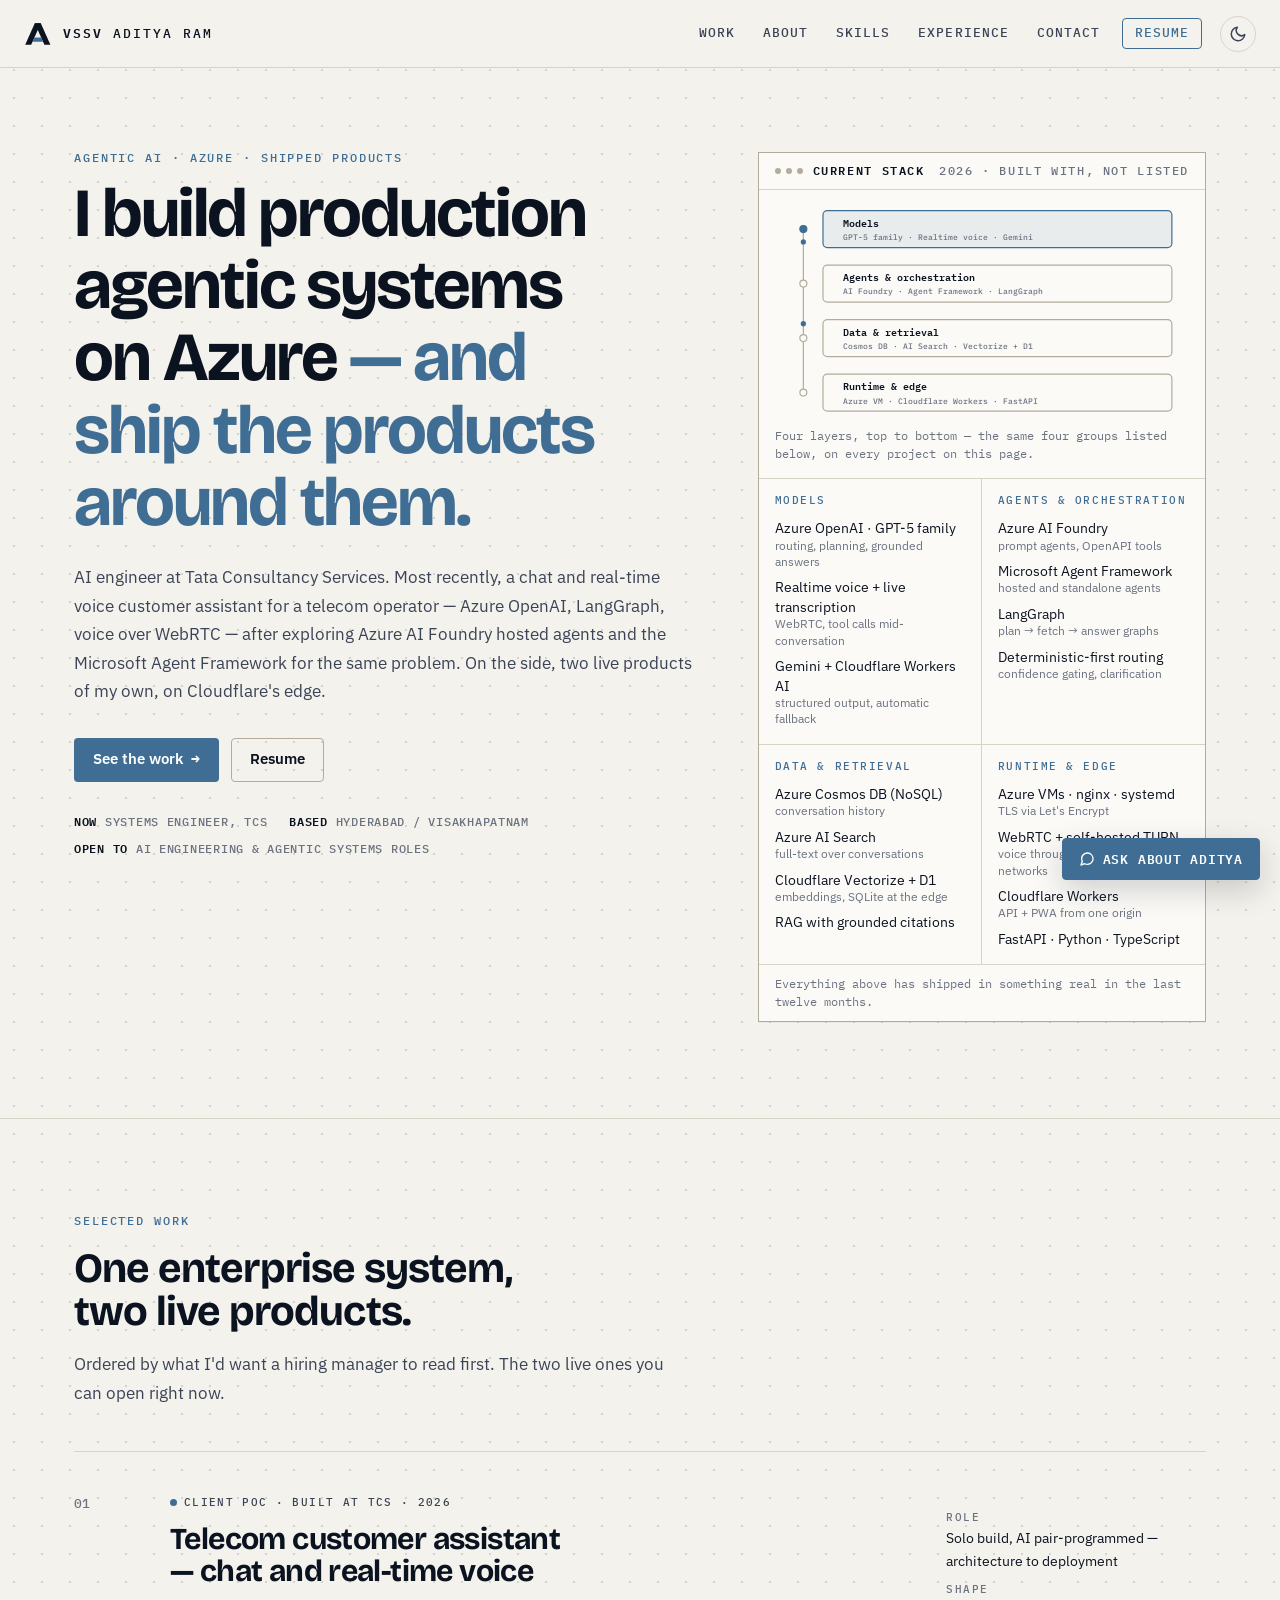
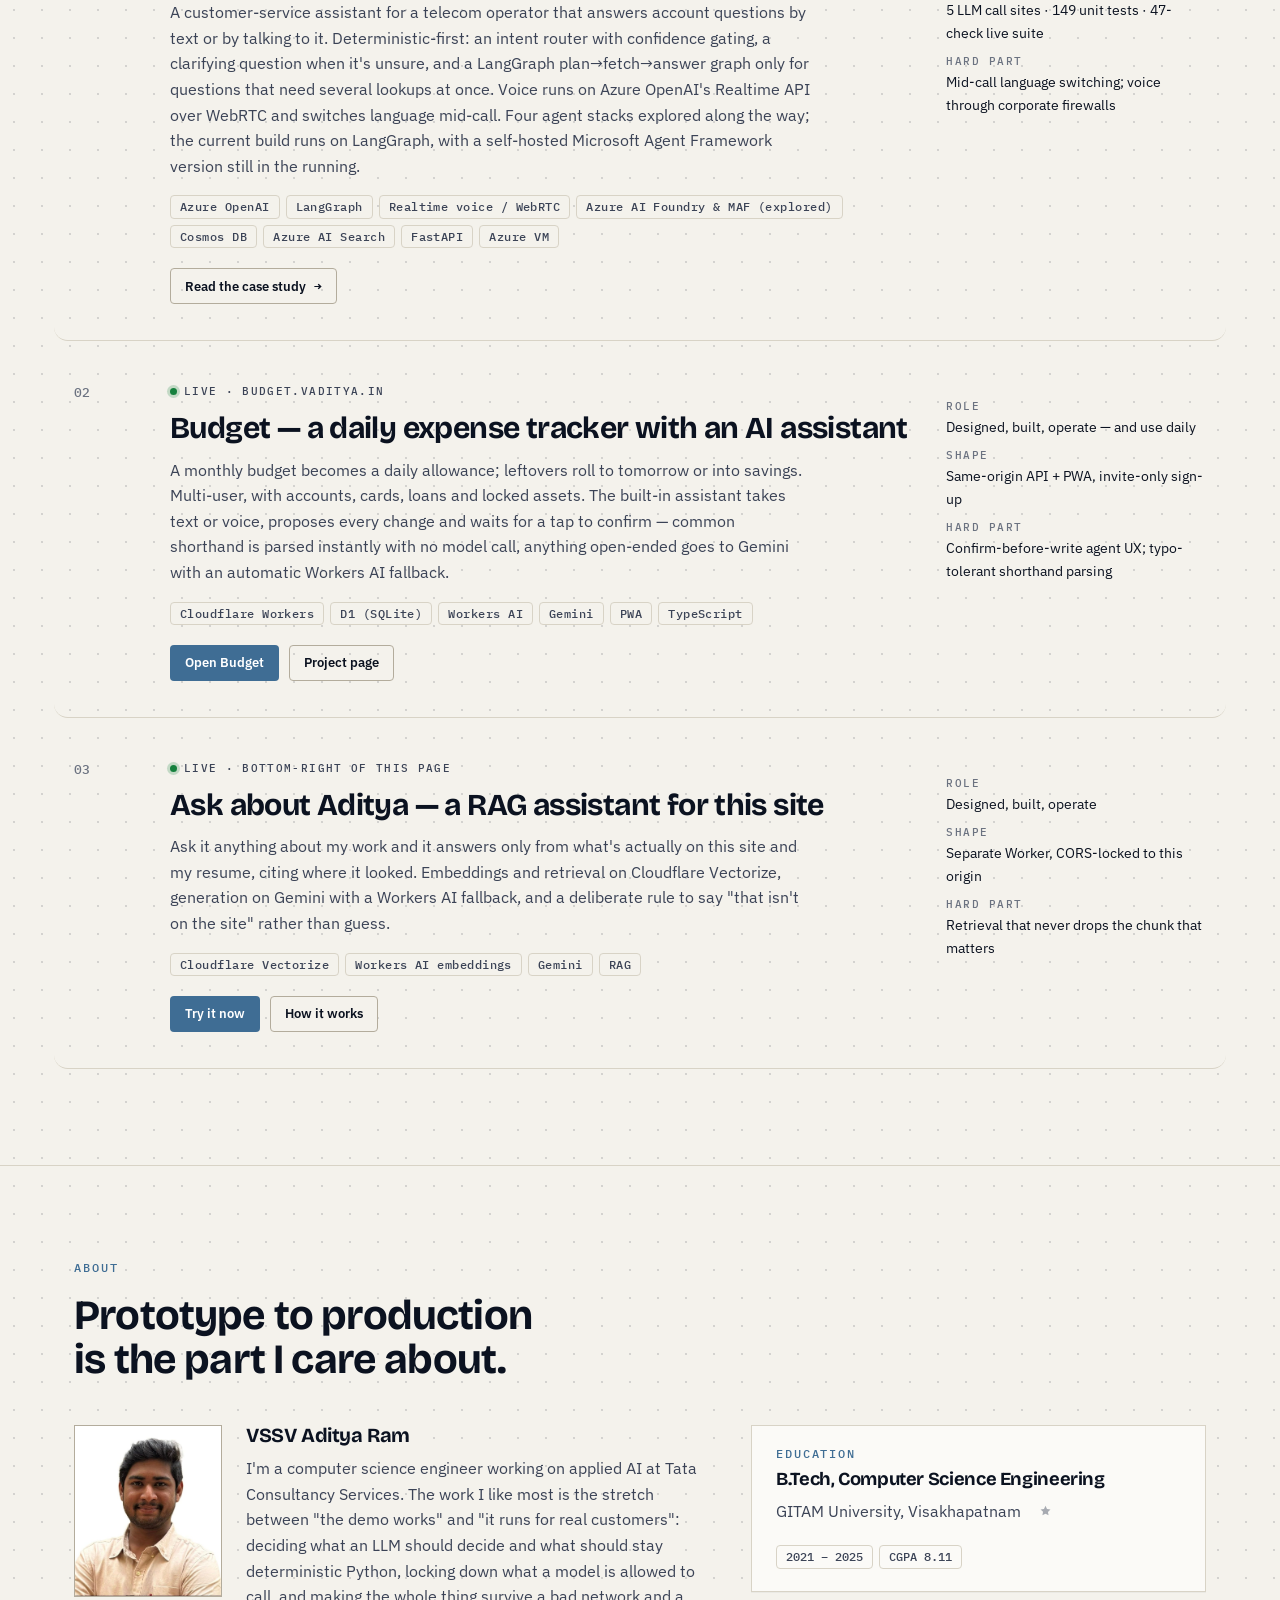
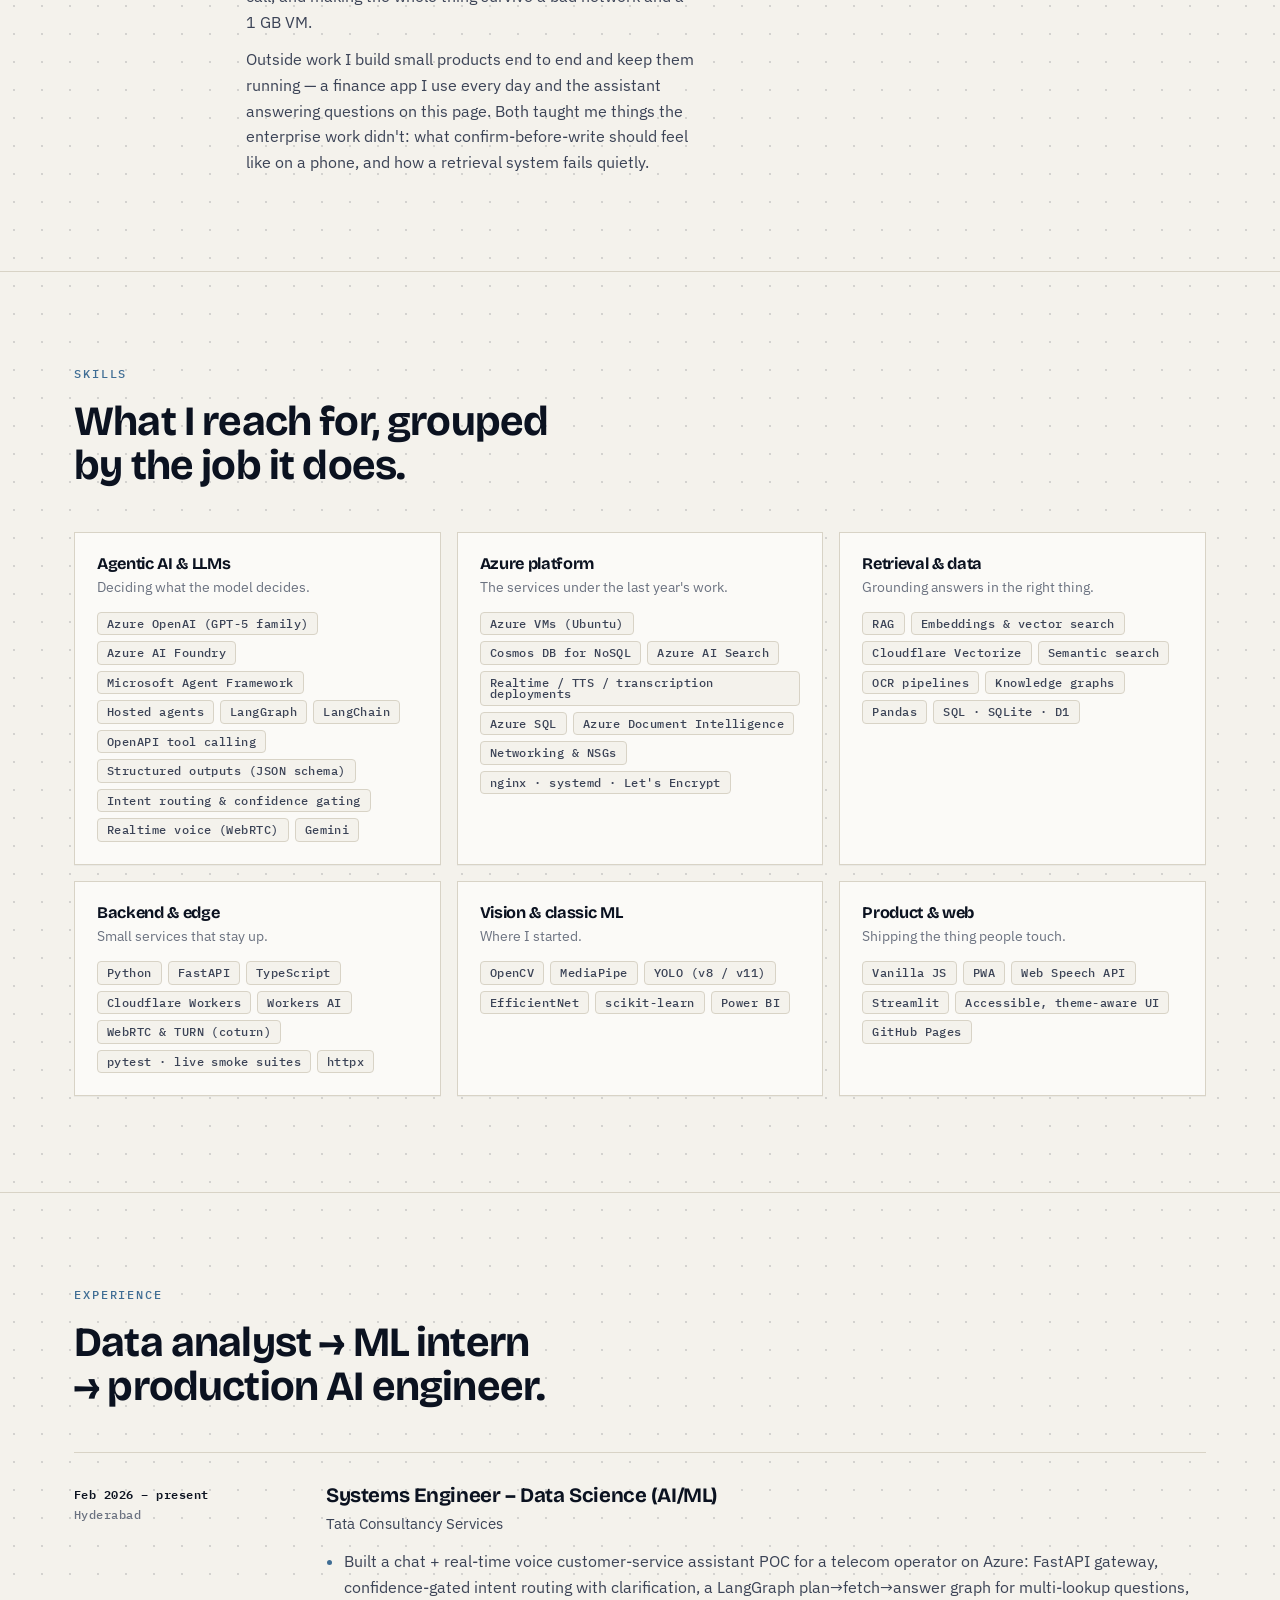
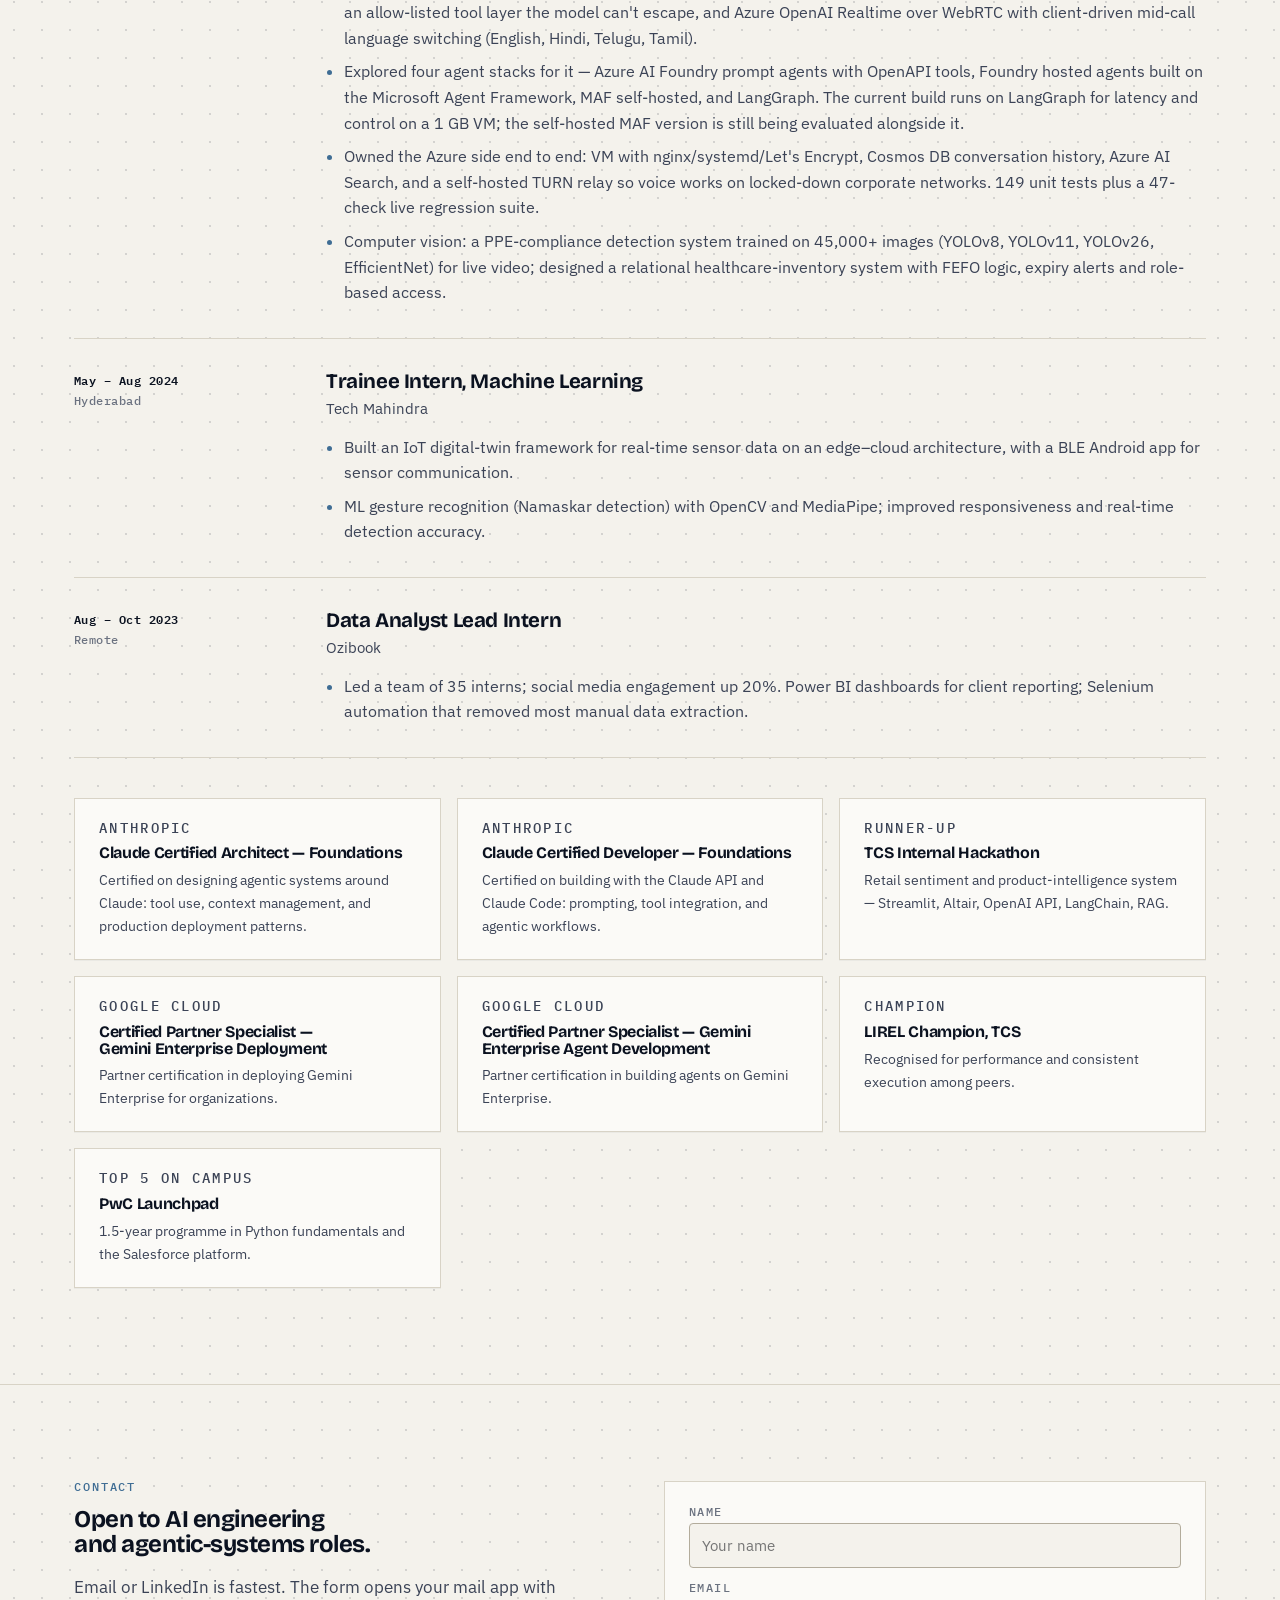
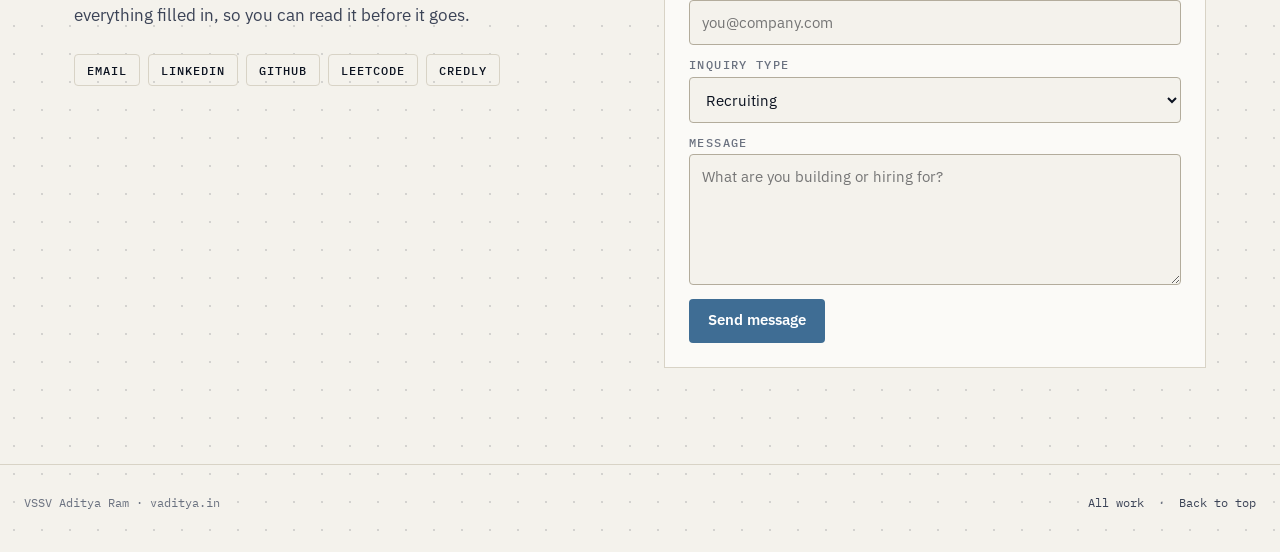
==== index.html @ baf8dee6 "Use dot rays instead of line rays for the sun icon The line-stroke rays read as small stripes at but" ====
<!DOCTYPE html>
<html lang="en">
<head>
  <meta charset="UTF-8">
  <meta name="viewport" content="width=device-width, initial-scale=1.0">
  <meta name="description" content="VSSV Aditya Ram - AI engineer building production agentic systems on Azure (Azure OpenAI, AI Foundry, Microsoft Agent Framework, LangGraph) and shipping real products.">
  <title>VSSV Aditya Ram</title>
  <link rel="icon" type="image/png" href="assets/favicon-light.png" data-favicon-link>
  <link rel="apple-touch-icon" href="assets/apple-touch-icon.png">
  <script>
    // Runs before first paint so there's no flash of the wrong theme.
    // No stored choice follows the OS/browser preference.
    (function () {
      let pref = null;
      try { pref = localStorage.getItem("portfolio-theme"); } catch (_) {}
      const dark = pref === "dark" || (pref !== "light" && matchMedia("(prefers-color-scheme: dark)").matches);
      document.documentElement.dataset.theme = dark ? "dark" : "light";
    })();
  </script>
  <link rel="preconnect" href="https://fonts.googleapis.com">
  <link rel="preconnect" href="https://fonts.gstatic.com" crossorigin>
  <link href="https://fonts.googleapis.com/css2?family=Bricolage+Grotesque:opsz,wght@12..96,500..800&family=IBM+Plex+Sans:wght@400;500;600;700&family=IBM+Plex+Mono:wght@400;500;600&display=swap" rel="stylesheet">
  <link rel="stylesheet" href="style.css">
  <link rel="stylesheet" href="secret-entry.css">
</head>
<body>
  <header class="site-header" data-header>
    <a class="brand" href="index.html" aria-label="VSSV Aditya Ram home">
      <span class="brand-mark" aria-hidden="true">
        <svg viewBox="22 12 46 40" focusable="false"><polygon points="40,14 50,14 34,50 24,50"/><polygon points="40,14 50,14 66,50 56,50"/><polygon class="signal" points="39.3,38 50.7,38 53.8,45 36.2,45"/></svg>
      </span>
      <span class="brand-name"><b>VSSV</b> Aditya Ram</span>
    </a>
    <nav class="site-nav" id="site-nav" data-nav>
      <a href="#work">Work</a>
      <a href="#about">About</a>
      <a href="#skills">Skills</a>
      <a href="#experience">Experience</a>
      <a href="#contact">Contact</a>
      <a class="nav-resume" href="assets/Resume.pdf" download>Resume</a>
    </nav>
    <button class="theme-toggle" type="button" title="Switch to dark mode" aria-label="Switch to dark mode" aria-pressed="true" data-theme-toggle>
      <svg class="theme-icon theme-icon-sun" viewBox="0 0 24 24" fill="none" stroke="currentColor" stroke-width="2" aria-hidden="true"><circle cx="12" cy="12" r="4"/><circle cx="12" cy="3" r="1" fill="currentColor" stroke="none"/><circle cx="12" cy="21" r="1" fill="currentColor" stroke="none"/><circle cx="3" cy="12" r="1" fill="currentColor" stroke="none"/><circle cx="21" cy="12" r="1" fill="currentColor" stroke="none"/><circle cx="5.6" cy="5.6" r="1" fill="currentColor" stroke="none"/><circle cx="18.4" cy="18.4" r="1" fill="currentColor" stroke="none"/><circle cx="5.6" cy="18.4" r="1" fill="currentColor" stroke="none"/><circle cx="18.4" cy="5.6" r="1" fill="currentColor" stroke="none"/></svg>
      <svg class="theme-icon theme-icon-moon" viewBox="0 0 24 24" fill="none" stroke="currentColor" stroke-width="2" stroke-linecap="round" stroke-linejoin="round" aria-hidden="true"><path d="M21 12.8A9 9 0 1 1 11.2 3a7 7 0 0 0 9.8 9.8z"/></svg>
    </button>
    <button class="nav-toggle" type="button" aria-label="Toggle navigation" aria-expanded="false" aria-controls="site-nav" data-nav-toggle>
      <span></span><span></span><span></span>
    </button>
  </header>

  <main>
    <section class="hero" id="home">
      <div class="wrap hero-grid">
        <div class="reveal">
          <p class="eyebrow">Agentic AI &middot; Azure &middot; shipped products</p>
          <h1>I build production agentic systems on Azure <em>&mdash; and ship the products around them.</em></h1>
          <p class="lede">AI engineer at Tata Consultancy Services. Most recently, a chat and real-time voice customer assistant for a telecom operator &mdash; Azure OpenAI, LangGraph, voice over WebRTC &mdash; after exploring Azure AI Foundry hosted agents and the Microsoft Agent Framework for the same problem. On the side, two live products of my own, on Cloudflare's edge.</p>
          <div class="hero-actions">
            <a class="btn btn-primary" href="#work">See the work <span class="arrow">&rarr;</span></a>
            <a class="btn btn-secondary" href="assets/Resume.pdf" download>Resume</a>
          </div>
          <div class="hero-now" aria-label="Currently">
            <span><b>Now</b> Systems Engineer, TCS</span>
            <span><b>Based</b> Hyderabad / Visakhapatnam</span>
            <span><b>Open to</b> AI engineering &amp; agentic systems roles</span>
          </div>
        </div>

        <aside class="board reveal" aria-label="Current technology stack">
          <div class="board-head">
            <span class="board-dots" aria-hidden="true"><i></i><i></i><i></i></span>
            <b>Current stack</b><span>2026 &middot; built with, not listed</span>
          </div>

          <figure class="flow-diagram diagram" aria-label="Diagram: the stack as four layers, models at top, runtime and edge at bottom, connected top to bottom">
            <svg viewBox="0 0 380 198" role="img">
              <title>The stack, as four layers</title>
              <desc>Four layers stacked top to bottom: models, agents and orchestration, data and retrieval, and runtime and edge &mdash; the same four groups listed below, connected by one rail.</desc>
              <style>
                .fd-box { fill: var(--panel); stroke: var(--rule-strong); stroke-width: 1.1; }
                .fd-box.hot { fill: var(--signal-soft); stroke: var(--signal); }
                .fd-lbl { font: 600 9px var(--font-mono); fill: var(--ink); }
                .fd-sub { font: 500 7.5px var(--font-mono); fill: var(--ink-3); }
                .fd-ln { fill: none; stroke: var(--rule-strong); stroke-width: 1.1; stroke-dasharray: 1; stroke-dashoffset: 1; transition: stroke-dashoffset 1100ms ease; }
                .flow-diagram.is-drawn .fd-ln { stroke-dashoffset: 0; }
                .fd-node { fill: var(--panel); stroke: var(--rule-strong); stroke-width: 1.1; }
                .fd-node.hot { fill: var(--signal); stroke: var(--signal); }
                .fd-pulse { fill: var(--signal); }
              </style>

              <path class="fd-ln" pathLength="1" d="M26,23 V173"/>

              <circle class="fd-node hot" cx="26" cy="23" r="3.2"/>
              <circle class="fd-node" cx="26" cy="73" r="3.2"/>
              <circle class="fd-node" cx="26" cy="123" r="3.2"/>
              <circle class="fd-node" cx="26" cy="173" r="3.2"/>

              <rect class="fd-box hot" x="44" y="6" width="320" height="34" rx="4"/>
              <text class="fd-lbl" x="62" y="21">Models</text>
              <text class="fd-sub" x="62" y="33">GPT-5 family &middot; Realtime voice &middot; Gemini</text>

              <rect class="fd-box" x="44" y="56" width="320" height="34" rx="4"/>
              <text class="fd-lbl" x="62" y="71">Agents &amp; orchestration</text>
              <text class="fd-sub" x="62" y="83">AI Foundry &middot; Agent Framework &middot; LangGraph</text>

              <rect class="fd-box" x="44" y="106" width="320" height="34" rx="4"/>
              <text class="fd-lbl" x="62" y="121">Data &amp; retrieval</text>
              <text class="fd-sub" x="62" y="133">Cosmos DB &middot; AI Search &middot; Vectorize + D1</text>

              <rect class="fd-box" x="44" y="156" width="320" height="34" rx="4"/>
              <text class="fd-lbl" x="62" y="171">Runtime &amp; edge</text>
              <text class="fd-sub" x="62" y="183">Azure VM &middot; Cloudflare Workers &middot; FastAPI</text>

              <circle class="fd-pulse" r="2.4">
                <animateMotion dur="3.6s" repeatCount="indefinite" calcMode="linear" path="M26,23 V173"/>
              </circle>
              <circle class="fd-pulse" r="2.4">
                <animateMotion dur="3.6s" begin="1.8s" repeatCount="indefinite" calcMode="linear" path="M26,23 V173"/>
              </circle>
            </svg>
            <figcaption>Four layers, top to bottom &mdash; the same four groups listed below, on every project on this page.</figcaption>
          </figure>

          <div class="board-body">
            <div class="board-group">
              <h3>Models</h3>
              <ul>
                <li>Azure OpenAI &middot; GPT-5 family<small>routing, planning, grounded answers</small></li>
                <li>Realtime voice + live transcription<small>WebRTC, tool calls mid-conversation</small></li>
                <li>Gemini + Cloudflare Workers AI<small>structured output, automatic fallback</small></li>
              </ul>
            </div>
            <div class="board-group">
              <h3>Agents &amp; orchestration</h3>
              <ul>
                <li>Azure AI Foundry<small>prompt agents, OpenAPI tools</small></li>
                <li>Microsoft Agent Framework<small>hosted and standalone agents</small></li>
                <li>LangGraph<small>plan &rarr; fetch &rarr; answer graphs</small></li>
                <li>Deterministic-first routing<small>confidence gating, clarification</small></li>
              </ul>
            </div>
            <div class="board-group">
              <h3>Data &amp; retrieval</h3>
              <ul>
                <li>Azure Cosmos DB (NoSQL)<small>conversation history</small></li>
                <li>Azure AI Search<small>full-text over conversations</small></li>
                <li>Cloudflare Vectorize + D1<small>embeddings, SQLite at the edge</small></li>
                <li>RAG with grounded citations</li>
              </ul>
            </div>
            <div class="board-group">
              <h3>Runtime &amp; edge</h3>
              <ul>
                <li>Azure VMs &middot; nginx &middot; systemd<small>TLS via Let's Encrypt</small></li>
                <li>WebRTC + self-hosted TURN<small>voice through locked-down networks</small></li>
                <li>Cloudflare Workers<small>API + PWA from one origin</small></li>
                <li>FastAPI &middot; Python &middot; TypeScript</li>
              </ul>
            </div>
          </div>
          <div class="board-foot">Everything above has shipped in something real in the last twelve months.</div>
        </aside>
      </div>
    </section>

    <section class="sec" id="work">
      <div class="wrap">
        <div class="sec-head reveal">
          <p class="eyebrow">Selected work</p>
          <h2>One enterprise system, two live products.</h2>
          <p class="lede">Ordered by what I'd want a hiring manager to read first. The two live ones you can open right now.</p>
        </div>

        <div class="work-list">
          <article class="work-row reveal" data-card-link="project-telecom-assistant.html" tabindex="0" aria-label="Open the telecom assistant case study">
            <div class="work-idx">01</div>
            <div>
              <span class="status client">Client POC &middot; built at TCS &middot; 2026</span>
              <h3 class="work-title">Telecom customer assistant &mdash; chat and real-time voice</h3>
              <p class="work-summary">A customer-service assistant for a telecom operator that answers account questions by text or by talking to it. Deterministic-first: an intent router with confidence gating, a clarifying question when it's unsure, and a LangGraph plan&rarr;fetch&rarr;answer graph only for questions that need several lookups at once. Voice runs on Azure OpenAI's Realtime API over WebRTC and switches language mid-call. Four agent stacks explored along the way; the current build runs on LangGraph, with a self-hosted Microsoft Agent Framework version still in the running.</p>
              <div class="work-tags">
                <span class="tag">Azure OpenAI</span><span class="tag">LangGraph</span><span class="tag">Realtime voice / WebRTC</span><span class="tag">Azure AI Foundry &amp; MAF (explored)</span><span class="tag">Cosmos DB</span><span class="tag">Azure AI Search</span><span class="tag">FastAPI</span><span class="tag">Azure VM</span>
              </div>
              <div class="work-cta">
                <a class="btn btn-secondary btn-sm" href="project-telecom-assistant.html">Read the case study <span class="arrow">&rarr;</span></a>
              </div>
            </div>
            <dl class="work-spec">
              <div><dt>Role</dt><dd>Solo build, AI pair-programmed &mdash; architecture to deployment</dd></div>
              <div><dt>Shape</dt><dd>5 LLM call sites &middot; 149 unit tests &middot; 47-check live suite</dd></div>
              <div><dt>Hard part</dt><dd>Mid-call language switching; voice through corporate firewalls</dd></div>
            </dl>
          </article>

          <article class="work-row reveal" data-card-link="live-project-budget.html" tabindex="0" aria-label="Open the Budget project page">
            <div class="work-idx">02</div>
            <div>
              <span class="status live">Live &middot; budget.vaditya.in</span>
              <h3 class="work-title">Budget &mdash; a daily expense tracker with an AI assistant</h3>
              <p class="work-summary">A monthly budget becomes a daily allowance; leftovers roll to tomorrow or into savings. Multi-user, with accounts, cards, loans and locked assets. The built-in assistant takes text or voice, proposes every change and waits for a tap to confirm &mdash; common shorthand is parsed instantly with no model call, anything open-ended goes to Gemini with an automatic Workers AI fallback.</p>
              <div class="work-tags">
                <span class="tag">Cloudflare Workers</span><span class="tag">D1 (SQLite)</span><span class="tag">Workers AI</span><span class="tag">Gemini</span><span class="tag">PWA</span><span class="tag">TypeScript</span>
              </div>
              <div class="work-cta">
                <a class="btn btn-primary btn-sm" href="https://budget.vaditya.in/" target="_blank" rel="noopener noreferrer">Open Budget</a>
                <a class="btn btn-secondary btn-sm" href="live-project-budget.html">Project page</a>
              </div>
            </div>
            <dl class="work-spec">
              <div><dt>Role</dt><dd>Designed, built, operate &mdash; and use daily</dd></div>
              <div><dt>Shape</dt><dd>Same-origin API + PWA, invite-only sign-up</dd></div>
              <div><dt>Hard part</dt><dd>Confirm-before-write agent UX; typo-tolerant shorthand parsing</dd></div>
            </dl>
          </article>

          <article class="work-row reveal" data-card-link="projects.html#ask-aditya" tabindex="0" aria-label="Open the Ask-about-Aditya project entry">
            <div class="work-idx">03</div>
            <div>
              <span class="status live">Live &middot; bottom-right of this page</span>
              <h3 class="work-title">Ask about Aditya &mdash; a RAG assistant for this site</h3>
              <p class="work-summary">Ask it anything about my work and it answers only from what's actually on this site and my resume, citing where it looked. Embeddings and retrieval on Cloudflare Vectorize, generation on Gemini with a Workers AI fallback, and a deliberate rule to say "that isn't on the site" rather than guess.</p>
              <div class="work-tags">
                <span class="tag">Cloudflare Vectorize</span><span class="tag">Workers AI embeddings</span><span class="tag">Gemini</span><span class="tag">RAG</span>
              </div>
              <div class="work-cta">
                <button class="btn btn-primary btn-sm" type="button" data-open-ask>Try it now</button>
                <a class="btn btn-secondary btn-sm" href="projects.html#ask-aditya">How it works</a>
              </div>
            </div>
            <dl class="work-spec">
              <div><dt>Role</dt><dd>Designed, built, operate</dd></div>
              <div><dt>Shape</dt><dd>Separate Worker, CORS-locked to this origin</dd></div>
              <div><dt>Hard part</dt><dd>Retrieval that never drops the chunk that matters</dd></div>
            </dl>
          </article>
        </div>
      </div>
    </section>

    <section class="sec" id="about">
      <div class="wrap">
        <div class="sec-head reveal">
          <p class="eyebrow">About</p>
          <h2>Prototype to production is the part I care about.</h2>
        </div>
        <div class="about-grid">
          <div class="about-card reveal">
            <img src="assets/profile.jpg" alt="VSSV Aditya Ram" class="profile-photo">
            <div>
              <h3>VSSV Aditya Ram</h3>
              <p>I'm a computer science engineer working on applied AI at Tata Consultancy Services. The work I like most is the stretch between "the demo works" and "it runs for real customers": deciding what an LLM should decide and what should stay deterministic Python, locking down what a model is allowed to call, and making the whole thing survive a bad network and a 1&nbsp;GB VM.</p>
              <p>Outside work I build small products end to end and keep them running &mdash; a finance app I use every day and the assistant answering questions on this page. Both taught me things the enterprise work didn't: what confirm-before-write should feel like on a phone, and how a retrieval system fails quietly.</p>
            </div>
          </div>
          <article class="card education-card reveal">
            <p class="eyebrow">Education</p>
            <h3>B.Tech, Computer Science Engineering</h3>
            <div class="education-university">
              <p>GITAM University, Visakhapatnam</p>
              <button
                class="memory-star-trigger"
                type="button"
                aria-label="Hidden control: hold for two seconds or activate four times"
                aria-haspopup="dialog"
                aria-controls="memory-invitation"
                aria-expanded="false"
                data-memory-trigger
                hidden
              >
                <svg class="memory-star-icon" viewBox="0 0 24 24" focusable="false" aria-hidden="true">
                  <path d="m12 2.9 2.42 5.04 5.55.77-4.03 3.89.99 5.52L12 15.49l-4.93 2.63.99-5.52-4.03-3.89 5.55-.77L12 2.9Z"/>
                </svg>
                <svg class="memory-heart-icon" viewBox="0 0 24 24" focusable="false" aria-hidden="true">
                  <path d="M12 20.35 10.55 19.03C5.4 14.36 2 11.27 2 7.5 2 4.42 4.42 2 7.5 2c1.74 0 3.41.81 4.5 2.09A6.02 6.02 0 0 1 16.5 2C19.58 2 22 4.42 22 7.5c0 3.77-3.4 6.86-8.55 11.54L12 20.35Z"/>
                </svg>
              </button>
            </div>
            <div class="education-meta">
              <span>2021 &ndash; 2025</span>
              <span>CGPA 8.11</span>
            </div>
          </article>
        </div>
      </div>
    </section>

    <section class="sec" id="skills">
      <div class="wrap">
        <div class="sec-head reveal">
          <p class="eyebrow">Skills</p>
          <h2>What I reach for, grouped by the job it does.</h2>
        </div>
        <div class="skill-grid">
          <article class="skill reveal">
            <h3>Agentic AI &amp; LLMs</h3>
            <p>Deciding what the model decides.</p>
            <div class="tag-row">
              <span class="tag">Azure OpenAI (GPT-5 family)</span><span class="tag">Azure AI Foundry</span><span class="tag">Microsoft Agent Framework</span><span class="tag">Hosted agents</span><span class="tag">LangGraph</span><span class="tag">LangChain</span><span class="tag">OpenAPI tool calling</span><span class="tag">Structured outputs (JSON schema)</span><span class="tag">Intent routing &amp; confidence gating</span><span class="tag">Realtime voice (WebRTC)</span><span class="tag">Gemini</span>
            </div>
          </article>
          <article class="skill reveal">
            <h3>Azure platform</h3>
            <p>The services under the last year's work.</p>
            <div class="tag-row">
              <span class="tag">Azure VMs (Ubuntu)</span><span class="tag">Cosmos DB for NoSQL</span><span class="tag">Azure AI Search</span><span class="tag">Realtime / TTS / transcription deployments</span><span class="tag">Azure SQL</span><span class="tag">Azure Document Intelligence</span><span class="tag">Networking &amp; NSGs</span><span class="tag">nginx &middot; systemd &middot; Let's Encrypt</span>
            </div>
          </article>
          <article class="skill reveal">
            <h3>Retrieval &amp; data</h3>
            <p>Grounding answers in the right thing.</p>
            <div class="tag-row">
              <span class="tag">RAG</span><span class="tag">Embeddings &amp; vector search</span><span class="tag">Cloudflare Vectorize</span><span class="tag">Semantic search</span><span class="tag">OCR pipelines</span><span class="tag">Knowledge graphs</span><span class="tag">Pandas</span><span class="tag">SQL &middot; SQLite &middot; D1</span>
            </div>
          </article>
          <article class="skill reveal">
            <h3>Backend &amp; edge</h3>
            <p>Small services that stay up.</p>
            <div class="tag-row">
              <span class="tag">Python</span><span class="tag">FastAPI</span><span class="tag">TypeScript</span><span class="tag">Cloudflare Workers</span><span class="tag">Workers AI</span><span class="tag">WebRTC &amp; TURN (coturn)</span><span class="tag">pytest &middot; live smoke suites</span><span class="tag">httpx</span>
            </div>
          </article>
          <article class="skill reveal">
            <h3>Vision &amp; classic ML</h3>
            <p>Where I started.</p>
            <div class="tag-row">
              <span class="tag">OpenCV</span><span class="tag">MediaPipe</span><span class="tag">YOLO (v8 / v11)</span><span class="tag">EfficientNet</span><span class="tag">scikit-learn</span><span class="tag">Power BI</span>
            </div>
          </article>
          <article class="skill reveal">
            <h3>Product &amp; web</h3>
            <p>Shipping the thing people touch.</p>
            <div class="tag-row">
              <span class="tag">Vanilla JS</span><span class="tag">PWA</span><span class="tag">Web Speech API</span><span class="tag">Streamlit</span><span class="tag">Accessible, theme-aware UI</span><span class="tag">GitHub Pages</span>
            </div>
          </article>
        </div>
      </div>
    </section>

    <section class="sec" id="experience">
      <div class="wrap">
        <div class="sec-head reveal">
          <p class="eyebrow">Experience</p>
          <h2>Data analyst &rarr; ML intern &rarr; production AI engineer.</h2>
        </div>
        <div class="timeline">
          <article class="job reveal">
            <div class="job-when"><b>Feb 2026 &ndash; present</b>Hyderabad</div>
            <div>
              <h3>Systems Engineer &ndash; Data Science (AI/ML)</h3>
              <p class="org">Tata Consultancy Services</p>
              <ul>
                <li>Built a chat + real-time voice customer-service assistant POC for a telecom operator on Azure: FastAPI gateway, confidence-gated intent routing with clarification, a LangGraph plan&rarr;fetch&rarr;answer graph for multi-lookup questions, an allow-listed tool layer the model can't escape, and Azure OpenAI Realtime over WebRTC with client-driven mid-call language switching (English, Hindi, Telugu, Tamil).</li>
                <li>Explored four agent stacks for it &mdash; Azure AI Foundry prompt agents with OpenAPI tools, Foundry hosted agents built on the Microsoft Agent Framework, MAF self-hosted, and LangGraph. The current build runs on LangGraph for latency and control on a 1&nbsp;GB VM; the self-hosted MAF version is still being evaluated alongside it.</li>
                <li>Owned the Azure side end to end: VM with nginx/systemd/Let's Encrypt, Cosmos DB conversation history, Azure AI Search, and a self-hosted TURN relay so voice works on locked-down corporate networks. 149 unit tests plus a 47-check live regression suite.</li>
                <li>Computer vision: a PPE-compliance detection system trained on 45,000+ images (YOLOv8, YOLOv11, YOLOv26, EfficientNet) for live video; designed a relational healthcare-inventory system with FEFO logic, expiry alerts and role-based access.</li>
              </ul>
            </div>
          </article>
          <article class="job reveal">
            <div class="job-when"><b>May &ndash; Aug 2024</b>Hyderabad</div>
            <div>
              <h3>Trainee Intern, Machine Learning</h3>
              <p class="org">Tech Mahindra</p>
              <ul>
                <li>Built an IoT digital-twin framework for real-time sensor data on an edge&ndash;cloud architecture, with a BLE Android app for sensor communication.</li>
                <li>ML gesture recognition (Namaskar detection) with OpenCV and MediaPipe; improved responsiveness and real-time detection accuracy.</li>
              </ul>
            </div>
          </article>
          <article class="job reveal">
            <div class="job-when"><b>Aug &ndash; Oct 2023</b>Remote</div>
            <div>
              <h3>Data Analyst Lead Intern</h3>
              <p class="org">Ozibook</p>
              <ul>
                <li>Led a team of 35 interns; social media engagement up 20%. Power BI dashboards for client reporting; Selenium automation that removed most manual data extraction.</li>
              </ul>
            </div>
          </article>
        </div>

        <div class="recognition">
          <article class="card reveal">
            <p class="eyebrow">Anthropic</p>
            <h3>Claude Certified Architect &mdash; Foundations</h3>
            <p>Certified on designing agentic systems around Claude: tool use, context management, and production deployment patterns.</p>
          </article>
          <article class="card reveal">
            <p class="eyebrow">Anthropic</p>
            <h3>Claude Certified Developer &mdash; Foundations</h3>
            <p>Certified on building with the Claude API and Claude Code: prompting, tool integration, and agentic workflows.</p>
          </article>
          <article class="card reveal">
            <p class="eyebrow">Runner-up</p>
            <h3>TCS Internal Hackathon</h3>
            <p>Retail sentiment and product-intelligence system &mdash; Streamlit, Altair, OpenAI API, LangChain, RAG.</p>
          </article>
          <article class="card reveal">
            <p class="eyebrow">Google Cloud</p>
            <h3>Certified Partner Specialist &mdash; Gemini Enterprise Deployment</h3>
            <p>Partner certification in deploying Gemini Enterprise for organizations.</p>
          </article>
          <article class="card reveal">
            <p class="eyebrow">Google Cloud</p>
            <h3>Certified Partner Specialist &mdash; Gemini Enterprise Agent Development</h3>
            <p>Partner certification in building agents on Gemini Enterprise.</p>
          </article>
          <article class="card reveal">
            <p class="eyebrow">Champion</p>
            <h3>LIREL Champion, TCS</h3>
            <p>Recognised for performance and consistent execution among peers.</p>
          </article>
          <article class="card reveal">
            <p class="eyebrow">Top 5 on campus</p>
            <h3>PwC Launchpad</h3>
            <p>1.5-year programme in Python fundamentals and the Salesforce platform.</p>
          </article>
        </div>
      </div>
    </section>

    <section class="sec" id="contact">
      <div class="wrap contact-grid">
        <div class="reveal">
          <p class="eyebrow">Contact</p>
          <h2>Open to AI engineering and agentic-systems roles.</h2>
          <p class="lede mt-sm">Email or LinkedIn is fastest. The form opens your mail app with everything filled in, so you can read it before it goes.</p>
          <div class="social-row">
            <a href="mailto:vssv.aditya@gmail.com">Email</a>
            <a href="https://www.linkedin.com/in/vssv-aditya-ram-16721a14b/" target="_blank" rel="noopener noreferrer">LinkedIn</a>
            <a href="https://github.com/v-adityaram" target="_blank" rel="noopener noreferrer">GitHub</a>
            <a href="https://leetcode.com/u/vaditya/" target="_blank" rel="noopener noreferrer">LeetCode</a>
            <a href="https://www.credly.com/users/v-s-s-v-aditya-ram" target="_blank" rel="noopener noreferrer">Credly</a>
          </div>
        </div>
        <form class="contact-form reveal" data-contact-form>
          <label>Name<input type="text" name="name" placeholder="Your name" required></label>
          <label>Email<input type="email" name="email" placeholder="you@company.com" required></label>
          <label>Inquiry type
            <select name="inquiry">
              <option>Recruiting</option>
              <option>Project Collaboration</option>
              <option>Research</option>
              <option>Other</option>
            </select>
          </label>
          <label>Message<textarea name="message" rows="5" placeholder="What are you building or hiring for?" required></textarea></label>
          <button class="btn btn-primary" type="submit">Send message</button>
        </form>
      </div>
    </section>
  </main>

  <footer class="site-footer">
    <span>VSSV Aditya Ram &middot; vaditya.in</span>
    <span><a href="projects.html">All work</a> &nbsp;&middot;&nbsp; <a href="#home">Back to top</a></span>
  </footer>

  <dialog
    class="memory-dialog"
    id="memory-invitation"
    aria-labelledby="memory-invitation-title"
    aria-describedby="memory-invitation-copy"
    data-memory-dialog
  >
    <section class="memory-invitation-panel" data-memory-panel>
      <div class="memory-panel-glow" aria-hidden="true"></div>
      <button class="memory-dialog-close" type="button" aria-label="Close" data-memory-close autofocus>
        <svg viewBox="0 0 24 24" focusable="false" aria-hidden="true">
          <path d="M6 6l12 12M18 6 6 18"/>
        </svg>
      </button>
      <div class="memory-dialog-content">
        <svg class="memory-dialog-heart" viewBox="0 0 24 24" focusable="false" aria-hidden="true">
          <path d="m12 2.9 2.42 5.04 5.55.77-4.03 3.89.99 5.52L12 15.49l-4.93 2.63.99-5.52-4.03-3.89 5.55-.77L12 2.9Z"/>
        </svg>
        <p class="memory-dialog-kicker">Hidden</p>
        <h2 id="memory-invitation-title">A door with no sign.</h2>
        <p id="memory-invitation-copy">If it's yours, you already have the key.</p>
        <form class="memory-dialog-form" data-memory-form>
          <label class="sr-only" for="memory-key">Key</label>
          <input id="memory-key" name="key" type="password" placeholder="Key" maxlength="512" autocomplete="current-password" required>
          <button class="btn btn-primary memory-dialog-cta" type="submit">Open</button>
          <p class="memory-dialog-status" role="status" aria-live="polite" data-memory-status></p>
        </form>
      </div>
    </section>
  </dialog>

  <script src="script.js"></script>
  <script src="ask-widget.js" defer></script>
  <script src="secret-entry.js"></script>
</body>
</html>
---- style.css ----
/* ==========================================================================
   vaditya.in — "Blueprint" design system
   Light: ink on drafting paper, blue signal.  Dark: paper-ink on navy, brass signal
   (matches the brass monogram used for the dark header logo).
   secret-entry.css (the Fifty Moons easter egg) reads the legacy token names
   --text/--muted/--muted-2/--line/--panel-strong/--cyan/--violet; those are kept
   as aliases below so that file stays untouched.
   ========================================================================== */

:root {
  color-scheme: light;
  --paper: #f4f2ec;
  --paper-2: #ece9e0;
  --panel: #fbfaf7;
  --ink: #0b1220;
  --ink-2: #3b4356;
  --ink-3: #6b7280;
  --rule: #d8d3c6;
  --rule-strong: #b3ac9c;
  --signal: #3f6d94;
  --signal-ink: #ffffff;
  --signal-soft: rgba(63, 109, 148, 0.1);
  --good: #15803d;
  --grid: rgba(11, 18, 32, 0.14);
  --shadow: 0 1px 0 rgba(11, 18, 32, 0.04);
  --radius: 4px;
  --max: 1180px;
  --header-h: 68px;

  --font-display: "Bricolage Grotesque", "IBM Plex Sans", system-ui, sans-serif;
  --font-body: "IBM Plex Sans", system-ui, -apple-system, "Segoe UI", sans-serif;
  --font-mono: "IBM Plex Mono", ui-monospace, "SFMono-Regular", Menlo, monospace;

  /* legacy aliases used by secret-entry.css */
  --text: var(--ink);
  --muted: var(--ink-2);
  --muted-2: var(--ink-3);
  --line: var(--rule);
  --panel-strong: var(--panel);
  --cyan: var(--signal);
  --violet: #7c3aed;
}

[data-theme="dark"] {
  color-scheme: dark;
  --paper: #0b1220;
  --paper-2: #0f1929;
  --panel: #101b2f;
  --ink: #ece9e1;
  --ink-2: #b7bcc8;
  --ink-3: #8891a3;
  --rule: #23304a;
  --rule-strong: #3a4a68;
  --signal: #f0cf94;
  --signal-ink: #0b1220;
  --signal-soft: rgba(240, 207, 148, 0.12);
  --good: #4ade80;
  --grid: rgba(236, 233, 225, 0.1);
  --shadow: 0 1px 0 rgba(0, 0, 0, 0.3);
  --violet: #a78bfa;
}

/* ---------- base ---------- */

*,
*::before,
*::after { box-sizing: border-box; }

html { scroll-behavior: smooth; }

body {
  margin: 0;
  font: 400 16px/1.6 var(--font-body);
  color: var(--ink);
  background-color: var(--paper);
  background-image: radial-gradient(var(--grid) 1px, transparent 1.5px);
  background-size: 28px 28px;
  -webkit-font-smoothing: antialiased;
}

h1, h2, h3, h4 {
  margin: 0;
  font-family: var(--font-display);
  font-weight: 700;
  letter-spacing: -0.02em;
  line-height: 1.05;
  text-wrap: balance;
}

p { margin: 0; }
a { color: inherit; }
img { max-width: 100%; display: block; }
button { font: inherit; color: inherit; }

.wrap { max-width: var(--max); margin: 0 auto; padding: 0 24px; }

.sr-only {
  position: absolute; width: 1px; height: 1px; padding: 0; margin: -1px;
  overflow: hidden; clip: rect(0, 0, 0, 0); white-space: nowrap; border: 0;
}

:focus-visible { outline: 2px solid var(--signal); outline-offset: 3px; }

.mono { font-family: var(--font-mono); }

.eyebrow {
  margin: 0 0 14px;
  font: 500 0.74rem/1 var(--font-mono);
  letter-spacing: 0.16em;
  text-transform: uppercase;
  color: var(--signal);
}

.lede {
  max-width: 62ch;
  color: var(--ink-2);
  font-size: 1.08rem;
  line-height: 1.65;
}

.rule { height: 1px; background: var(--rule); border: 0; margin: 0; }

/* ---------- header ---------- */

.site-header {
  position: sticky;
  top: 0;
  z-index: 40;
  display: flex;
  align-items: center;
  gap: 18px;
  min-height: var(--header-h);
  padding: 0 24px;
  background: color-mix(in srgb, var(--paper) 88%, transparent);
  -webkit-backdrop-filter: blur(10px);
  backdrop-filter: blur(10px);
  border-bottom: 1px solid var(--rule);
  transition: border-color 0.2s ease;
}
.site-header.is-scrolled { border-bottom-color: var(--rule-strong); }

.brand { display: inline-flex; align-items: center; gap: 11px; text-decoration: none; margin-right: auto; color: var(--ink); }
.brand-mark { display: inline-flex; align-items: center; }
.brand-mark svg { display: block; height: 24px; width: auto; fill: currentColor; }
.brand-mark .signal { fill: var(--signal); }
.brand-name { font: 500 0.8rem/1 var(--font-mono); letter-spacing: 0.16em; text-transform: uppercase; white-space: nowrap; }
.brand-name b { font-weight: 600; }

.site-nav { display: flex; align-items: center; gap: 4px; }
.site-nav a {
  padding: 8px 12px;
  border-radius: var(--radius);
  font: 500 0.8rem/1 var(--font-mono);
  letter-spacing: 0.08em;
  text-transform: uppercase;
  text-decoration: none;
  color: var(--ink-2);
}
.site-nav a:hover,
.site-nav a:focus-visible { color: var(--ink); background: var(--signal-soft); }
.site-nav .nav-resume { color: var(--signal); border: 1px solid currentColor; margin-left: 6px; }

.theme-toggle {
  display: inline-flex;
  align-items: center;
  justify-content: center;
  flex-shrink: 0;
  width: 36px;
  height: 36px;
  border: 1px solid var(--rule);
  border-radius: 50%;
  background: transparent;
  cursor: pointer;
  color: var(--ink-2);
  transition: transform 0.15s ease, border-color 0.15s ease, color 0.15s ease, background 0.15s ease;
}
.theme-toggle:hover, .theme-toggle:focus-visible {
  border-color: var(--rule-strong);
  color: var(--ink);
  background: var(--panel);
  transform: rotate(15deg);
}
.theme-icon { width: 18px; height: 18px; }
.theme-icon-sun { display: none; }
[data-theme="dark"] .theme-icon-sun { display: block; }
[data-theme="dark"] .theme-icon-moon { display: none; }

.nav-toggle {
  display: none;
  width: 40px; height: 40px;
  padding: 0;
  border: 1px solid var(--rule);
  border-radius: var(--radius);
  background: transparent;
  cursor: pointer;
  flex-direction: column; align-items: center; justify-content: center; gap: 5px;
}
.nav-toggle span { display: block; width: 18px; height: 1.5px; background: var(--ink); }

/* ---------- buttons ---------- */

.btn {
  display: inline-flex;
  align-items: center;
  justify-content: center;
  gap: 8px;
  min-height: 44px;
  padding: 0 18px;
  border: 1px solid transparent;
  border-radius: var(--radius);
  font: 600 0.92rem/1 var(--font-body);
  text-decoration: none;
  cursor: pointer;
  transition: transform 0.15s ease, background 0.15s ease, border-color 0.15s ease;
}
.btn:hover { transform: translateY(-1px); }
.btn-primary { background: var(--signal); color: var(--signal-ink); }
.btn-secondary { background: transparent; color: var(--ink); border-color: var(--rule-strong); }
.btn-secondary:hover { border-color: var(--ink); }
.btn-sm { min-height: 36px; padding: 0 14px; font-size: 0.84rem; }
.btn .arrow { font-family: var(--font-mono); display: inline-block; transition: transform 0.15s ease; }
.btn:hover .arrow { transform: translateX(3px); }

/* ---------- sections ---------- */

.sec { padding: 96px 0; border-top: 1px solid var(--rule); }
.sec:first-of-type { border-top: 0; }
.sec-head { display: grid; gap: 6px; margin-bottom: 44px; max-width: 760px; }
.sec-head h2 { font-size: clamp(1.9rem, 3.6vw, 2.6rem); }
.sec-head .lede { margin-top: 10px; }

/* ---------- hero ---------- */

.hero { padding: 84px 0 96px; }
.hero-grid {
  display: grid;
  grid-template-columns: minmax(0, 7fr) minmax(0, 5fr);
  gap: 56px;
  align-items: start;
}
.hero h1 {
  font-size: clamp(2.5rem, 5.4vw, 4.3rem);
  font-weight: 700;
  letter-spacing: -0.03em;
  max-width: 14ch;
}
.hero h1 em { font-style: normal; color: var(--signal); }
.hero .lede { margin-top: 24px; }
.hero-actions { display: flex; flex-wrap: wrap; gap: 12px; margin-top: 32px; }
.hero-now {
  display: flex; flex-wrap: wrap; gap: 8px 22px; margin-top: 30px;
  font: 500 0.76rem/1.6 var(--font-mono); letter-spacing: 0.06em; text-transform: uppercase; color: var(--ink-3);
}
.hero-now b { color: var(--ink); font-weight: 600; }

/* the drafting board: current stack */
.board {
  border: 1px solid var(--rule-strong);
  background: var(--panel);
  box-shadow: var(--shadow);
}
.board-head {
  display: flex; align-items: center; gap: 10px;
  padding: 12px 16px;
  border-bottom: 1px solid var(--rule);
  font: 500 0.72rem/1 var(--font-mono); letter-spacing: 0.14em; text-transform: uppercase; color: var(--ink-3);
}
.board-head b { color: var(--ink); font-weight: 600; margin-right: auto; }
.board-dots { display: inline-flex; gap: 5px; }
.board-dots i { width: 6px; height: 6px; border-radius: 50%; background: var(--rule-strong); }

.flow-diagram { margin: 0; padding: 14px 16px 4px; border-bottom: 1px solid var(--rule); }
.flow-diagram svg { display: block; width: 100%; height: auto; }
.flow-diagram figcaption {
  margin: 8px 0 12px; font: 400 0.72rem/1.5 var(--font-mono); color: var(--ink-3);
}
.board-body { display: grid; grid-template-columns: 1fr 1fr; }
.board-group {
  padding: 16px; border-bottom: 1px solid var(--rule);
  opacity: 0; transform: translateY(8px); transition: opacity 480ms ease, transform 480ms ease;
}
.board.is-visible .board-group { opacity: 1; transform: none; }
.board-group:nth-child(1) { transition-delay: 460ms; }
.board-group:nth-child(2) { transition-delay: 540ms; }
.board-group:nth-child(3) { transition-delay: 620ms; }
.board-group:nth-child(4) { transition-delay: 700ms; }
.board-group:nth-child(odd) { border-right: 1px solid var(--rule); }
.board-group:nth-last-child(-n + 2) { border-bottom: 0; }
.board-group h3 {
  font: 500 0.7rem/1 var(--font-mono); letter-spacing: 0.14em; text-transform: uppercase;
  color: var(--signal); margin-bottom: 12px;
}
.board-group ul { list-style: none; margin: 0; padding: 0; display: grid; gap: 7px; }
.board-group li { font-size: 0.9rem; line-height: 1.35; color: var(--ink); }
.board-group li small { display: block; color: var(--ink-3); font-size: 0.76rem; }
.board-foot {
  padding: 10px 16px; border-top: 1px solid var(--rule);
  font: 400 0.74rem/1.5 var(--font-mono); color: var(--ink-3);
}

/* ---------- selected work ---------- */

.work-list { display: grid; border-top: 1px solid var(--rule); }
.work-row {
  display: grid;
  grid-template-columns: 64px minmax(0, 1fr) 260px;
  gap: 32px;
  margin: 0 -20px;
  padding: 36px 20px;
  border-radius: 14px;
  border-bottom: 1px solid var(--rule);
  text-decoration: none;
  color: inherit;
  cursor: pointer;
  transition: background 0.15s ease;
}
.work-row:hover { background: color-mix(in srgb, var(--panel) 70%, transparent); }
.work-row:hover .work-title { color: var(--signal); transform: translateX(3px); }
.work-row:hover .work-cta .arrow { transform: translateX(3px); }
.work-idx { font: 500 0.8rem/1.2 var(--font-mono); color: var(--ink-3); padding-top: 8px; }
.work-title { margin-top: 10px; font-size: clamp(1.5rem, 2.4vw, 1.9rem); display: inline-block; transition: color 0.15s ease, transform 0.15s ease; }

/* small spacing/size utilities used by page templates */
.h2-sm { font-size: 1.8rem; }
.mt-xs { margin-top: 6px; }
.mt-sm { margin-top: 16px; }
.mt-md { margin-top: 24px; }
.work-summary { margin-top: 12px; color: var(--ink-2); max-width: 64ch; }
.work-tags { display: flex; flex-wrap: wrap; gap: 6px; margin-top: 16px; }
.work-spec { display: grid; gap: 12px; align-content: start; padding-top: 8px; }
.work-spec div { display: grid; gap: 3px; }
.work-spec dt { font: 500 0.68rem/1 var(--font-mono); letter-spacing: 0.14em; text-transform: uppercase; color: var(--ink-3); }
.work-spec dd { margin: 0; font-size: 0.9rem; color: var(--ink); }
.work-cta { margin-top: 20px; display: flex; gap: 10px; flex-wrap: wrap; }

.status {
  display: inline-flex; align-items: center; gap: 7px;
  font: 500 0.7rem/1 var(--font-mono); letter-spacing: 0.12em; text-transform: uppercase; color: var(--ink-2);
}
.status::before { content: ""; width: 7px; height: 7px; border-radius: 50%; background: var(--ink-3); }
.status.live::before {
  background: var(--good); box-shadow: 0 0 0 3px color-mix(in srgb, var(--good) 22%, transparent);
  animation: status-pulse 2.6s ease-out infinite;
}
.status.client::before { background: var(--signal); }

@keyframes status-pulse {
  0% { box-shadow: 0 0 0 0 color-mix(in srgb, var(--good) 45%, transparent); }
  65% { box-shadow: 0 0 0 7px color-mix(in srgb, var(--good) 0%, transparent); }
  100% { box-shadow: 0 0 0 7px color-mix(in srgb, var(--good) 0%, transparent); }
}

.tag {
  display: inline-block;
  padding: 5px 9px;
  border: 1px solid var(--rule);
  border-radius: var(--radius);
  font: 500 0.72rem/1 var(--font-mono);
  letter-spacing: 0.04em;
  color: var(--ink-2);
  background: var(--paper);
}
.tag-row { display: flex; flex-wrap: wrap; gap: 6px; }

/* ---------- about ---------- */

.about-grid { display: grid; grid-template-columns: minmax(0, 7fr) minmax(0, 5fr); gap: 40px; align-items: start; }
.about-card { display: grid; grid-template-columns: 148px minmax(0, 1fr); gap: 24px; align-items: start; }
.profile-photo { width: 148px; height: 172px; object-fit: cover; border: 1px solid var(--rule-strong); }
.about-card h3 { font-size: 1.25rem; margin-bottom: 10px; }
.about-card p + p { margin-top: 12px; }
.about-card p { color: var(--ink-2); }

.card {
  border: 1px solid var(--rule);
  background: var(--panel);
  box-shadow: var(--shadow);
  padding: 22px 24px;
}
.card .eyebrow { margin-bottom: 10px; }
.card h3 { font-size: 1.15rem; }
.education-meta { display: flex; flex-wrap: wrap; gap: 6px; margin-top: 12px; }
.education-meta span {
  padding: 5px 9px; border: 1px solid var(--rule); border-radius: var(--radius);
  font: 500 0.72rem/1 var(--font-mono); color: var(--ink-2);
}
.education-university > p { color: var(--ink-2); }

/* ---------- skills ---------- */

.skill-grid { display: grid; grid-template-columns: repeat(3, minmax(0, 1fr)); gap: 16px; }
.skill { padding: 22px; border: 1px solid var(--rule); background: var(--panel); box-shadow: var(--shadow); }
.skill-grid .skill:nth-child(1) { transition-delay: 0ms; }
.skill-grid .skill:nth-child(2) { transition-delay: 70ms; }
.skill-grid .skill:nth-child(3) { transition-delay: 140ms; }
.skill-grid .skill:nth-child(4) { transition-delay: 210ms; }
.skill-grid .skill:nth-child(5) { transition-delay: 280ms; }
.skill-grid .skill:nth-child(6) { transition-delay: 350ms; }
.skill h3 { font-size: 1.02rem; margin-bottom: 4px; }
.skill p { font-size: 0.86rem; color: var(--ink-3); margin-bottom: 14px; }

/* ---------- experience ---------- */

.timeline { display: grid; border-top: 1px solid var(--rule); }
.job {
  display: grid;
  grid-template-columns: 220px minmax(0, 1fr);
  gap: 32px;
  padding: 32px 0;
  border-bottom: 1px solid var(--rule);
}
.job-when { font: 500 0.78rem/1.6 var(--font-mono); color: var(--ink-3); letter-spacing: 0.04em; }
.job-when b { display: block; color: var(--ink); font-weight: 600; }
.job h3 { font-size: 1.28rem; }
.job .org { margin-top: 4px; color: var(--ink-2); font-size: 0.95rem; }
.job ul { margin: 14px 0 0; padding-left: 18px; color: var(--ink-2); display: grid; gap: 8px; }
.job li::marker { color: var(--signal); }

.recognition { display: grid; grid-template-columns: repeat(3, minmax(0, 1fr)); gap: 16px; margin-top: 40px; }
.recognition .card h3 { font-size: 1rem; margin-bottom: 6px; }
.recognition .card p { font-size: 0.9rem; color: var(--ink-2); }

/* ---------- contact ---------- */

.contact-grid { display: grid; grid-template-columns: minmax(0, 6fr) minmax(0, 6fr); gap: 48px; align-items: start; }
.social-row { display: flex; flex-wrap: wrap; gap: 8px; margin-top: 24px; }
.social-row a {
  padding: 9px 12px; border: 1px solid var(--rule); border-radius: var(--radius);
  font: 500 0.78rem/1 var(--font-mono); letter-spacing: 0.08em; text-transform: uppercase;
  text-decoration: none; color: var(--ink);
}
.social-row a:hover { border-color: var(--signal); color: var(--signal); }

.contact-form { display: grid; gap: 14px; padding: 24px; border: 1px solid var(--rule); background: var(--panel); }
.contact-form label { display: grid; gap: 6px; font: 500 0.72rem/1 var(--font-mono); letter-spacing: 0.12em; text-transform: uppercase; color: var(--ink-3); }
.contact-form input, .contact-form select, .contact-form textarea {
  font: 400 0.95rem/1.4 var(--font-body);
  color: var(--ink);
  padding: 11px 12px;
  border: 1px solid var(--rule-strong);
  border-radius: var(--radius);
  background: var(--paper);
}
.contact-form textarea { resize: vertical; min-height: 120px; }
.contact-form .btn { justify-self: start; }

/* ---------- footer ---------- */

.site-footer {
  border-top: 1px solid var(--rule);
  padding: 28px 24px 40px;
  display: flex; flex-wrap: wrap; justify-content: space-between; gap: 12px;
  font: 400 0.76rem/1.6 var(--font-mono); color: var(--ink-3);
}
.site-footer a { color: var(--ink-2); text-decoration: none; }
.site-footer a:hover { color: var(--signal); }

/* ---------- project pages ---------- */

.page-hero { padding: 72px 0 56px; }
.page-hero h1 { font-size: clamp(2.2rem, 4.6vw, 3.4rem); max-width: 18ch; }
.page-hero .lede { margin-top: 20px; }
.page-hero .hero-actions { margin-top: 28px; }
.page-hero .status { margin-bottom: 14px; }

.prose { max-width: 70ch; color: var(--ink-2); display: grid; gap: 14px; }
.prose strong { color: var(--ink); }
.prose ul { margin: 0; padding-left: 18px; display: grid; gap: 8px; }
.prose li::marker { color: var(--signal); }

.two-col { display: grid; grid-template-columns: minmax(0, 1fr) minmax(0, 1fr); gap: 40px; align-items: start; }
.panel-grid { display: grid; grid-template-columns: repeat(2, minmax(0, 1fr)); gap: 16px; }
.panel-grid .card h3 { margin-bottom: 8px; }
.panel-grid .card p { color: var(--ink-2); font-size: 0.94rem; }
.panel-grid .card .tag-row { margin-top: 14px; }

.spec-table { width: 100%; border-collapse: collapse; font-size: 0.92rem; border-top: 1px solid var(--rule); }
.spec-table th, .spec-table td { text-align: left; vertical-align: top; padding: 12px 14px 12px 0; border-bottom: 1px solid var(--rule); }
.spec-table th { font: 500 0.68rem/1.6 var(--font-mono); letter-spacing: 0.14em; text-transform: uppercase; color: var(--ink-3); white-space: nowrap; }
.spec-table td { color: var(--ink-2); }
.spec-table td:first-child { color: var(--ink); font-weight: 600; }
.table-wrap { overflow-x: auto; }

/* approach timeline */
.steps { display: grid; border-top: 1px solid var(--rule); }
.step {
  display: grid; grid-template-columns: 64px minmax(0, 1fr); gap: 24px;
  padding: 22px 0; border-bottom: 1px solid var(--rule);
}
.step-n { font: 500 0.8rem/1.3 var(--font-mono); color: var(--signal); padding-top: 3px; }
.step h3 { font-size: 1.08rem; margin-bottom: 6px; }
.step p { color: var(--ink-2); font-size: 0.95rem; max-width: 66ch; }
.step.chosen h3::after {
  content: "current build"; margin-left: 10px; padding: 3px 7px; vertical-align: middle;
  border-radius: var(--radius); background: var(--signal); color: var(--signal-ink);
  font: 600 0.62rem/1 var(--font-mono); letter-spacing: 0.12em; text-transform: uppercase;
}

/* architecture figure */
.figure { border: 1px solid var(--rule-strong); background: var(--panel); box-shadow: var(--shadow); }
.figure svg { width: 100%; height: auto; display: block; }
.figure figcaption { padding: 10px 16px; border-top: 1px solid var(--rule); font: 400 0.76rem/1.5 var(--font-mono); color: var(--ink-3); }

.note {
  padding: 14px 16px; border-left: 2px solid var(--signal); background: var(--signal-soft);
  font-size: 0.9rem; color: var(--ink-2);
}

/* earlier work */
.earlier { display: grid; grid-template-columns: repeat(2, minmax(0, 1fr)); gap: 16px; }
.earlier .card h3 { font-size: 1.05rem; margin-bottom: 8px; }
.earlier .card p { color: var(--ink-2); font-size: 0.92rem; }
.earlier .card .tag-row { margin-top: 14px; }

/* ---------- reveal ---------- */

.reveal { opacity: 0; transform: translateY(10px); transition: opacity 0.5s ease, transform 0.5s ease; }
.reveal.is-visible { opacity: 1; transform: none; }

/* ---------- Ask-about-Aditya widget ---------- */

.ask-fab {
  position: fixed; right: 20px; bottom: 20px; z-index: 60;
  display: inline-flex; align-items: center; gap: 8px;
  padding: 12px 16px;
  border: 1px solid var(--signal);
  border-radius: var(--radius);
  background: var(--signal); color: var(--signal-ink);
  font: 600 0.8rem/1 var(--font-mono); letter-spacing: 0.06em; text-transform: uppercase;
  cursor: pointer; box-shadow: 0 10px 30px rgba(11, 18, 32, 0.18);
  transition: transform 0.15s ease;
}
.ask-fab:hover { transform: translateY(-1px); }
.ask-fab svg { width: 16px; height: 16px; flex: 0 0 auto; }
.ask-fab[hidden] { display: none; }

.ask-panel {
  position: fixed; right: 20px; bottom: 20px; z-index: 61;
  width: min(94vw, 380px); height: min(72vh, 560px);
  display: flex; flex-direction: column;
  background: var(--panel);
  border: 1px solid var(--rule-strong);
  box-shadow: 0 24px 60px rgba(11, 18, 32, 0.22);
  overflow: hidden;
}
.ask-panel[hidden] { display: none; }
.ask-panel-head {
  display: flex; align-items: center; justify-content: space-between; gap: 10px;
  padding: 12px 14px; border-bottom: 1px solid var(--rule); flex: 0 0 auto;
}
.ask-panel-head strong { font: 600 0.78rem/1 var(--font-mono); letter-spacing: 0.1em; text-transform: uppercase; color: var(--ink); }
.ask-panel-head span { display: block; color: var(--ink-3); font-size: 0.74rem; margin-top: 4px; }
.ask-panel-close { border: 0; background: transparent; color: var(--ink-3); font-size: 1.3rem; line-height: 1; cursor: pointer; padding: 4px; }
.ask-panel-close:hover { color: var(--ink); }
.ask-messages { flex: 1; min-height: 0; overflow-y: auto; overscroll-behavior: contain; padding: 14px; display: flex; flex-direction: column; gap: 10px; }
.ask-msg { max-width: 90%; padding: 10px 12px; font-size: 0.88rem; line-height: 1.5; border-radius: var(--radius); }
.ask-msg-user { align-self: flex-end; background: var(--signal); color: var(--signal-ink); }
.ask-msg-bot { align-self: flex-start; background: var(--paper); color: var(--ink); border: 1px solid var(--rule); }
.ask-msg-bot.is-typing { color: var(--ink-3); padding: 12px 14px; }
.ask-msg-bot.is-error { border-color: #dc2626; }
.typing-dots { display: inline-flex; align-items: center; gap: 4px; }
.typing-dots i {
  width: 6px; height: 6px; border-radius: 50%;
  background: var(--ink-3);
  animation: typing-bounce 1.1s infinite ease-in-out;
}
.typing-dots i:nth-child(2) { animation-delay: 0.15s; }
.typing-dots i:nth-child(3) { animation-delay: 0.3s; }
@keyframes typing-bounce {
  0%, 60%, 100% { transform: translateY(0); opacity: 0.4; }
  30% { transform: translateY(-4px); opacity: 1; }
}
.ask-sources { margin-top: 8px; padding-top: 8px; border-top: 1px dashed var(--rule); display: flex; flex-wrap: wrap; gap: 6px; }
.ask-sources a { font: 500 0.68rem/1 var(--font-mono); color: var(--signal); text-decoration: none; padding: 4px 8px; border: 1px solid var(--rule); border-radius: var(--radius); }
.ask-sources a:hover { border-color: var(--signal); }
.ask-form { flex: 0 0 auto; display: flex; gap: 8px; padding: 12px; border-top: 1px solid var(--rule); }
.ask-form input {
  flex: 1; min-width: 0; min-height: 40px; padding: 0 12px;
  border: 1px solid var(--rule-strong); border-radius: var(--radius);
  background: var(--paper); color: var(--ink); font: 400 0.88rem var(--font-body);
}
.ask-form button {
  flex: 0 0 auto; min-height: 40px; padding: 0 14px; border: 0; border-radius: var(--radius);
  background: var(--signal); color: var(--signal-ink); font: 600 0.78rem/1 var(--font-mono);
  letter-spacing: 0.08em; text-transform: uppercase; cursor: pointer;
}
.ask-form button:disabled { opacity: 0.6; cursor: default; }

/* ---------- responsive ---------- */

.hero-grid > *, .about-grid > *, .contact-grid > *, .two-col > *, .work-row > *, .job > *, .step > * { min-width: 0; }

@media (max-width: 960px) {
  .hero-grid, .about-grid, .contact-grid, .two-col { grid-template-columns: minmax(0, 1fr); }
  .skill-grid { grid-template-columns: repeat(2, minmax(0, 1fr)); }
  .work-row { grid-template-columns: 48px minmax(0, 1fr); }
  .work-spec { grid-column: 2; grid-template-columns: repeat(3, minmax(0, 1fr)); gap: 16px; padding-top: 0; }
  .job { grid-template-columns: 1fr; gap: 10px; }
  .recognition { grid-template-columns: 1fr; }
}

@media (max-width: 860px) {
  .nav-toggle { display: inline-flex; }
  .site-nav {
    position: absolute; left: 0; right: 0; top: 100%;
    display: none; flex-direction: column; align-items: stretch; gap: 0;
    padding: 8px 12px 14px;
    background: var(--paper);
    border-bottom: 1px solid var(--rule-strong);
  }
  .site-nav.is-open { display: flex; }
  .site-nav a { padding: 12px 10px; border-bottom: 1px solid var(--rule); border-radius: 0; }
  .site-nav .nav-resume { margin: 8px 0 0; border: 1px solid currentColor; text-align: center; }
  .brand-name { font-size: 0.7rem; letter-spacing: 0.1em; }
}

@media (max-width: 640px) {
  .sec { padding: 64px 0; }
  .hero { padding: 48px 0 64px; }
  .board-body { grid-template-columns: 1fr; }
  .board-group:nth-child(odd) { border-right: 0; }
  .board-group:nth-last-child(-n + 2) { border-bottom: 1px solid var(--rule); }
  .board-group:last-child { border-bottom: 0; }
  .skill-grid, .panel-grid, .earlier { grid-template-columns: minmax(0, 1fr); }
  .work-row { grid-template-columns: minmax(0, 1fr); gap: 12px; }
  .work-idx { display: none; }
  .work-spec { grid-column: auto; grid-template-columns: 1fr 1fr; }
  .about-card { grid-template-columns: 1fr; }
  .profile-photo { width: 120px; height: 140px; }
  .step { grid-template-columns: 40px minmax(0, 1fr); gap: 14px; }
  /* tables become stacked, labelled blocks instead of side-scrolling prose */
  .spec-table thead { display: none; }
  .spec-table tr { display: grid; gap: 4px; padding: 12px 0; border-bottom: 1px solid var(--rule); }
  .spec-table th, .spec-table td { display: block; padding: 0; border: 0; white-space: normal; }
  .spec-table td[data-label]::before {
    content: attr(data-label) ": ";
    font: 500 0.66rem/1.6 var(--font-mono); letter-spacing: 0.12em; text-transform: uppercase; color: var(--ink-3);
  }
  /* the architecture drawing pans instead of shrinking to a thumbnail */
  .figure-scroll { overflow-x: auto; }
  .figure-scroll svg { min-width: 760px; }
  .ask-fab, .ask-panel { right: 12px; bottom: 12px; }
  .ask-panel { height: min(78vh, 560px); }
  .ask-fab span { display: none; }
  .ask-fab { padding: 12px; }
}

@media (prefers-reduced-motion: reduce) {
  html { scroll-behavior: auto; }
  .reveal { opacity: 1; transform: none; transition: none; }
  .btn, .theme-toggle, .work-row, .work-title, .btn .arrow { transition: none; }
  .fd-pulse { display: none; }
  .fd-ln { stroke-dashoffset: 0 !important; transition: none; }
  .board-group { opacity: 1; transform: none; transition: none; }
  .status.live::before { animation: none; }
  .typing-dots i { animation: none; opacity: 0.7; }
}
---- secret-entry.css ----
.education-university {
  display: flex;
  align-items: center;
  gap: 2px;
  min-height: 44px;
}

.education-university > p {
  margin: 0;
}

body.memory-dialog-open {
  overflow: hidden;
}

.memory-star-trigger {
  position: relative;
  display: inline-grid;
  flex: 0 0 44px;
  place-items: center;
  width: 44px;
  height: 44px;
  padding: 0;
  border: 0;
  border-radius: 50%;
  color: var(--muted-2);
  background: transparent;
  cursor: pointer;
  touch-action: manipulation;
  user-select: none;
  -webkit-tap-highlight-color: transparent;
}

.memory-star-icon,
.memory-heart-icon {
  position: absolute;
  width: 15px;
  height: 15px;
  fill: currentColor;
  transition: opacity 180ms ease, transform 180ms ease, color 180ms ease;
}

.memory-star-icon {
  opacity: 0.58;
}

.memory-heart-icon {
  color: var(--signal);
  opacity: 0;
  transform: scale(0.45);
}

.memory-star-trigger:hover .memory-star-icon {
  color: var(--signal);
  opacity: 0.9;
  transform: rotate(9deg) scale(1.08);
}

.memory-star-trigger:focus-visible {
  outline: 2px solid var(--cyan);
  outline-offset: -6px;
}

.memory-star-trigger.is-awakening .memory-star-icon {
  opacity: 0;
  transform: rotate(24deg) scale(0.55);
}

.memory-star-trigger.is-awakening .memory-heart-icon {
  animation: memory-heart-pulse 720ms ease both;
}

.memory-dialog {
  position: fixed;
  inset: 0;
  width: 100%;
  height: 100%;
  max-width: none;
  max-height: none;
  margin: 0;
  padding: 12px;
  overflow: hidden;
  border: 0;
  color: var(--text);
  background: transparent;
}

.memory-dialog[open] {
  display: grid;
  justify-items: end;
}

.memory-dialog::backdrop {
  background: rgba(11, 18, 32, 0.55);
  -webkit-backdrop-filter: blur(5px);
  backdrop-filter: blur(5px);
}

.memory-invitation-panel {
  position: relative;
  isolation: isolate;
  width: min(100%, 430px);
  height: 100%;
  overflow: hidden auto;
  border: 1px solid var(--rule-strong);
  border-radius: 6px;
  background:
    radial-gradient(circle at 20% 10%, var(--signal-soft), transparent 40%),
    var(--panel-strong);
  box-shadow: -24px 0 80px rgba(11, 18, 32, 0.28);
  transform: translateX(calc(100% + 24px));
  opacity: 0.75;
  transition: transform 320ms cubic-bezier(0.22, 1, 0.36, 1), opacity 220ms ease;
  will-change: transform;
}

.memory-dialog.is-open .memory-invitation-panel {
  transform: translateX(0);
  opacity: 1;
}

.memory-panel-glow {
  position: absolute;
  z-index: -1;
  top: 18%;
  right: -80px;
  width: 220px;
  height: 220px;
  border-radius: 50%;
  background: var(--signal-soft);
  filter: blur(10px);
  pointer-events: none;
}

.memory-dialog-close {
  position: absolute;
  z-index: 2;
  top: 18px;
  right: 18px;
  display: grid;
  place-items: center;
  width: 44px;
  height: 44px;
  padding: 0;
  border: 1px solid var(--line);
  border-radius: 50%;
  color: var(--muted);
  background: transparent;
  cursor: pointer;
}

.memory-dialog-close svg {
  width: 18px;
  height: 18px;
  fill: none;
  stroke: currentColor;
  stroke-linecap: round;
  stroke-width: 1.8;
}

.memory-dialog-close:hover,
.memory-dialog-close:focus-visible {
  color: var(--text);
  border-color: var(--signal);
}

.memory-dialog-close:focus-visible,
.memory-dialog-cta:focus-visible {
  outline: 2px solid var(--cyan);
  outline-offset: 3px;
}

.memory-dialog-content {
  display: flex;
  flex-direction: column;
  justify-content: center;
  min-height: 100%;
  padding: 84px 38px 54px;
}

.memory-dialog-heart {
  width: 30px;
  height: 30px;
  margin-bottom: 26px;
  fill: var(--signal);
  opacity: 0.85;
}

.memory-dialog-kicker {
  margin-bottom: 12px;
  color: var(--signal);
  font: 500 0.72rem/1 var(--font-mono);
  letter-spacing: 0.16em;
  text-transform: uppercase;
}

.memory-dialog-content h2 {
  margin-bottom: 18px;
  font-size: clamp(2rem, 6vw, 3rem);
  line-height: 1.04;
}

.memory-dialog-content > p:not(.memory-dialog-kicker) {
  margin-bottom: 30px;
  color: var(--muted);
  font-size: 1.08rem;
}

.memory-dialog-form {
  display: grid;
  gap: 10px;
}

.memory-dialog-form input {
  width: 100%;
  min-height: 46px;
  padding: 0 12px;
  border: 1px solid var(--rule-strong);
  border-radius: var(--radius);
  background: var(--paper);
  color: var(--ink);
  font: 400 1rem var(--font-body);
}

.memory-dialog-form input:focus {
  outline: 2px solid var(--signal);
  outline-offset: 2px;
}

.memory-dialog-cta {
  justify-self: start;
}

.memory-dialog-status {
  min-height: 1.3em;
  margin: 0;
  font: 500 0.78rem/1.5 var(--font-mono);
  color: var(--ink-3);
}

@keyframes memory-heart-pulse {
  0% {
    opacity: 0;
    transform: scale(0.45);
  }
  42% {
    opacity: 1;
    transform: scale(1.22);
  }
  70% {
    opacity: 1;
    transform: scale(0.92);
  }
  100% {
    opacity: 1;
    transform: scale(1);
  }
}

@media (max-width: 560px) {
  .memory-dialog {
    padding: 0;
  }

  .memory-invitation-panel {
    width: 100%;
    border-block: 0;
    border-right: 0;
    border-radius: 0;
  }

  .memory-dialog-content {
    padding: 78px 24px 40px;
  }
}

@media (prefers-reduced-motion: reduce) {
  .memory-star-icon,
  .memory-heart-icon,
  .memory-invitation-panel {
    transition: none;
  }

  .memory-star-trigger.is-awakening .memory-heart-icon {
    animation: none;
    opacity: 1;
    transform: scale(1);
  }
}
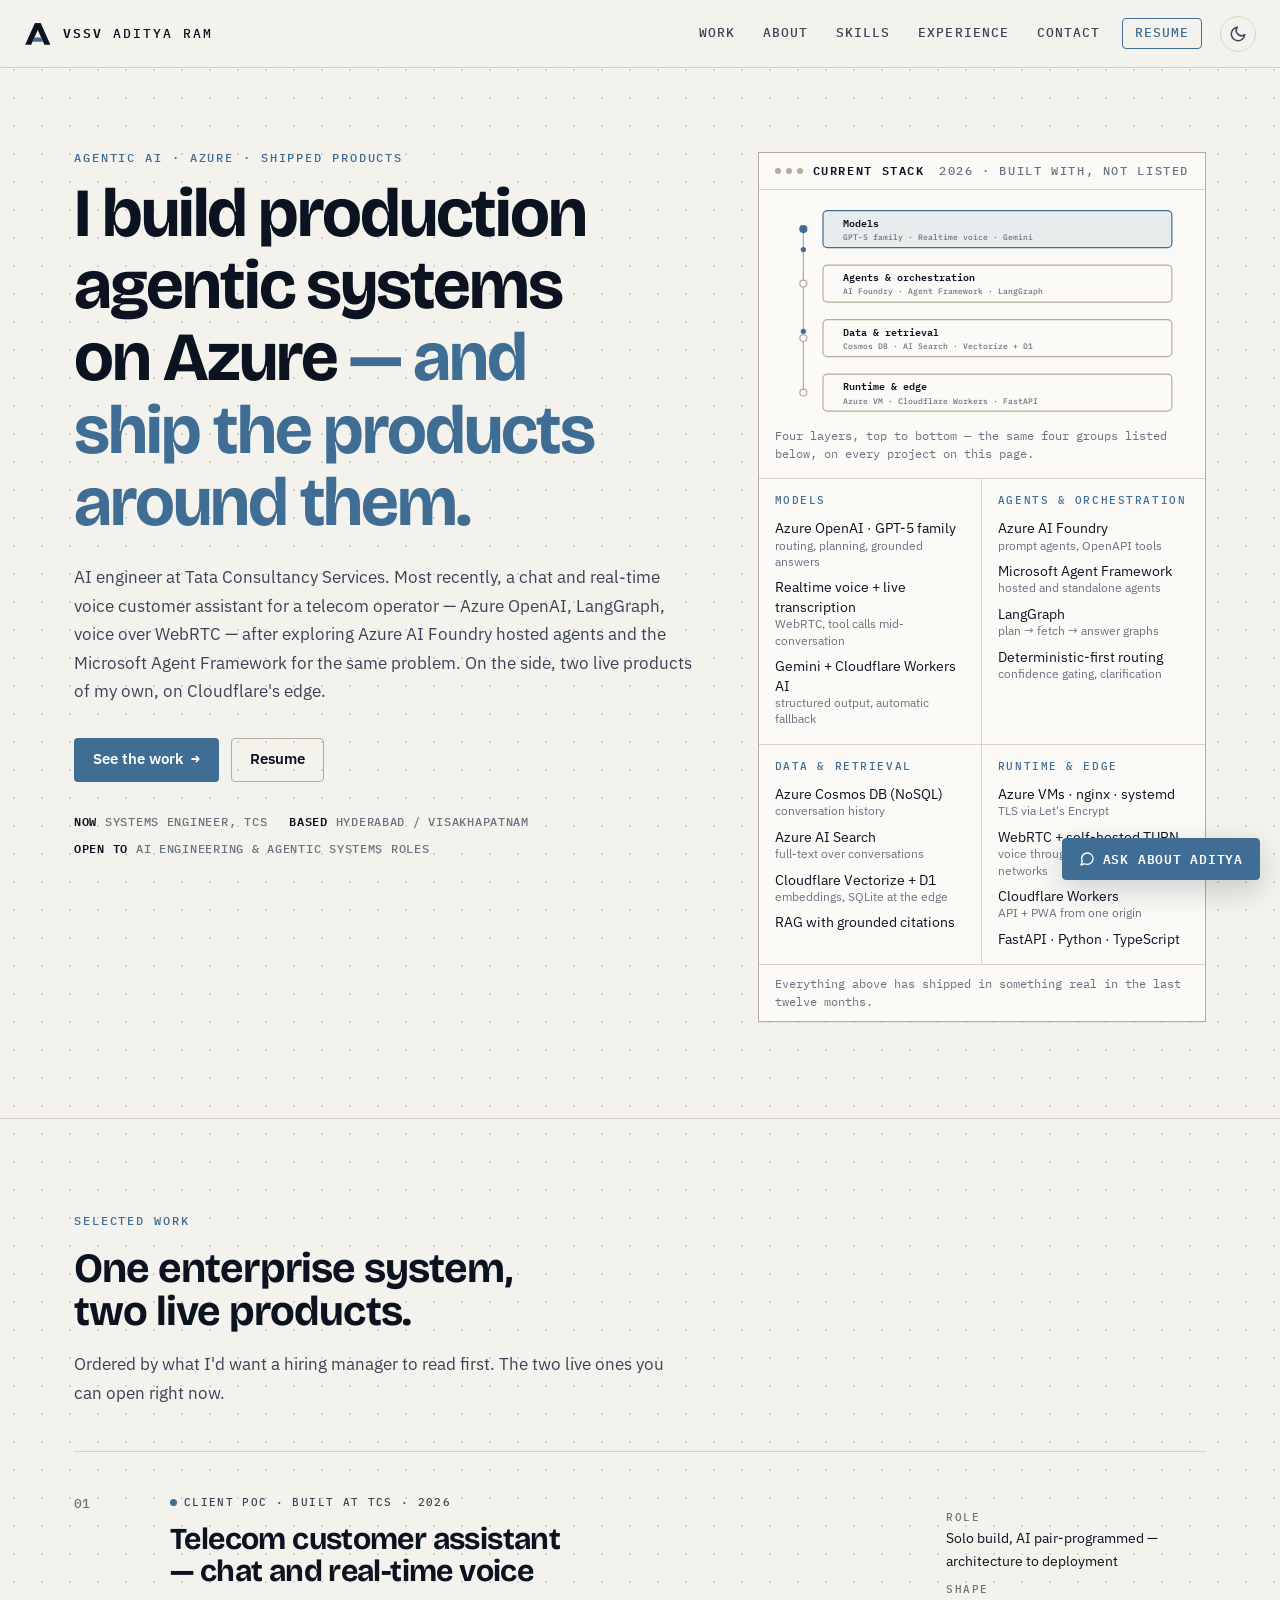
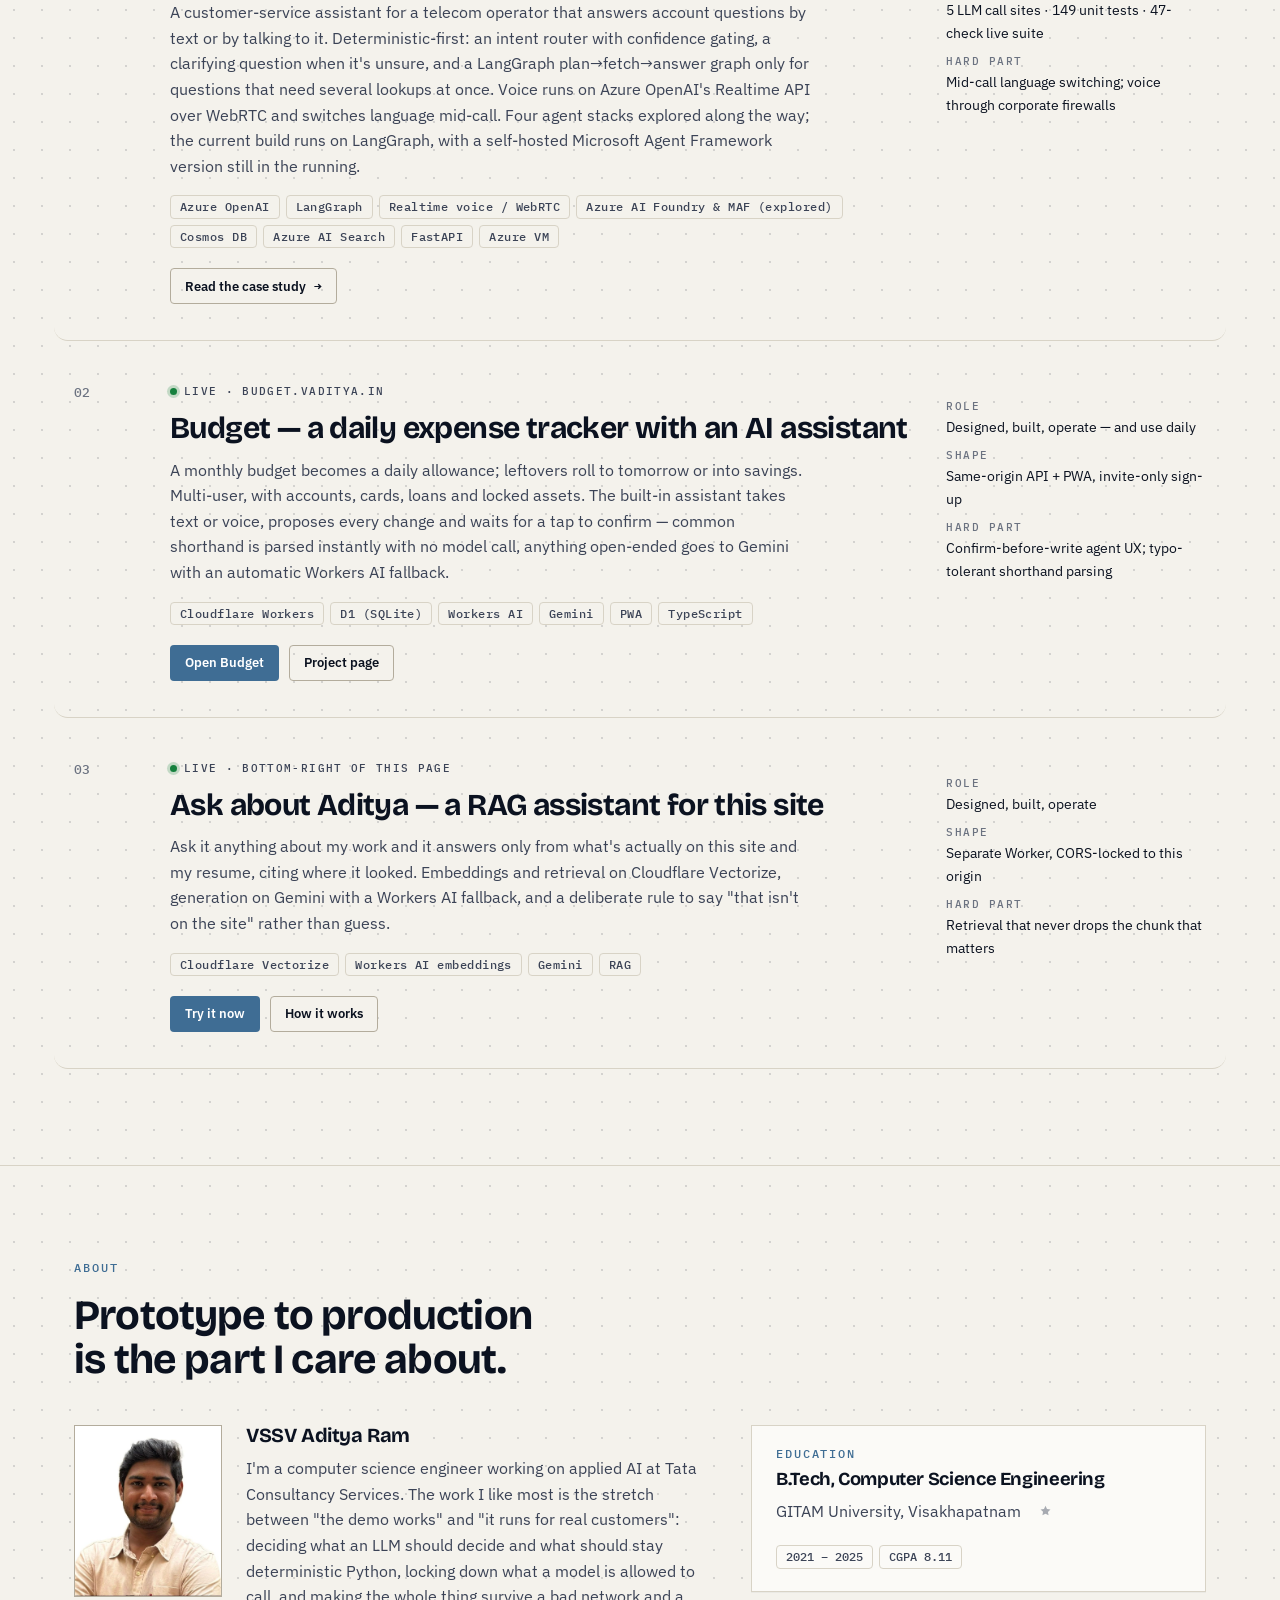
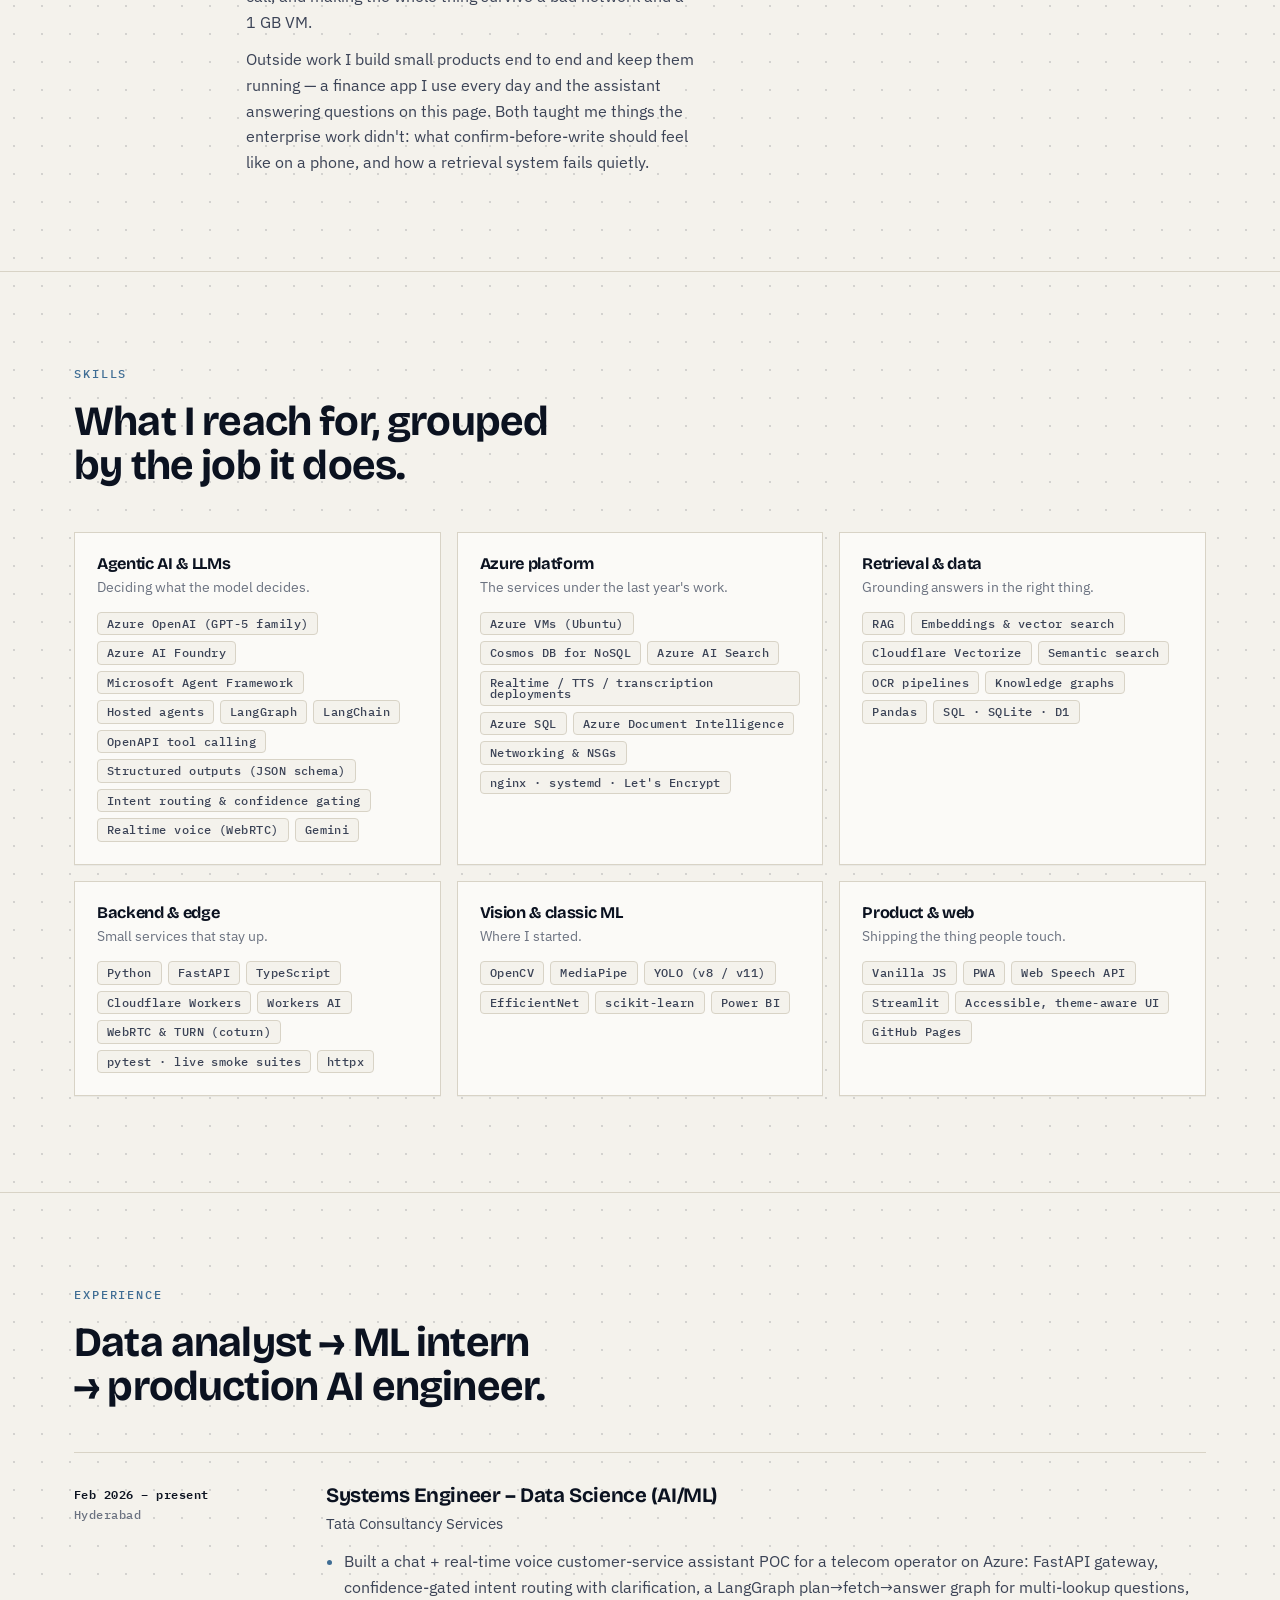
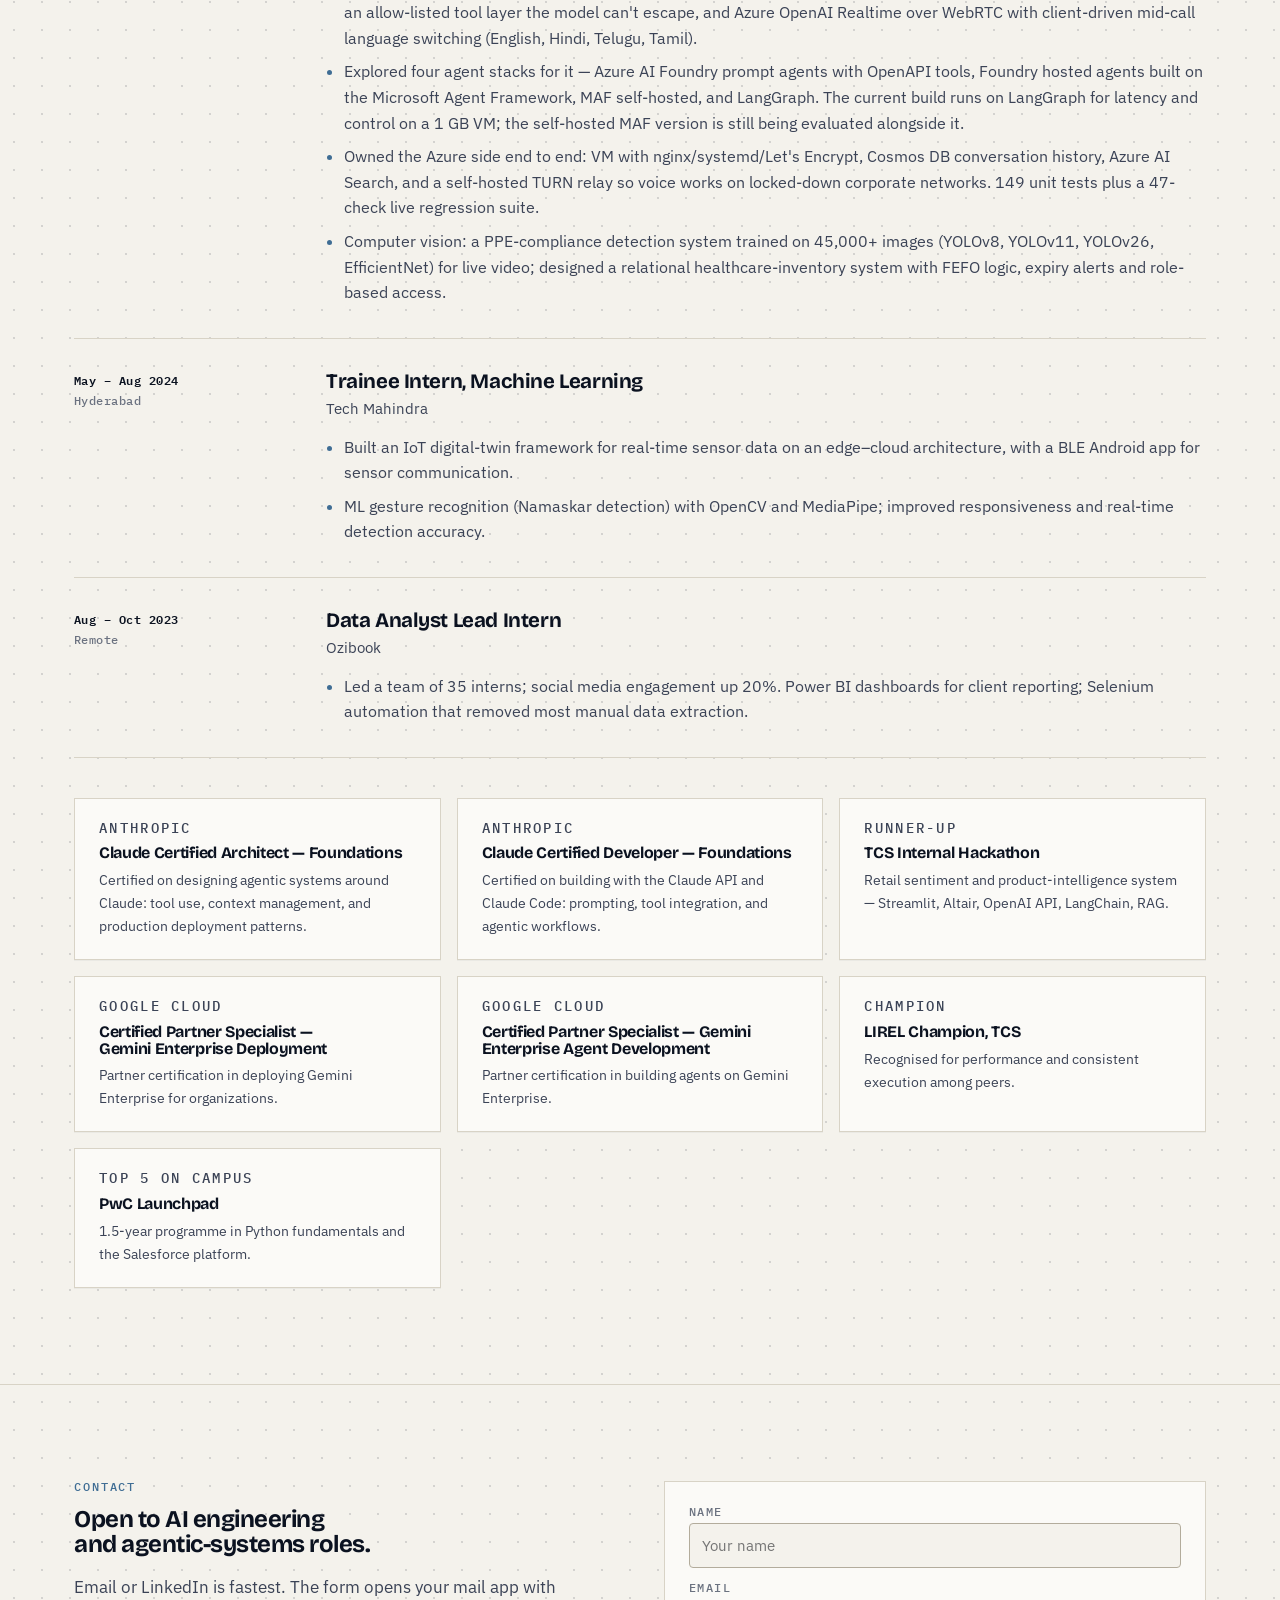
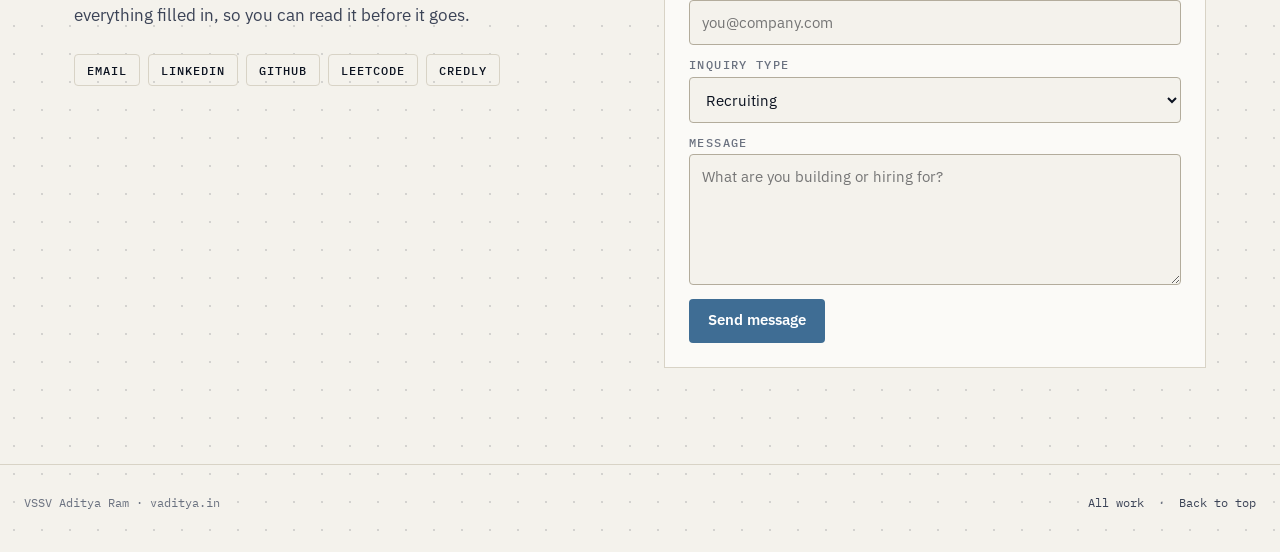
==== commit 4a484a2a: "Use the exact telecom-assistant sun icon markup, unmodified The "dots" effect isn't separate circle " ====
--- a/index.html
+++ b/index.html
@@ -40,7 +40,7 @@
       <a class="nav-resume" href="assets/Resume.pdf" download>Resume</a>
     </nav>
     <button class="theme-toggle" type="button" title="Switch to dark mode" aria-label="Switch to dark mode" aria-pressed="true" data-theme-toggle>
-      <svg class="theme-icon theme-icon-sun" viewBox="0 0 24 24" fill="none" stroke="currentColor" stroke-width="2" aria-hidden="true"><circle cx="12" cy="12" r="4"/><circle cx="12" cy="3" r="1" fill="currentColor" stroke="none"/><circle cx="12" cy="21" r="1" fill="currentColor" stroke="none"/><circle cx="3" cy="12" r="1" fill="currentColor" stroke="none"/><circle cx="21" cy="12" r="1" fill="currentColor" stroke="none"/><circle cx="5.6" cy="5.6" r="1" fill="currentColor" stroke="none"/><circle cx="18.4" cy="18.4" r="1" fill="currentColor" stroke="none"/><circle cx="5.6" cy="18.4" r="1" fill="currentColor" stroke="none"/><circle cx="18.4" cy="5.6" r="1" fill="currentColor" stroke="none"/></svg>
+      <svg class="theme-icon theme-icon-sun" viewBox="0 0 24 24" fill="none" stroke="currentColor" stroke-width="2" aria-hidden="true"><circle cx="12" cy="12" r="4"/><path d="M12 2v2M12 20v2M4.9 4.9l1.4 1.4M17.7 17.7l1.4 1.4M2 12h2M20 12h2M4.9 19.1l1.4-1.4M17.7 6.3l1.4-1.4"/></svg>
       <svg class="theme-icon theme-icon-moon" viewBox="0 0 24 24" fill="none" stroke="currentColor" stroke-width="2" stroke-linecap="round" stroke-linejoin="round" aria-hidden="true"><path d="M21 12.8A9 9 0 1 1 11.2 3a7 7 0 0 0 9.8 9.8z"/></svg>
     </button>
     <button class="nav-toggle" type="button" aria-label="Toggle navigation" aria-expanded="false" aria-controls="site-nav" data-nav-toggle>
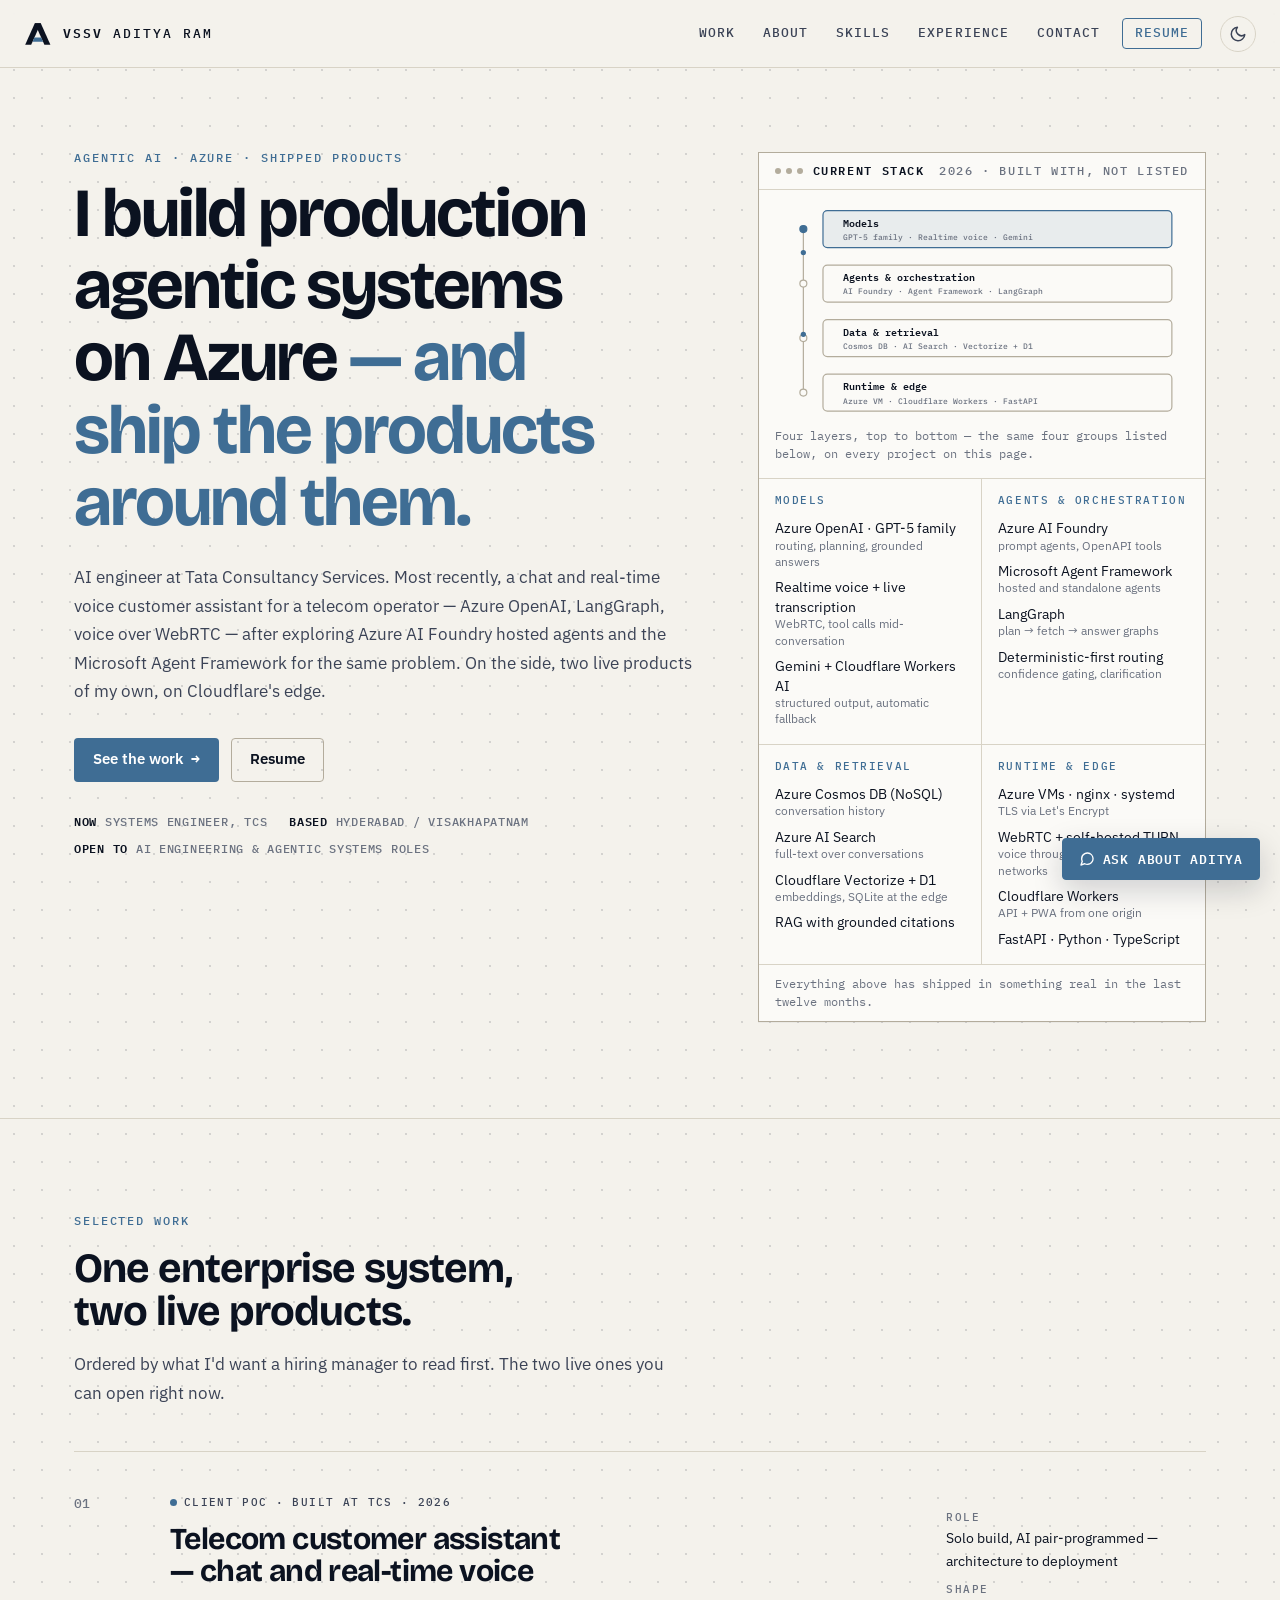
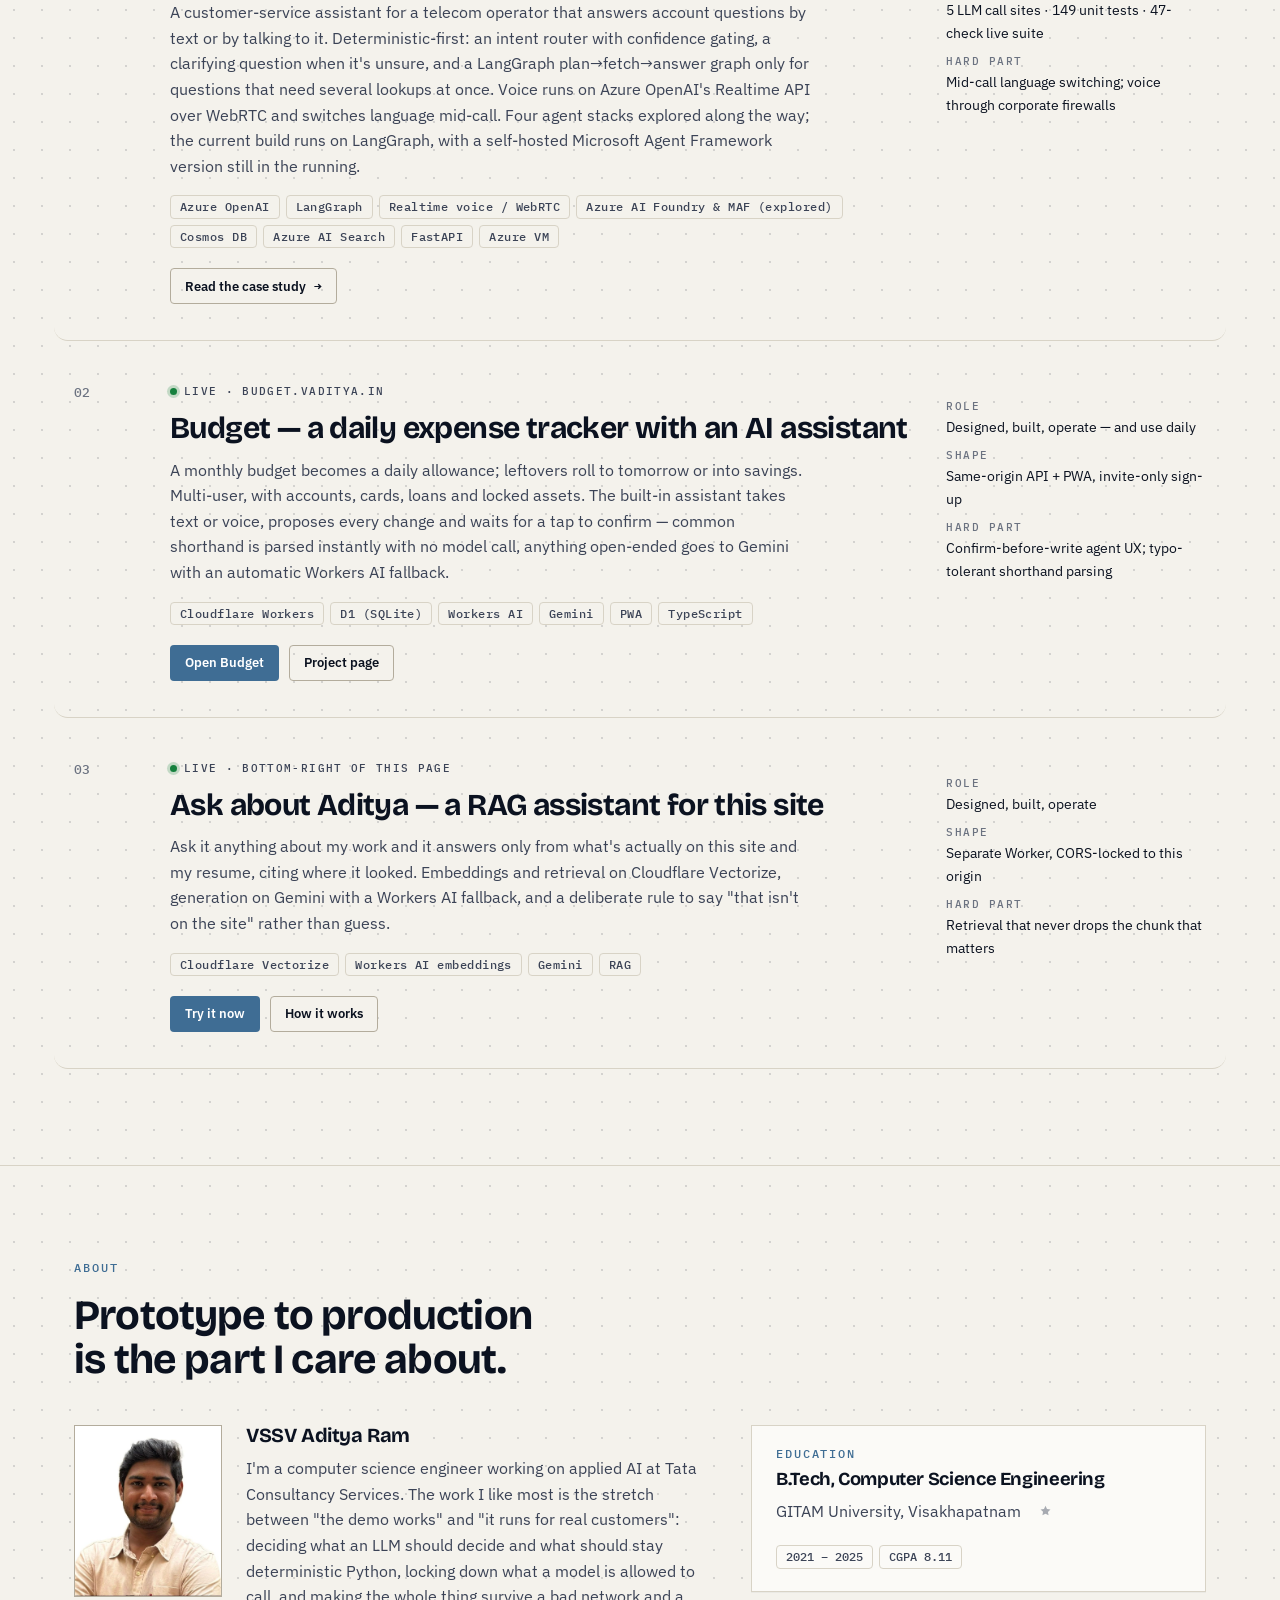
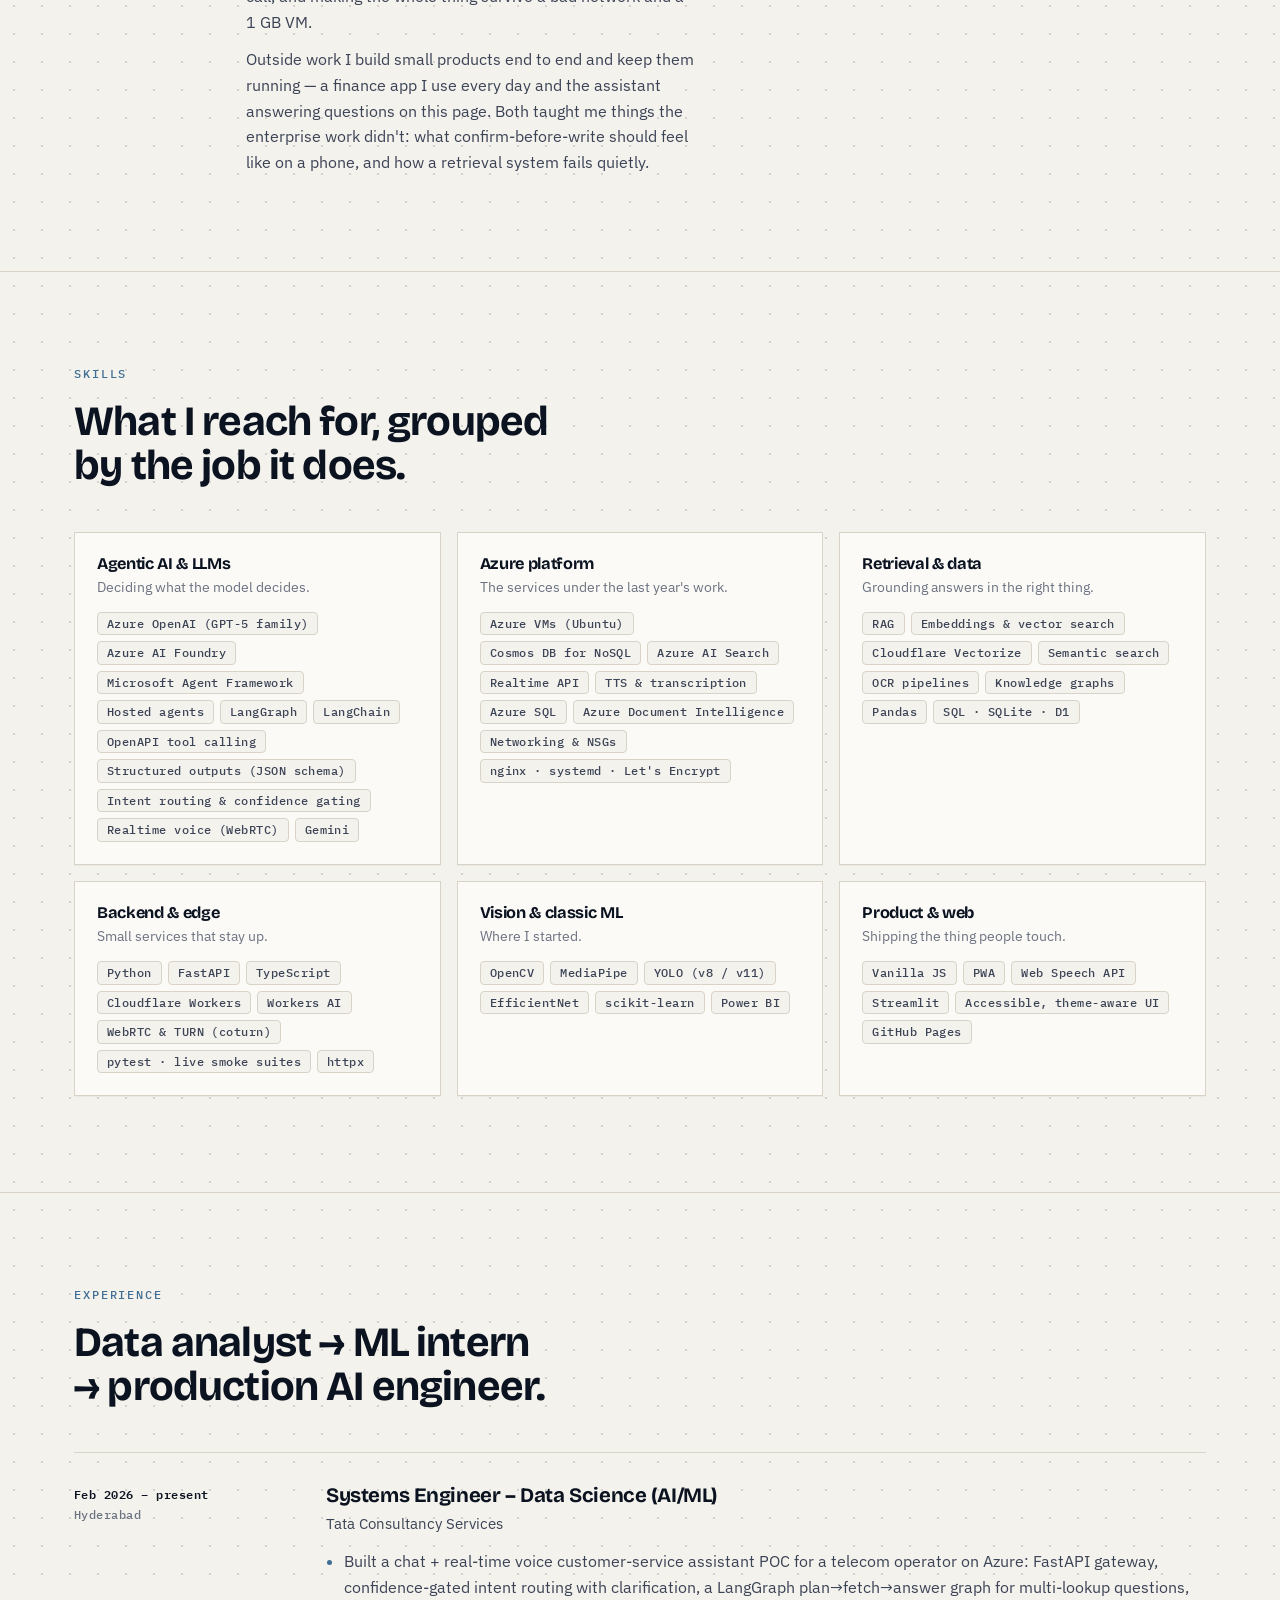
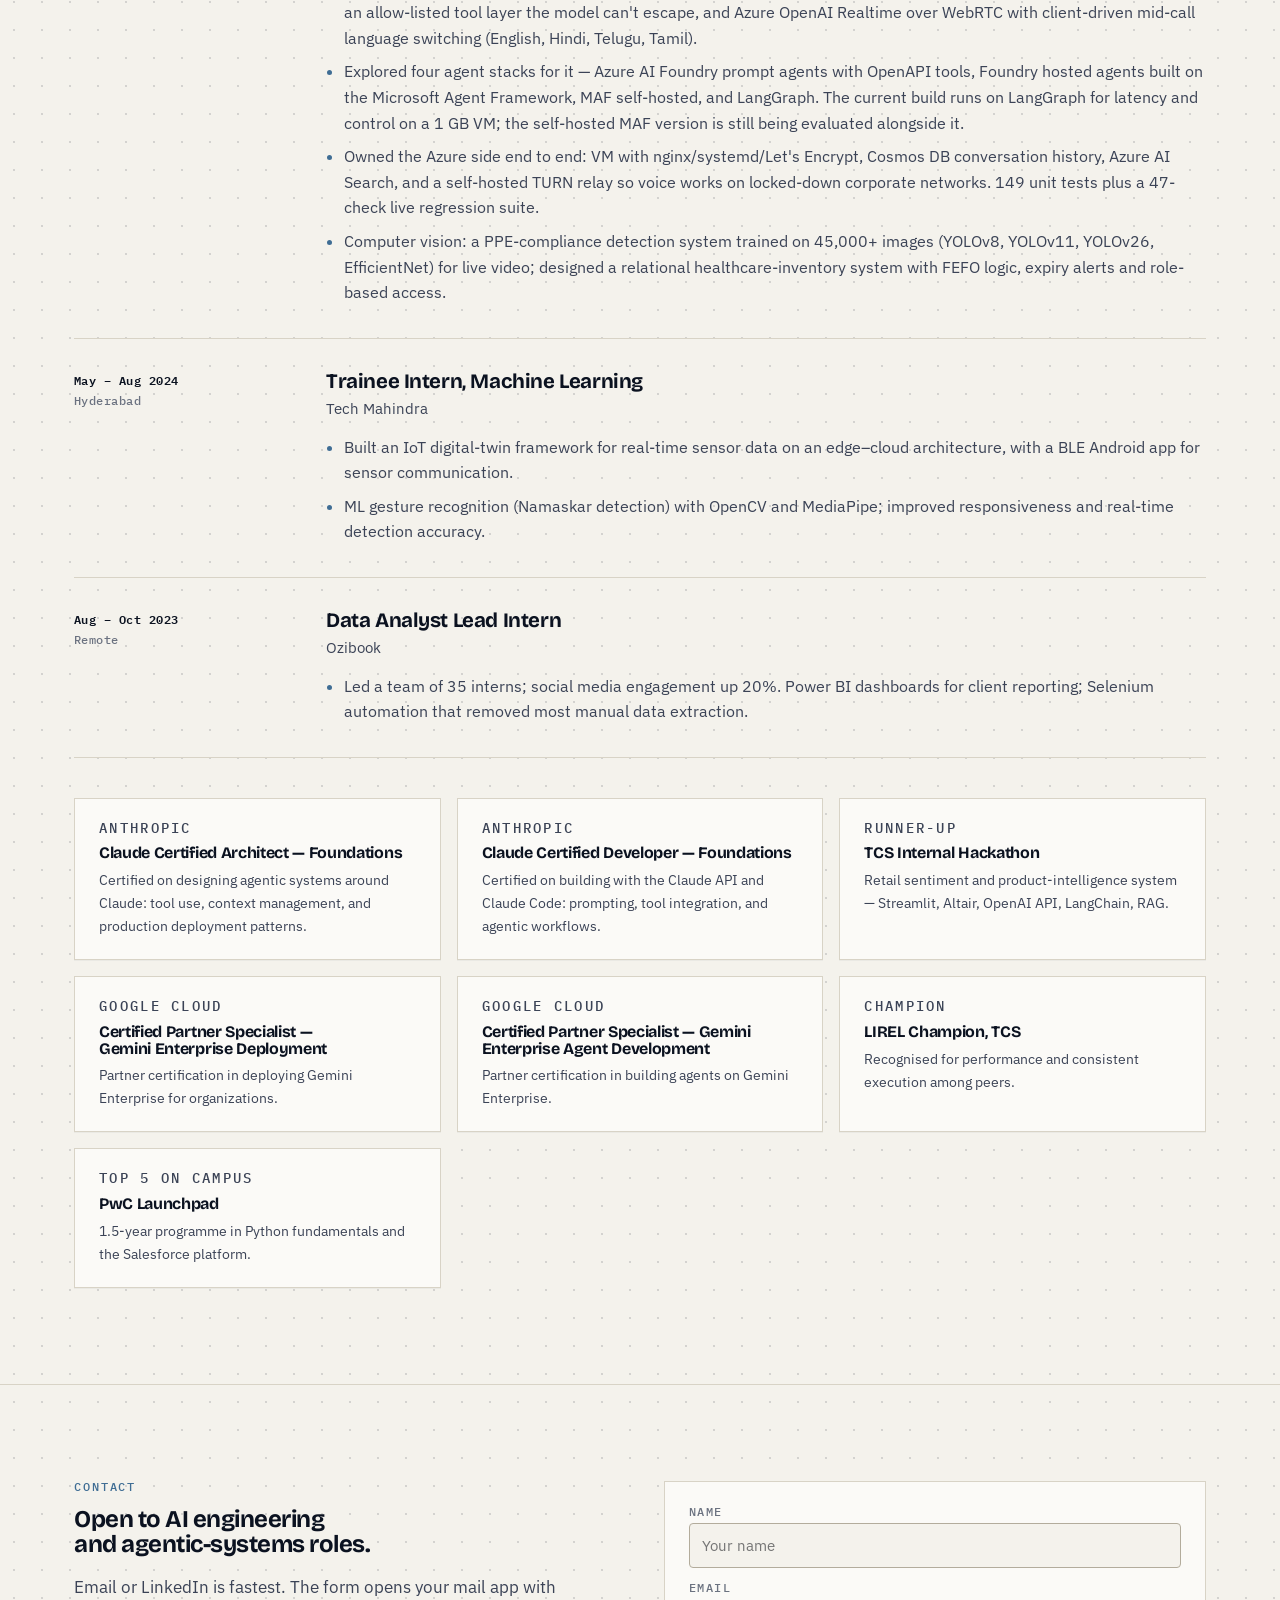
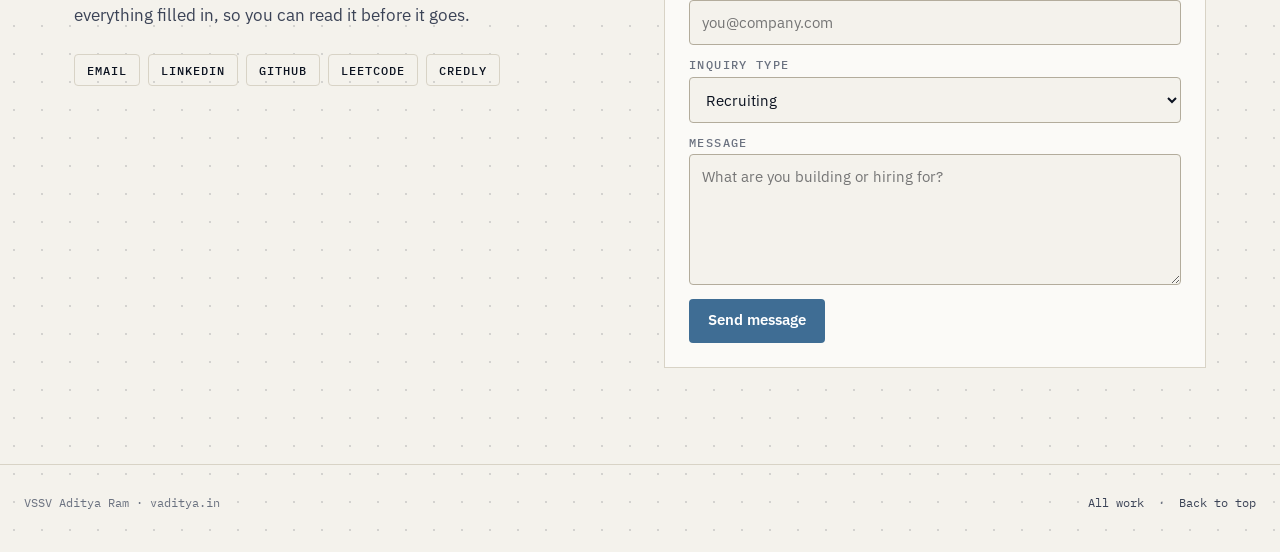
==== commit 97d4f837: "Split the overlong Realtime/TTS skill chip in two "Realtime / TTS / transcription deployments" wrapp" ====
--- a/index.html
+++ b/index.html
@@ -302,7 +302,7 @@
             <h3>Azure platform</h3>
             <p>The services under the last year's work.</p>
             <div class="tag-row">
-              <span class="tag">Azure VMs (Ubuntu)</span><span class="tag">Cosmos DB for NoSQL</span><span class="tag">Azure AI Search</span><span class="tag">Realtime / TTS / transcription deployments</span><span class="tag">Azure SQL</span><span class="tag">Azure Document Intelligence</span><span class="tag">Networking &amp; NSGs</span><span class="tag">nginx &middot; systemd &middot; Let's Encrypt</span>
+              <span class="tag">Azure VMs (Ubuntu)</span><span class="tag">Cosmos DB for NoSQL</span><span class="tag">Azure AI Search</span><span class="tag">Realtime API</span><span class="tag">TTS &amp; transcription</span><span class="tag">Azure SQL</span><span class="tag">Azure Document Intelligence</span><span class="tag">Networking &amp; NSGs</span><span class="tag">nginx &middot; systemd &middot; Let's Encrypt</span>
             </div>
           </article>
           <article class="skill reveal">
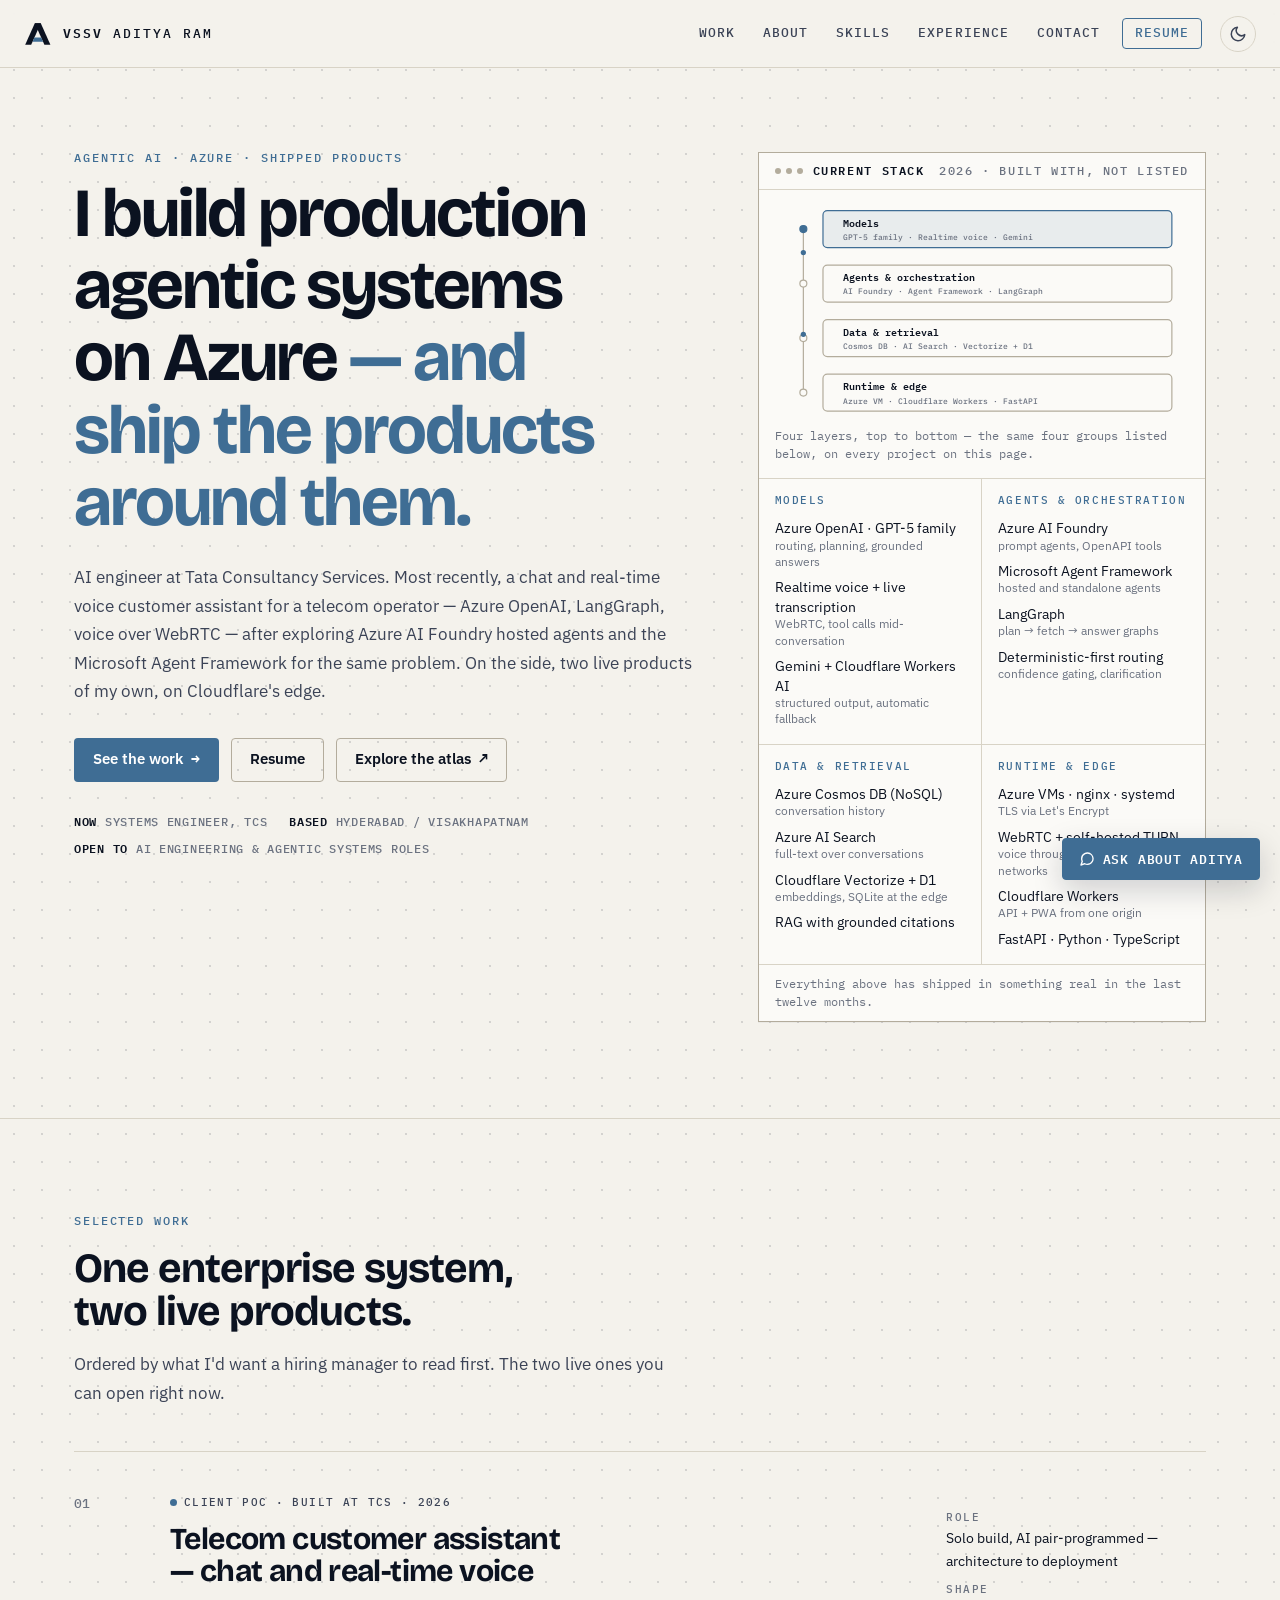
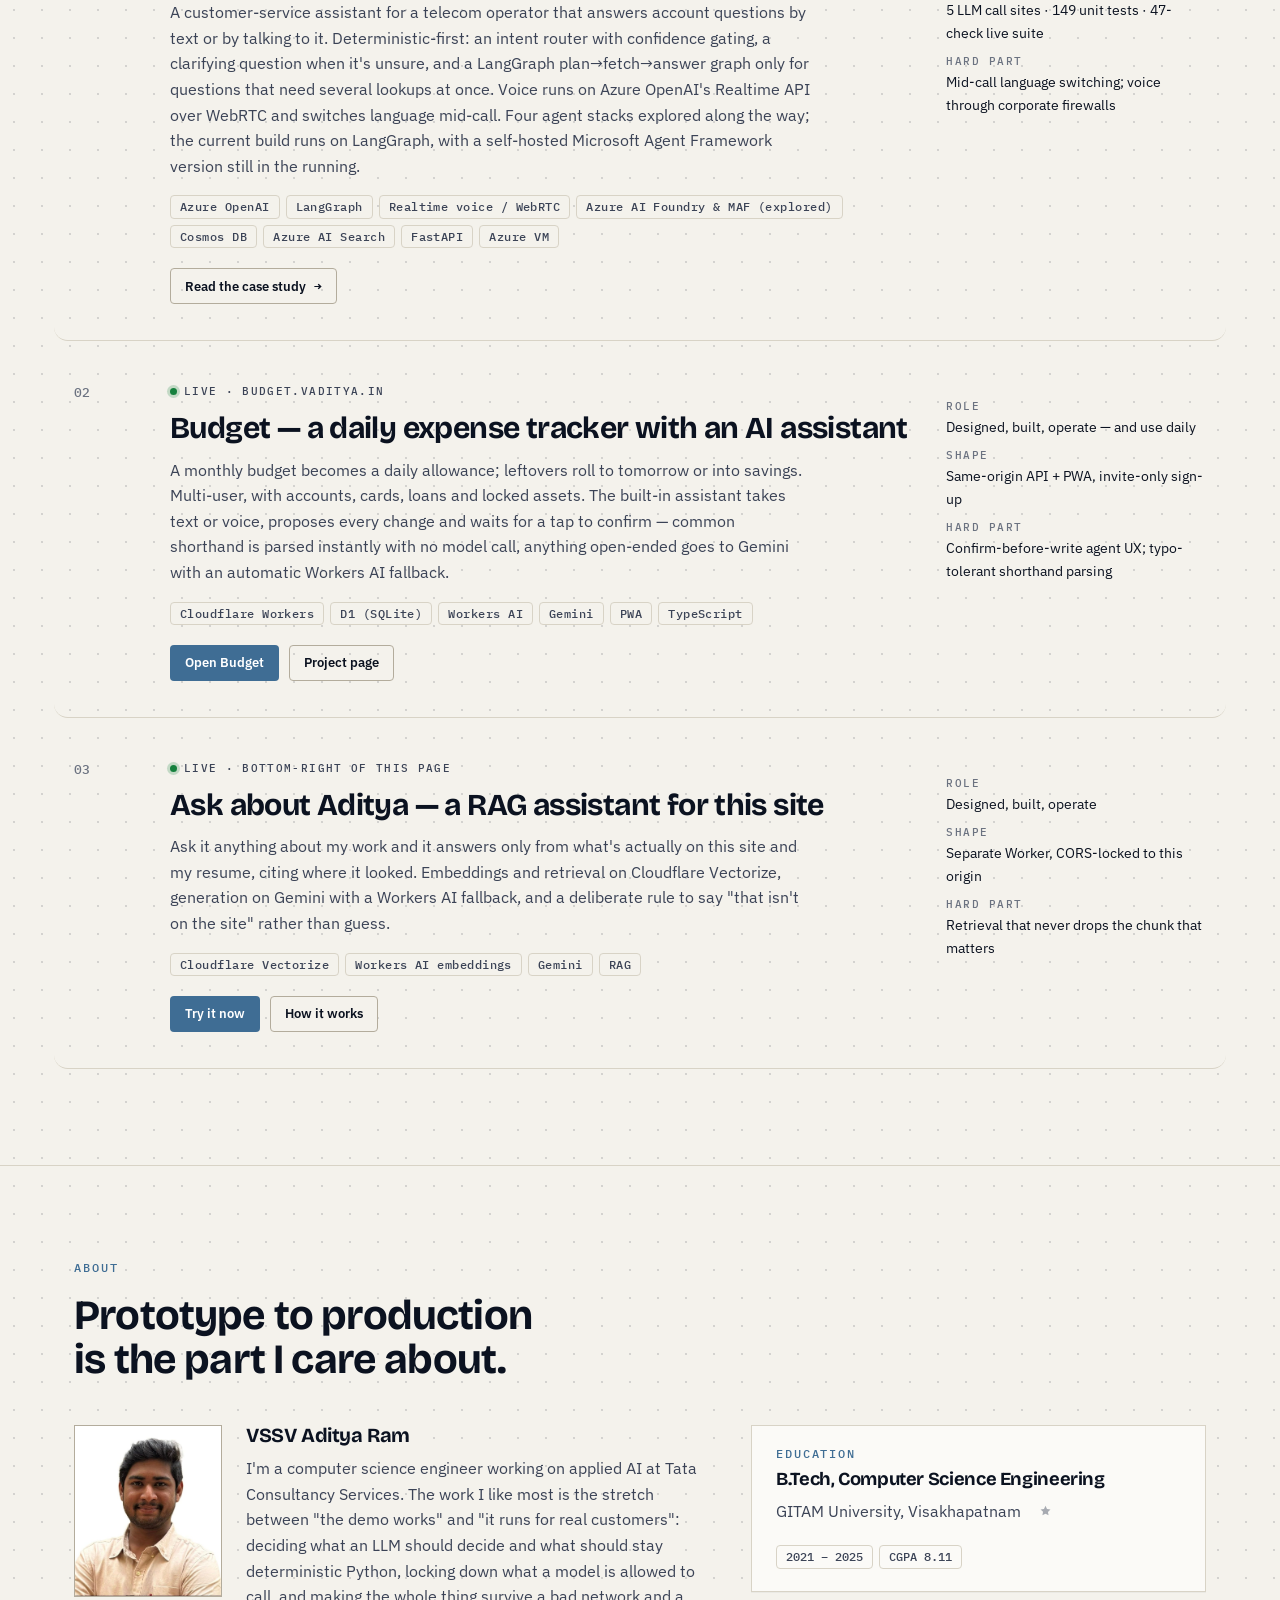
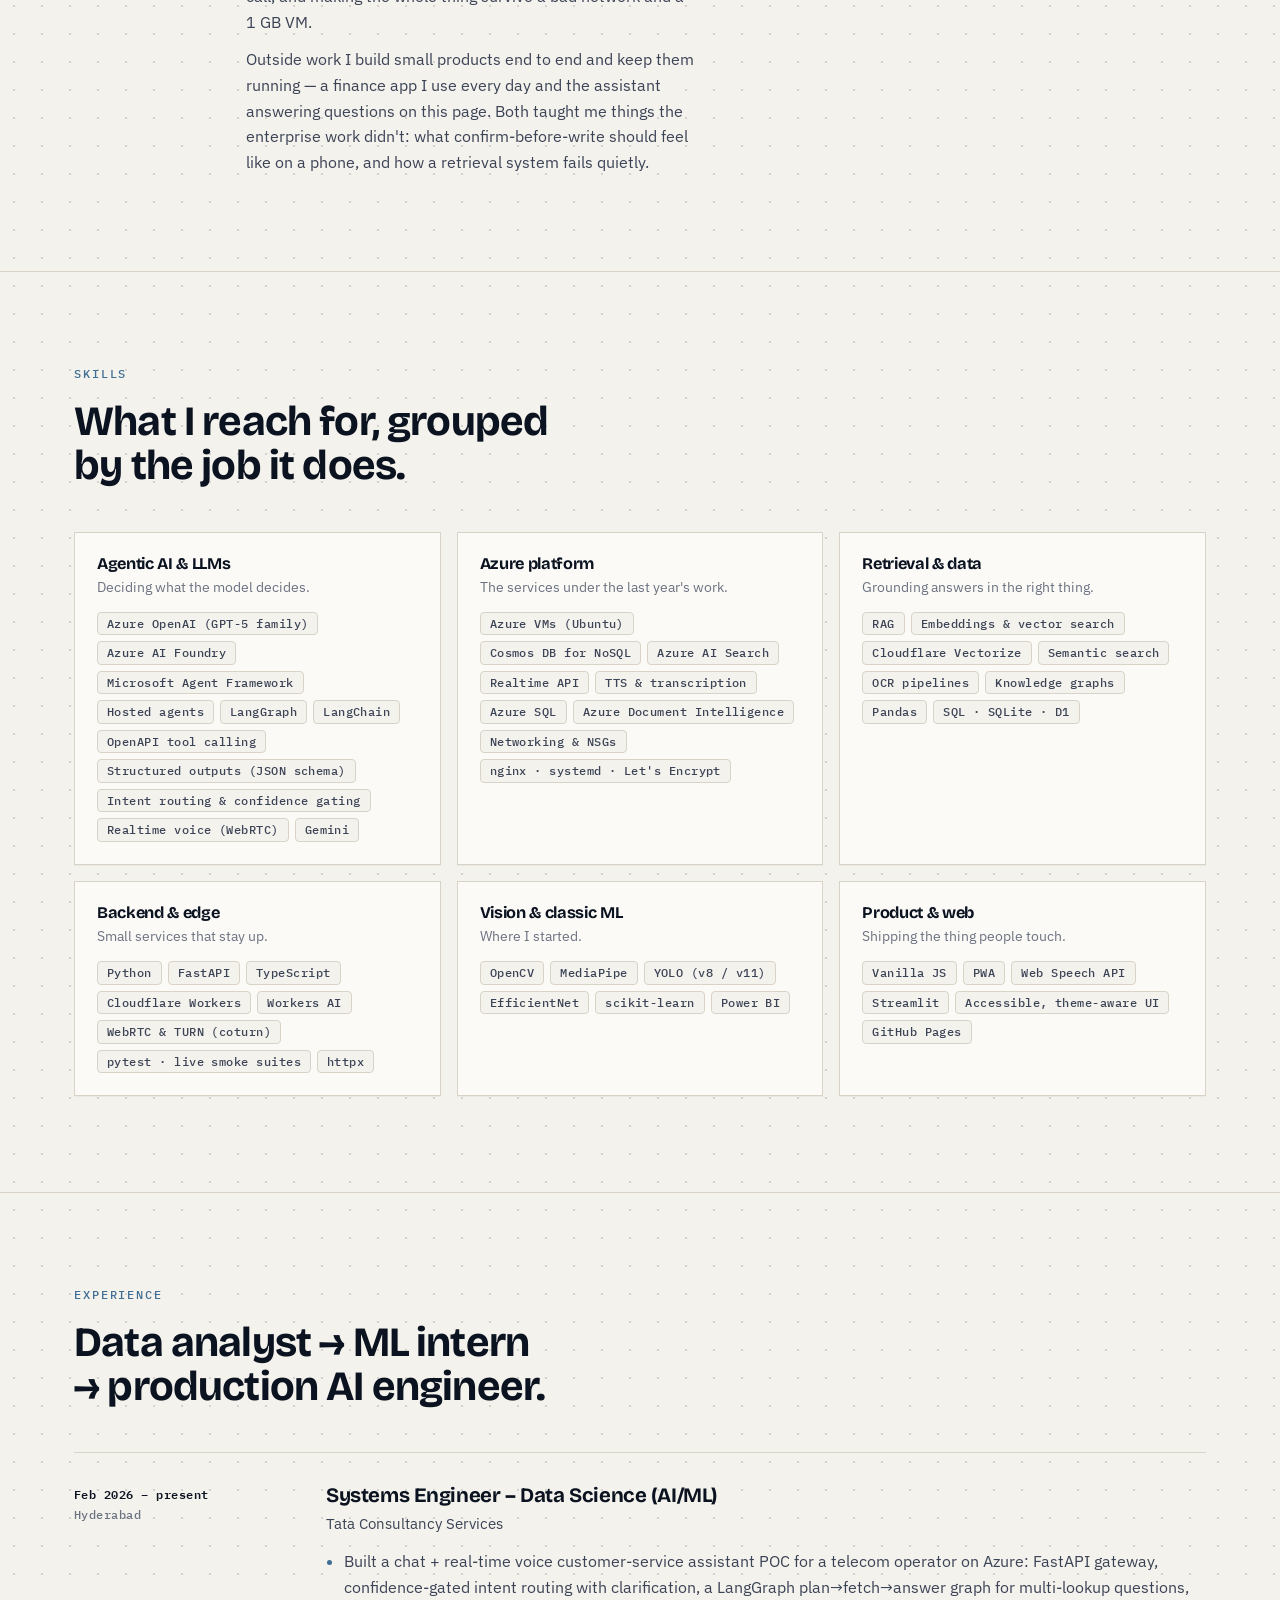
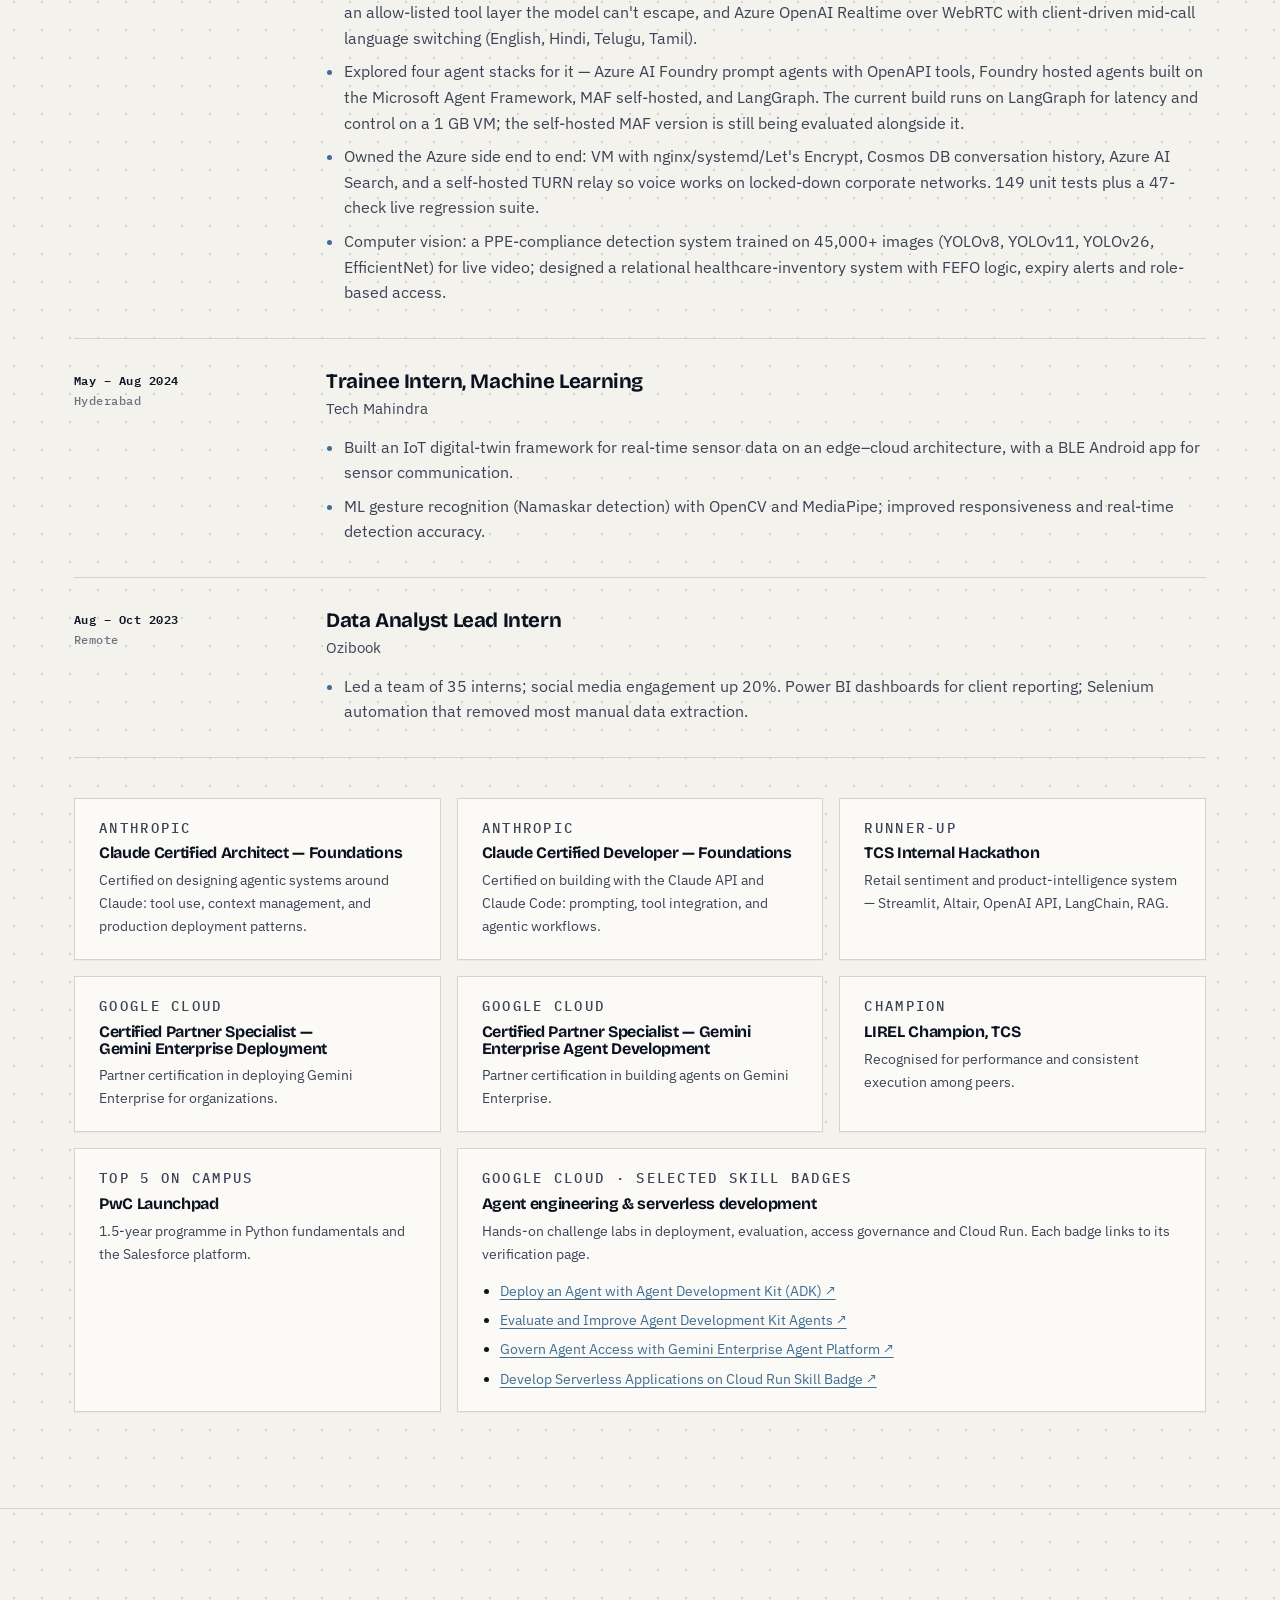
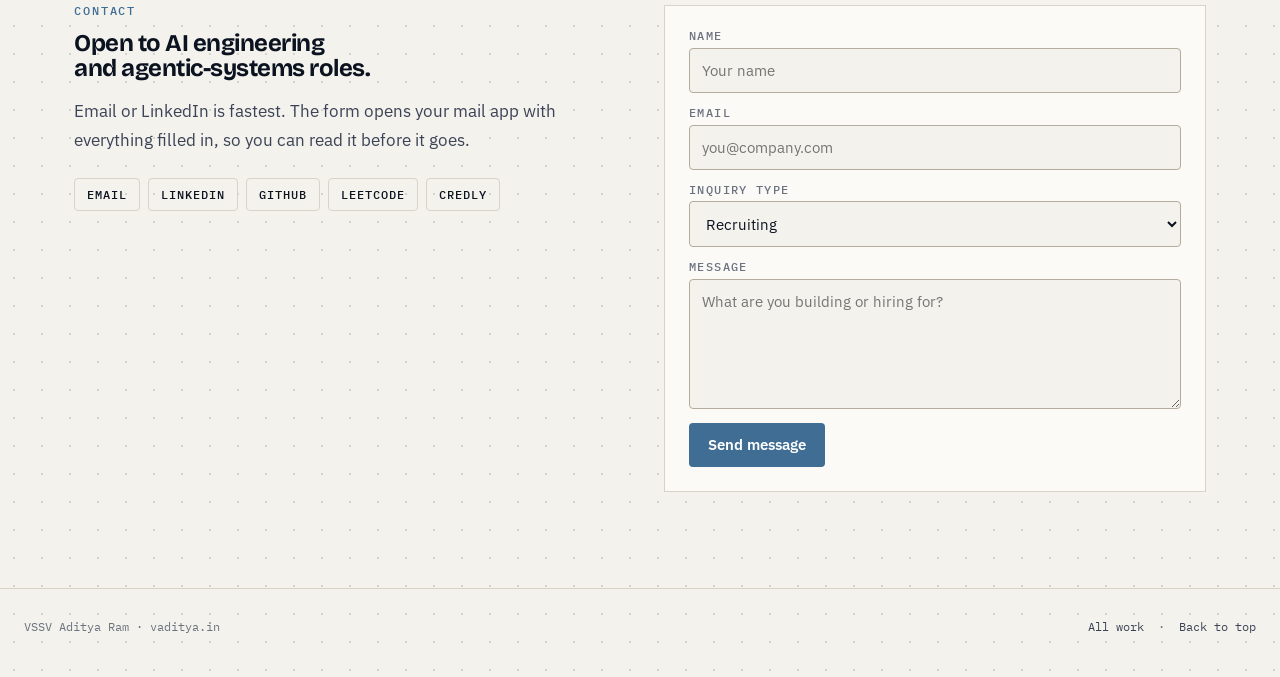
==== commit 85dea6a4: "Add interactive work atlas and refresh resume with verified AI badges" ====
--- a/index.html
+++ b/index.html
@@ -58,6 +58,7 @@
           <div class="hero-actions">
             <a class="btn btn-primary" href="#work">See the work <span class="arrow">&rarr;</span></a>
             <a class="btn btn-secondary" href="assets/Resume.pdf" download>Resume</a>
+            <a class="btn btn-secondary" href="work-atlas.html">Explore the atlas <span class="arrow">&nearr;</span></a>
           </div>
           <div class="hero-now" aria-label="Currently">
             <span><b>Now</b> Systems Engineer, TCS</span>
@@ -415,6 +416,17 @@
             <p class="eyebrow">Top 5 on campus</p>
             <h3>PwC Launchpad</h3>
             <p>1.5-year programme in Python fundamentals and the Salesforce platform.</p>
+          </article>
+          <article class="card reveal skill-badges" id="skill-badges">
+            <p class="eyebrow">Google Cloud &middot; selected skill badges</p>
+            <h3>Agent engineering &amp; serverless development</h3>
+            <p>Hands-on challenge labs in deployment, evaluation, access governance and Cloud Run. Each badge links to its verification page.</p>
+            <ul>
+              <li><a href="https://www.credly.com/badges/69b1f4c9-5ef2-4e8a-8e6e-e9c2b3c671c8" target="_blank" rel="noopener noreferrer">Deploy an Agent with Agent Development Kit (ADK) &nearr;</a></li>
+              <li><a href="https://www.credly.com/badges/24418418-4a98-4397-b8ff-2bbd76323b7a" target="_blank" rel="noopener noreferrer">Evaluate and Improve Agent Development Kit Agents &nearr;</a></li>
+              <li><a href="https://www.credly.com/badges/758e9449-83a1-4326-a6b4-cfb1eca8cef0" target="_blank" rel="noopener noreferrer">Govern Agent Access with Gemini Enterprise Agent Platform &nearr;</a></li>
+              <li><a href="https://www.credly.com/badges/1a506960-8259-416e-bdbf-fcd074fcbc04" target="_blank" rel="noopener noreferrer">Develop Serverless Applications on Cloud Run Skill Badge &nearr;</a></li>
+            </ul>
           </article>
         </div>
       </div>
--- a/style.css
+++ b/style.css
@@ -419,6 +419,9 @@
 .recognition { display: grid; grid-template-columns: repeat(3, minmax(0, 1fr)); gap: 16px; margin-top: 40px; }
 .recognition .card h3 { font-size: 1rem; margin-bottom: 6px; }
 .recognition .card p { font-size: 0.9rem; color: var(--ink-2); }
+.recognition .skill-badges { grid-column: span 2; }
+.skill-badges ul { display: grid; gap: 9px; padding-left: 18px; margin: 16px 0 0; font-size: .85rem; line-height: 1.5; }
+.skill-badges a { color: var(--signal); text-underline-offset: 3px; }
 
 /* ---------- contact ---------- */
 
@@ -597,6 +600,7 @@
   .work-spec { grid-column: 2; grid-template-columns: repeat(3, minmax(0, 1fr)); gap: 16px; padding-top: 0; }
   .job { grid-template-columns: 1fr; gap: 10px; }
   .recognition { grid-template-columns: 1fr; }
+  .recognition .skill-badges { grid-column: auto; }
 }
 
 @media (max-width: 860px) {
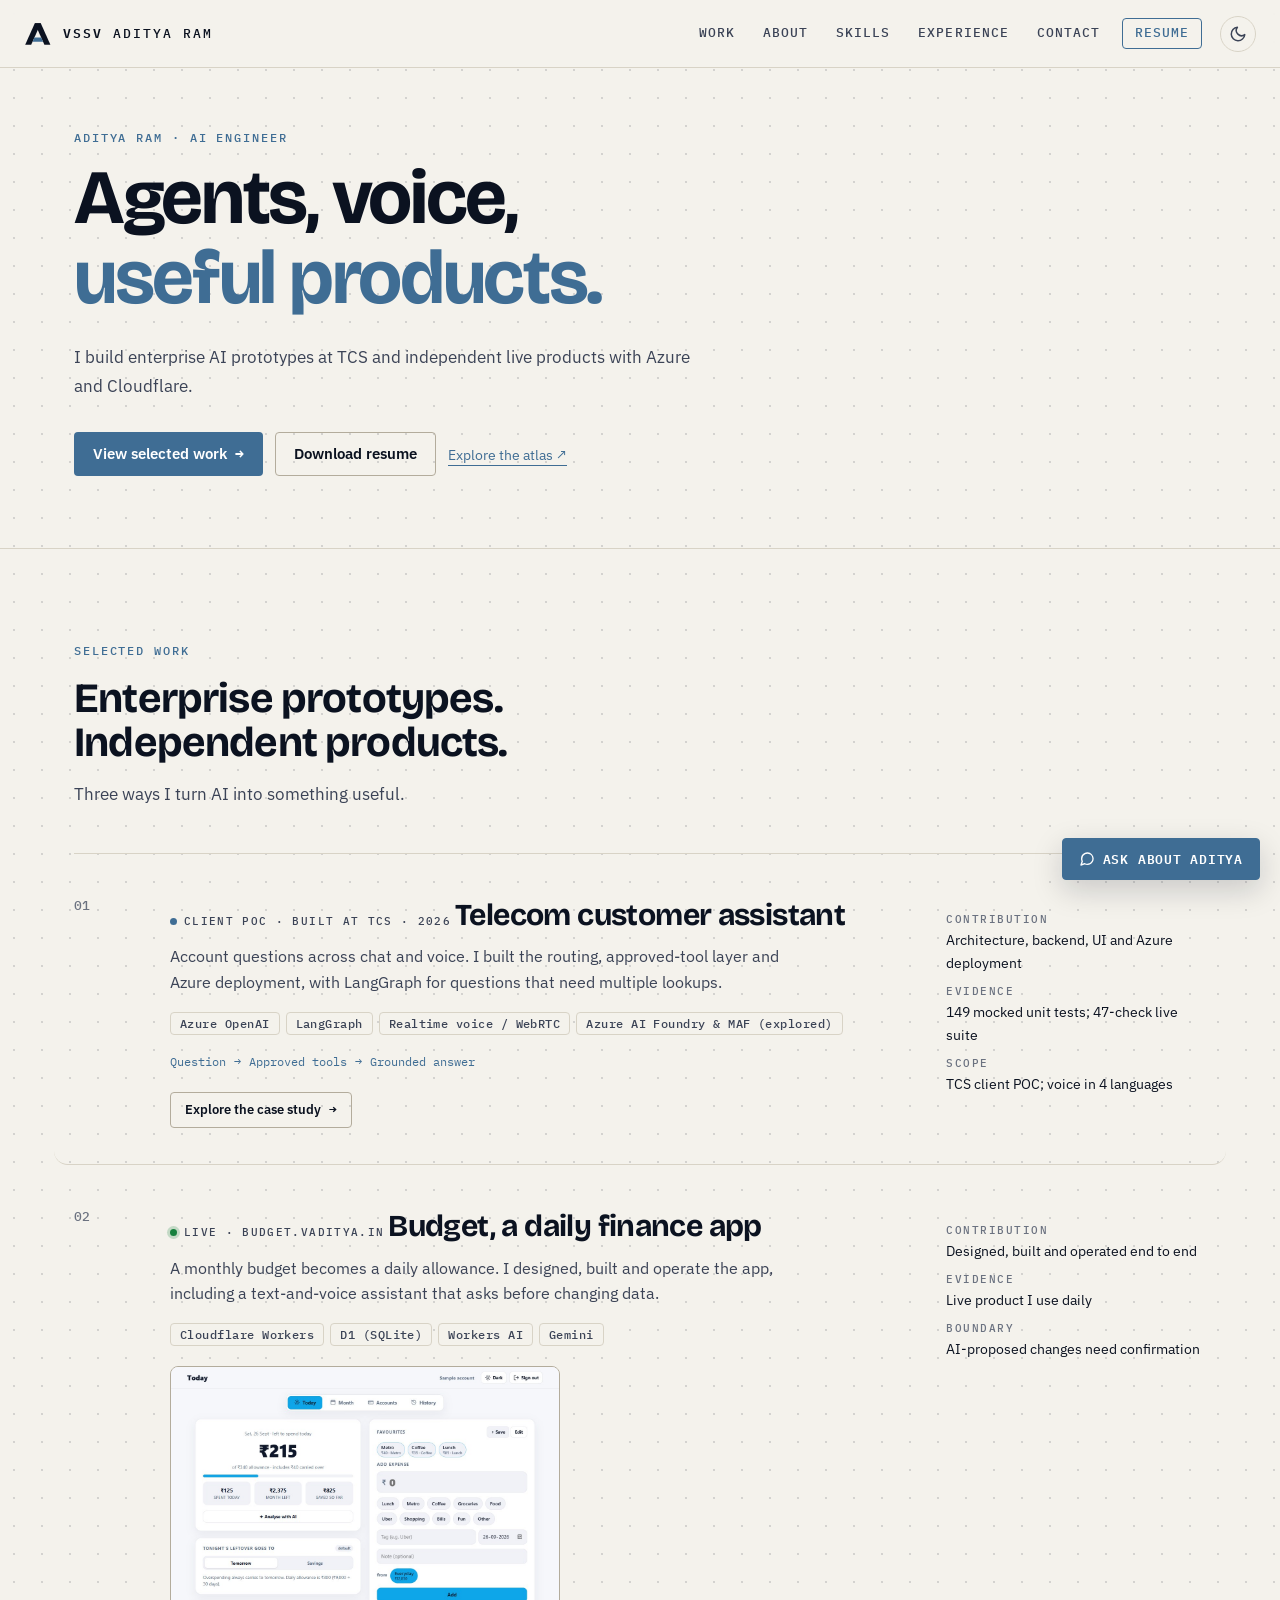
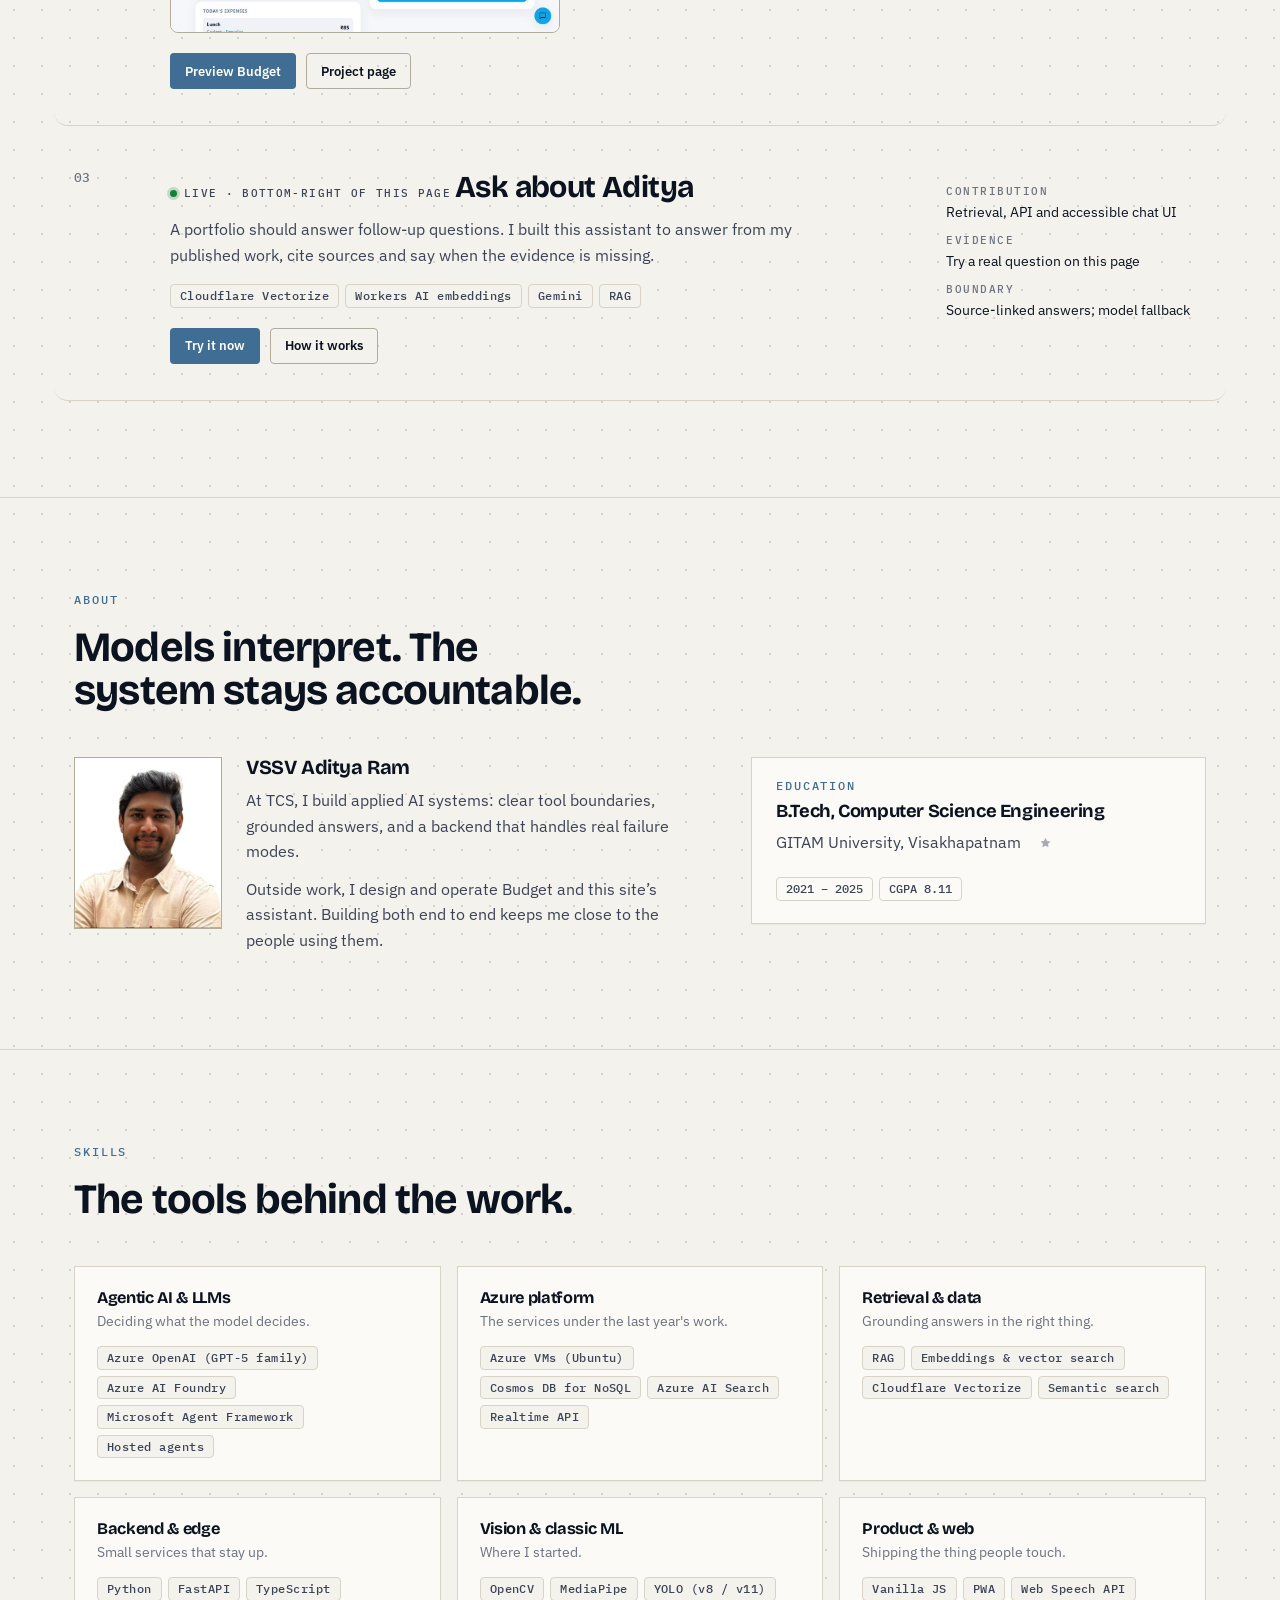
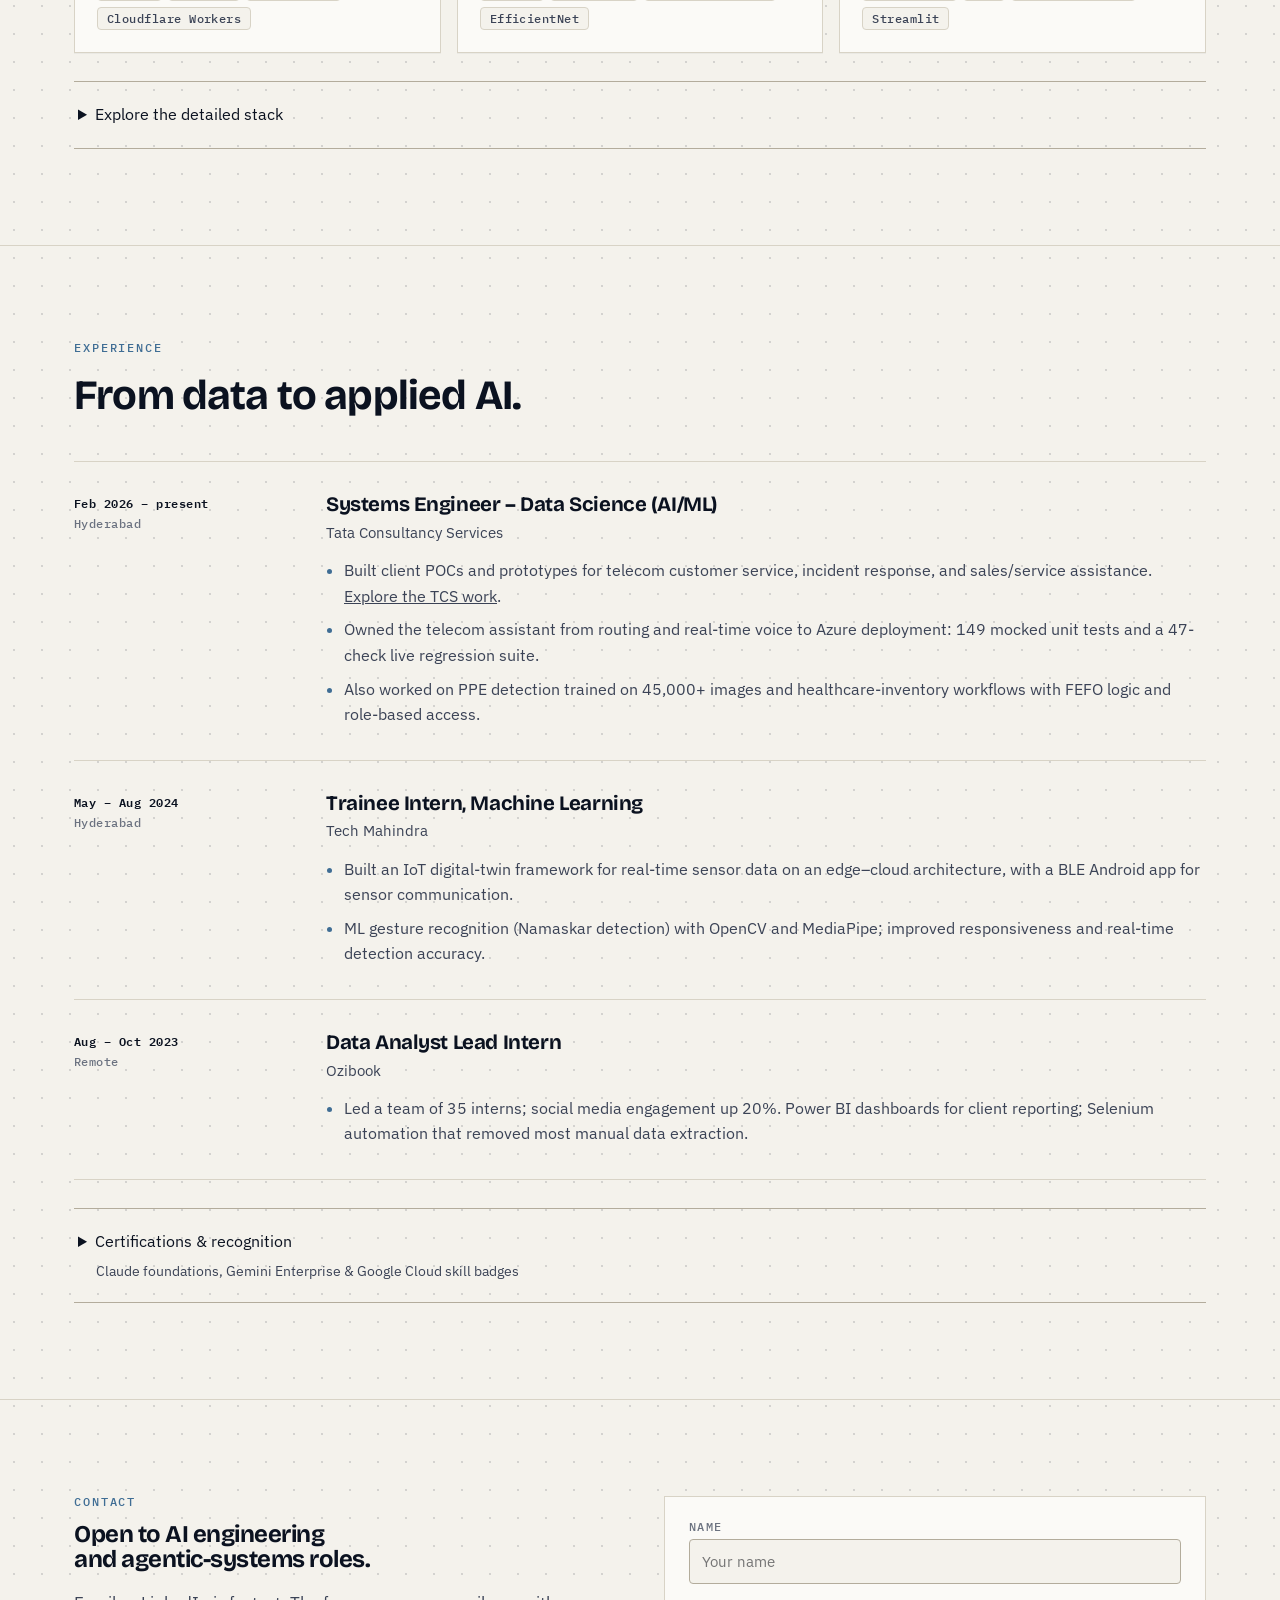
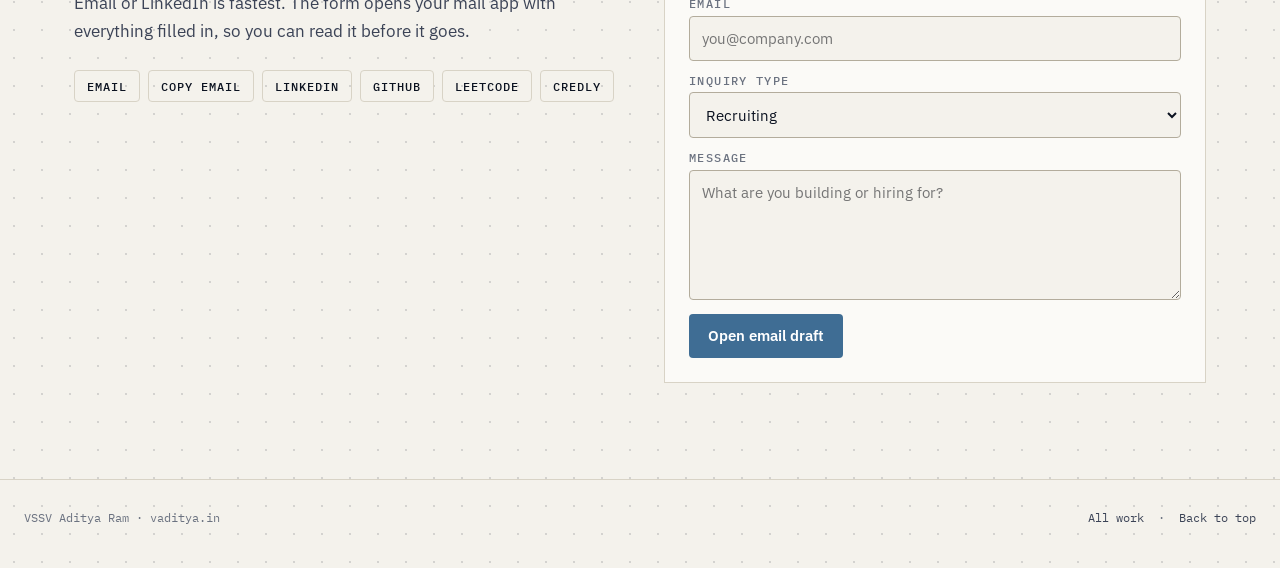
==== commit da4a0181: "Improve portfolio discovery, accessibility, and project previews" ====
--- a/index.html
+++ b/index.html
@@ -3,8 +3,23 @@
 <head>
   <meta charset="UTF-8">
   <meta name="viewport" content="width=device-width, initial-scale=1.0">
-  <meta name="description" content="VSSV Aditya Ram - AI engineer building production agentic systems on Azure (Azure OpenAI, AI Foundry, Microsoft Agent Framework, LangGraph) and shipping real products.">
-  <title>VSSV Aditya Ram</title>
+  <meta name="description" content="AI engineer at TCS building enterprise prototypes and independent live products. Explore agents, voice assistants, retrieval systems and the work behind them.">
+  <title>VSSV Aditya Ram | AI Engineer</title>
+  <link rel="canonical" href="https://vaditya.in/">
+  <meta name="theme-color" content="#f4f2ec">
+  <meta property="og:type" content="website">
+  <meta property="og:site_name" content="VSSV Aditya Ram">
+  <meta property="og:title" content="VSSV Aditya Ram | AI Engineer">
+  <meta property="og:description" content="AI engineer at TCS building enterprise prototypes and independent live products. Explore agents, voice assistants, retrieval systems and the work behind them.">
+  <meta property="og:url" content="https://vaditya.in/">
+  <meta property="og:image" content="https://vaditya.in/assets/social-preview.png">
+  <meta property="og:image:width" content="1200">
+  <meta property="og:image:height" content="630">
+  <meta property="og:image:alt" content="VSSV Aditya Ram. AI engineer building agents, voice assistants and useful products.">
+  <meta name="twitter:card" content="summary_large_image">
+  <meta name="twitter:title" content="VSSV Aditya Ram | AI Engineer">
+  <meta name="twitter:description" content="AI engineer at TCS building enterprise prototypes and independent live products. Explore agents, voice assistants, retrieval systems and the work behind them.">
+  <meta name="twitter:image" content="https://vaditya.in/assets/social-preview.png">
   <link rel="icon" type="image/png" href="assets/favicon-light.png" data-favicon-link>
   <link rel="apple-touch-icon" href="assets/apple-touch-icon.png">
   <script>
@@ -15,6 +30,7 @@
       try { pref = localStorage.getItem("portfolio-theme"); } catch (_) {}
       const dark = pref === "dark" || (pref !== "light" && matchMedia("(prefers-color-scheme: dark)").matches);
       document.documentElement.dataset.theme = dark ? "dark" : "light";
+      document.querySelector('meta[name="theme-color"]').content = dark ? "#0b1220" : "#f4f2ec";
     })();
   </script>
   <link rel="preconnect" href="https://fonts.googleapis.com">
@@ -24,6 +40,7 @@
   <link rel="stylesheet" href="secret-entry.css">
 </head>
 <body>
+  <a class="skip-link" href="#main-content">Skip to content</a>
   <header class="site-header" data-header>
     <a class="brand" href="index.html" aria-label="VSSV Aditya Ram home">
       <span class="brand-mark" aria-hidden="true">
@@ -31,7 +48,7 @@
       </span>
       <span class="brand-name"><b>VSSV</b> Aditya Ram</span>
     </a>
-    <nav class="site-nav" id="site-nav" data-nav>
+    <nav aria-label="Main navigation" class="site-nav" id="site-nav" data-nav>
       <a href="#work">Work</a>
       <a href="#about">About</a>
       <a href="#skills">Skills</a>
@@ -48,119 +65,19 @@
     </button>
   </header>
 
-  <main>
+  <main id="main-content" tabindex="-1">
     <section class="hero" id="home">
-      <div class="wrap hero-grid">
-        <div class="reveal">
-          <p class="eyebrow">Agentic AI &middot; Azure &middot; shipped products</p>
-          <h1>I build production agentic systems on Azure <em>&mdash; and ship the products around them.</em></h1>
-          <p class="lede">AI engineer at Tata Consultancy Services. Most recently, a chat and real-time voice customer assistant for a telecom operator &mdash; Azure OpenAI, LangGraph, voice over WebRTC &mdash; after exploring Azure AI Foundry hosted agents and the Microsoft Agent Framework for the same problem. On the side, two live products of my own, on Cloudflare's edge.</p>
+      <div class="wrap">
+        <div class="hero-copy reveal">
+          <p class="eyebrow">Aditya Ram &middot; AI engineer</p>
+          <h1>Agents, voice,<br><em>useful products.</em></h1>
+          <p class="lede">I build enterprise AI prototypes at TCS and independent live products with Azure and Cloudflare.</p>
           <div class="hero-actions">
-            <a class="btn btn-primary" href="#work">See the work <span class="arrow">&rarr;</span></a>
-            <a class="btn btn-secondary" href="assets/Resume.pdf" download>Resume</a>
-            <a class="btn btn-secondary" href="work-atlas.html">Explore the atlas <span class="arrow">&nearr;</span></a>
+            <a class="btn btn-primary" href="#work">View selected work <span class="arrow" aria-hidden="true">&rarr;</span></a>
+            <a class="btn btn-secondary" href="assets/Resume.pdf" download>Download resume</a>
+            <a class="text-link" href="work-atlas.html">Explore the atlas <span aria-hidden="true">&nearr;</span></a>
           </div>
-          <div class="hero-now" aria-label="Currently">
-            <span><b>Now</b> Systems Engineer, TCS</span>
-            <span><b>Based</b> Hyderabad / Visakhapatnam</span>
-            <span><b>Open to</b> AI engineering &amp; agentic systems roles</span>
-          </div>
-        </div>
-
-        <aside class="board reveal" aria-label="Current technology stack">
-          <div class="board-head">
-            <span class="board-dots" aria-hidden="true"><i></i><i></i><i></i></span>
-            <b>Current stack</b><span>2026 &middot; built with, not listed</span>
-          </div>
-
-          <figure class="flow-diagram diagram" aria-label="Diagram: the stack as four layers, models at top, runtime and edge at bottom, connected top to bottom">
-            <svg viewBox="0 0 380 198" role="img">
-              <title>The stack, as four layers</title>
-              <desc>Four layers stacked top to bottom: models, agents and orchestration, data and retrieval, and runtime and edge &mdash; the same four groups listed below, connected by one rail.</desc>
-              <style>
-                .fd-box { fill: var(--panel); stroke: var(--rule-strong); stroke-width: 1.1; }
-                .fd-box.hot { fill: var(--signal-soft); stroke: var(--signal); }
-                .fd-lbl { font: 600 9px var(--font-mono); fill: var(--ink); }
-                .fd-sub { font: 500 7.5px var(--font-mono); fill: var(--ink-3); }
-                .fd-ln { fill: none; stroke: var(--rule-strong); stroke-width: 1.1; stroke-dasharray: 1; stroke-dashoffset: 1; transition: stroke-dashoffset 1100ms ease; }
-                .flow-diagram.is-drawn .fd-ln { stroke-dashoffset: 0; }
-                .fd-node { fill: var(--panel); stroke: var(--rule-strong); stroke-width: 1.1; }
-                .fd-node.hot { fill: var(--signal); stroke: var(--signal); }
-                .fd-pulse { fill: var(--signal); }
-              </style>
-
-              <path class="fd-ln" pathLength="1" d="M26,23 V173"/>
-
-              <circle class="fd-node hot" cx="26" cy="23" r="3.2"/>
-              <circle class="fd-node" cx="26" cy="73" r="3.2"/>
-              <circle class="fd-node" cx="26" cy="123" r="3.2"/>
-              <circle class="fd-node" cx="26" cy="173" r="3.2"/>
-
-              <rect class="fd-box hot" x="44" y="6" width="320" height="34" rx="4"/>
-              <text class="fd-lbl" x="62" y="21">Models</text>
-              <text class="fd-sub" x="62" y="33">GPT-5 family &middot; Realtime voice &middot; Gemini</text>
-
-              <rect class="fd-box" x="44" y="56" width="320" height="34" rx="4"/>
-              <text class="fd-lbl" x="62" y="71">Agents &amp; orchestration</text>
-              <text class="fd-sub" x="62" y="83">AI Foundry &middot; Agent Framework &middot; LangGraph</text>
-
-              <rect class="fd-box" x="44" y="106" width="320" height="34" rx="4"/>
-              <text class="fd-lbl" x="62" y="121">Data &amp; retrieval</text>
-              <text class="fd-sub" x="62" y="133">Cosmos DB &middot; AI Search &middot; Vectorize + D1</text>
-
-              <rect class="fd-box" x="44" y="156" width="320" height="34" rx="4"/>
-              <text class="fd-lbl" x="62" y="171">Runtime &amp; edge</text>
-              <text class="fd-sub" x="62" y="183">Azure VM &middot; Cloudflare Workers &middot; FastAPI</text>
-
-              <circle class="fd-pulse" r="2.4">
-                <animateMotion dur="3.6s" repeatCount="indefinite" calcMode="linear" path="M26,23 V173"/>
-              </circle>
-              <circle class="fd-pulse" r="2.4">
-                <animateMotion dur="3.6s" begin="1.8s" repeatCount="indefinite" calcMode="linear" path="M26,23 V173"/>
-              </circle>
-            </svg>
-            <figcaption>Four layers, top to bottom &mdash; the same four groups listed below, on every project on this page.</figcaption>
-          </figure>
-
-          <div class="board-body">
-            <div class="board-group">
-              <h3>Models</h3>
-              <ul>
-                <li>Azure OpenAI &middot; GPT-5 family<small>routing, planning, grounded answers</small></li>
-                <li>Realtime voice + live transcription<small>WebRTC, tool calls mid-conversation</small></li>
-                <li>Gemini + Cloudflare Workers AI<small>structured output, automatic fallback</small></li>
-              </ul>
-            </div>
-            <div class="board-group">
-              <h3>Agents &amp; orchestration</h3>
-              <ul>
-                <li>Azure AI Foundry<small>prompt agents, OpenAPI tools</small></li>
-                <li>Microsoft Agent Framework<small>hosted and standalone agents</small></li>
-                <li>LangGraph<small>plan &rarr; fetch &rarr; answer graphs</small></li>
-                <li>Deterministic-first routing<small>confidence gating, clarification</small></li>
-              </ul>
-            </div>
-            <div class="board-group">
-              <h3>Data &amp; retrieval</h3>
-              <ul>
-                <li>Azure Cosmos DB (NoSQL)<small>conversation history</small></li>
-                <li>Azure AI Search<small>full-text over conversations</small></li>
-                <li>Cloudflare Vectorize + D1<small>embeddings, SQLite at the edge</small></li>
-                <li>RAG with grounded citations</li>
-              </ul>
-            </div>
-            <div class="board-group">
-              <h3>Runtime &amp; edge</h3>
-              <ul>
-                <li>Azure VMs &middot; nginx &middot; systemd<small>TLS via Let's Encrypt</small></li>
-                <li>WebRTC + self-hosted TURN<small>voice through locked-down networks</small></li>
-                <li>Cloudflare Workers<small>API + PWA from one origin</small></li>
-                <li>FastAPI &middot; Python &middot; TypeScript</li>
-              </ul>
-            </div>
-          </div>
-          <div class="board-foot">Everything above has shipped in something real in the last twelve months.</div>
-        </aside>
+        </div>
       </div>
     </section>
 
@@ -168,71 +85,53 @@
       <div class="wrap">
         <div class="sec-head reveal">
           <p class="eyebrow">Selected work</p>
-          <h2>One enterprise system, two live products.</h2>
-          <p class="lede">Ordered by what I'd want a hiring manager to read first. The two live ones you can open right now.</p>
+          <h2>Enterprise prototypes. Independent products.</h2>
+          <p class="lede">Three ways I turn AI into something useful.</p>
         </div>
 
         <div class="work-list">
-          <article class="work-row reveal" data-card-link="project-telecom-assistant.html" tabindex="0" aria-label="Open the telecom assistant case study">
+          <article class="work-row reveal">
             <div class="work-idx">01</div>
             <div>
               <span class="status client">Client POC &middot; built at TCS &middot; 2026</span>
-              <h3 class="work-title">Telecom customer assistant &mdash; chat and real-time voice</h3>
-              <p class="work-summary">A customer-service assistant for a telecom operator that answers account questions by text or by talking to it. Deterministic-first: an intent router with confidence gating, a clarifying question when it's unsure, and a LangGraph plan&rarr;fetch&rarr;answer graph only for questions that need several lookups at once. Voice runs on Azure OpenAI's Realtime API over WebRTC and switches language mid-call. Four agent stacks explored along the way; the current build runs on LangGraph, with a self-hosted Microsoft Agent Framework version still in the running.</p>
-              <div class="work-tags">
-                <span class="tag">Azure OpenAI</span><span class="tag">LangGraph</span><span class="tag">Realtime voice / WebRTC</span><span class="tag">Azure AI Foundry &amp; MAF (explored)</span><span class="tag">Cosmos DB</span><span class="tag">Azure AI Search</span><span class="tag">FastAPI</span><span class="tag">Azure VM</span>
+              <h3 class="work-title"><a href="project-telecom-assistant.html">Telecom customer assistant</a></h3>
+              <p class="work-summary">Account questions across chat and voice. I built the routing, approved-tool layer and Azure deployment, with LangGraph for questions that need multiple lookups.</p>
+              <div class="work-tags"><span class="tag">Azure OpenAI</span><span class="tag">LangGraph</span><span class="tag">Realtime voice / WebRTC</span><span class="tag">Azure AI Foundry &amp; MAF (explored)</span></div>
+              <div class="flow-summary" aria-label="Assistant flow"><span>Question</span><span aria-hidden="true">&rarr;</span><span>Approved tools</span><span aria-hidden="true">&rarr;</span><span>Grounded answer</span></div><div class="work-cta">
+                <a class="btn btn-secondary btn-sm" href="project-telecom-assistant.html">Explore the case study <span class="arrow">&rarr;</span></a>
               </div>
-              <div class="work-cta">
-                <a class="btn btn-secondary btn-sm" href="project-telecom-assistant.html">Read the case study <span class="arrow">&rarr;</span></a>
-              </div>
-            </div>
-            <dl class="work-spec">
-              <div><dt>Role</dt><dd>Solo build, AI pair-programmed &mdash; architecture to deployment</dd></div>
-              <div><dt>Shape</dt><dd>5 LLM call sites &middot; 149 unit tests &middot; 47-check live suite</dd></div>
-              <div><dt>Hard part</dt><dd>Mid-call language switching; voice through corporate firewalls</dd></div>
-            </dl>
-          </article>
-
-          <article class="work-row reveal" data-card-link="live-project-budget.html" tabindex="0" aria-label="Open the Budget project page">
+            </div>
+            <dl class="work-spec"><div><dt>Contribution</dt><dd>Architecture, backend, UI and Azure deployment</dd></div><div><dt>Evidence</dt><dd>149 mocked unit tests; 47-check live suite</dd></div><div><dt>Scope</dt><dd>TCS client POC; voice in 4 languages</dd></div></dl>
+          </article>
+
+          <article class="work-row reveal">
             <div class="work-idx">02</div>
             <div>
               <span class="status live">Live &middot; budget.vaditya.in</span>
-              <h3 class="work-title">Budget &mdash; a daily expense tracker with an AI assistant</h3>
-              <p class="work-summary">A monthly budget becomes a daily allowance; leftovers roll to tomorrow or into savings. Multi-user, with accounts, cards, loans and locked assets. The built-in assistant takes text or voice, proposes every change and waits for a tap to confirm &mdash; common shorthand is parsed instantly with no model call, anything open-ended goes to Gemini with an automatic Workers AI fallback.</p>
-              <div class="work-tags">
-                <span class="tag">Cloudflare Workers</span><span class="tag">D1 (SQLite)</span><span class="tag">Workers AI</span><span class="tag">Gemini</span><span class="tag">PWA</span><span class="tag">TypeScript</span>
-              </div>
-              <div class="work-cta">
-                <a class="btn btn-primary btn-sm" href="https://budget.vaditya.in/" target="_blank" rel="noopener noreferrer">Open Budget</a>
+              <h3 class="work-title"><a href="live-project-budget.html">Budget, a daily finance app</a></h3>
+              <p class="work-summary">A monthly budget becomes a daily allowance. I designed, built and operate the app, including a text-and-voice assistant that asks before changing data.</p>
+              <div class="work-tags"><span class="tag">Cloudflare Workers</span><span class="tag">D1 (SQLite)</span><span class="tag">Workers AI</span><span class="tag">Gemini</span></div>
+              <a class="work-preview" href="live-project-budget.html#product-preview" aria-label="Preview Budget with sample data"><img src="assets/budget-preview.jpg" alt="Budget’s daily allowance and expense entry screen, shown with sample data" width="1200" height="820" loading="lazy" decoding="async"></a><div class="work-cta">
+                <a class="btn btn-primary btn-sm" href="live-project-budget.html#product-preview">Preview Budget</a>
                 <a class="btn btn-secondary btn-sm" href="live-project-budget.html">Project page</a>
               </div>
             </div>
-            <dl class="work-spec">
-              <div><dt>Role</dt><dd>Designed, built, operate &mdash; and use daily</dd></div>
-              <div><dt>Shape</dt><dd>Same-origin API + PWA, invite-only sign-up</dd></div>
-              <div><dt>Hard part</dt><dd>Confirm-before-write agent UX; typo-tolerant shorthand parsing</dd></div>
-            </dl>
-          </article>
-
-          <article class="work-row reveal" data-card-link="projects.html#ask-aditya" tabindex="0" aria-label="Open the Ask-about-Aditya project entry">
+            <dl class="work-spec"><div><dt>Contribution</dt><dd>Designed, built and operated end to end</dd></div><div><dt>Evidence</dt><dd>Live product I use daily</dd></div><div><dt>Boundary</dt><dd>AI-proposed changes need confirmation</dd></div></dl>
+          </article>
+
+          <article class="work-row reveal">
             <div class="work-idx">03</div>
             <div>
               <span class="status live">Live &middot; bottom-right of this page</span>
-              <h3 class="work-title">Ask about Aditya &mdash; a RAG assistant for this site</h3>
-              <p class="work-summary">Ask it anything about my work and it answers only from what's actually on this site and my resume, citing where it looked. Embeddings and retrieval on Cloudflare Vectorize, generation on Gemini with a Workers AI fallback, and a deliberate rule to say "that isn't on the site" rather than guess.</p>
-              <div class="work-tags">
-                <span class="tag">Cloudflare Vectorize</span><span class="tag">Workers AI embeddings</span><span class="tag">Gemini</span><span class="tag">RAG</span>
-              </div>
+              <h3 class="work-title"><a href="projects.html#ask-aditya">Ask about Aditya</a></h3>
+              <p class="work-summary">A portfolio should answer follow-up questions. I built this assistant to answer from my published work, cite sources and say when the evidence is missing.</p>
+              <div class="work-tags"><span class="tag">Cloudflare Vectorize</span><span class="tag">Workers AI embeddings</span><span class="tag">Gemini</span><span class="tag">RAG</span></div>
               <div class="work-cta">
                 <button class="btn btn-primary btn-sm" type="button" data-open-ask>Try it now</button>
                 <a class="btn btn-secondary btn-sm" href="projects.html#ask-aditya">How it works</a>
               </div>
             </div>
-            <dl class="work-spec">
-              <div><dt>Role</dt><dd>Designed, built, operate</dd></div>
-              <div><dt>Shape</dt><dd>Separate Worker, CORS-locked to this origin</dd></div>
-              <div><dt>Hard part</dt><dd>Retrieval that never drops the chunk that matters</dd></div>
-            </dl>
+            <dl class="work-spec"><div><dt>Contribution</dt><dd>Retrieval, API and accessible chat UI</dd></div><div><dt>Evidence</dt><dd>Try a real question on this page</dd></div><div><dt>Boundary</dt><dd>Source-linked answers; model fallback</dd></div></dl>
           </article>
         </div>
       </div>
@@ -242,15 +141,15 @@
       <div class="wrap">
         <div class="sec-head reveal">
           <p class="eyebrow">About</p>
-          <h2>Prototype to production is the part I care about.</h2>
+          <h2>Models interpret. The system stays accountable.</h2>
         </div>
         <div class="about-grid">
           <div class="about-card reveal">
-            <img src="assets/profile.jpg" alt="VSSV Aditya Ram" class="profile-photo">
+            <img src="assets/profile.jpg" width="148" height="172" loading="lazy" decoding="async" alt="VSSV Aditya Ram" class="profile-photo">
             <div>
               <h3>VSSV Aditya Ram</h3>
-              <p>I'm a computer science engineer working on applied AI at Tata Consultancy Services. The work I like most is the stretch between "the demo works" and "it runs for real customers": deciding what an LLM should decide and what should stay deterministic Python, locking down what a model is allowed to call, and making the whole thing survive a bad network and a 1&nbsp;GB VM.</p>
-              <p>Outside work I build small products end to end and keep them running &mdash; a finance app I use every day and the assistant answering questions on this page. Both taught me things the enterprise work didn't: what confirm-before-write should feel like on a phone, and how a retrieval system fails quietly.</p>
+              <p>At TCS, I build applied AI systems: clear tool boundaries, grounded answers, and a backend that handles real failure modes.</p>
+              <p>Outside work, I design and operate Budget and this site’s assistant. Building both end to end keeps me close to the people using them.</p>
             </div>
           </div>
           <article class="card education-card reveal">
@@ -289,52 +188,130 @@
       <div class="wrap">
         <div class="sec-head reveal">
           <p class="eyebrow">Skills</p>
-          <h2>What I reach for, grouped by the job it does.</h2>
+          <h2>The tools behind the work.</h2>
         </div>
         <div class="skill-grid">
           <article class="skill reveal">
             <h3>Agentic AI &amp; LLMs</h3>
             <p>Deciding what the model decides.</p>
-            <div class="tag-row">
-              <span class="tag">Azure OpenAI (GPT-5 family)</span><span class="tag">Azure AI Foundry</span><span class="tag">Microsoft Agent Framework</span><span class="tag">Hosted agents</span><span class="tag">LangGraph</span><span class="tag">LangChain</span><span class="tag">OpenAPI tool calling</span><span class="tag">Structured outputs (JSON schema)</span><span class="tag">Intent routing &amp; confidence gating</span><span class="tag">Realtime voice (WebRTC)</span><span class="tag">Gemini</span>
-            </div>
+            <div class="tag-row"><span class="tag">Azure OpenAI (GPT-5 family)</span><span class="tag">Azure AI Foundry</span><span class="tag">Microsoft Agent Framework</span><span class="tag">Hosted agents</span></div>
           </article>
           <article class="skill reveal">
             <h3>Azure platform</h3>
             <p>The services under the last year's work.</p>
-            <div class="tag-row">
-              <span class="tag">Azure VMs (Ubuntu)</span><span class="tag">Cosmos DB for NoSQL</span><span class="tag">Azure AI Search</span><span class="tag">Realtime API</span><span class="tag">TTS &amp; transcription</span><span class="tag">Azure SQL</span><span class="tag">Azure Document Intelligence</span><span class="tag">Networking &amp; NSGs</span><span class="tag">nginx &middot; systemd &middot; Let's Encrypt</span>
-            </div>
+            <div class="tag-row"><span class="tag">Azure VMs (Ubuntu)</span><span class="tag">Cosmos DB for NoSQL</span><span class="tag">Azure AI Search</span><span class="tag">Realtime API</span></div>
           </article>
           <article class="skill reveal">
             <h3>Retrieval &amp; data</h3>
             <p>Grounding answers in the right thing.</p>
-            <div class="tag-row">
-              <span class="tag">RAG</span><span class="tag">Embeddings &amp; vector search</span><span class="tag">Cloudflare Vectorize</span><span class="tag">Semantic search</span><span class="tag">OCR pipelines</span><span class="tag">Knowledge graphs</span><span class="tag">Pandas</span><span class="tag">SQL &middot; SQLite &middot; D1</span>
-            </div>
+            <div class="tag-row"><span class="tag">RAG</span><span class="tag">Embeddings &amp; vector search</span><span class="tag">Cloudflare Vectorize</span><span class="tag">Semantic search</span></div>
           </article>
           <article class="skill reveal">
             <h3>Backend &amp; edge</h3>
             <p>Small services that stay up.</p>
-            <div class="tag-row">
-              <span class="tag">Python</span><span class="tag">FastAPI</span><span class="tag">TypeScript</span><span class="tag">Cloudflare Workers</span><span class="tag">Workers AI</span><span class="tag">WebRTC &amp; TURN (coturn)</span><span class="tag">pytest &middot; live smoke suites</span><span class="tag">httpx</span>
-            </div>
+            <div class="tag-row"><span class="tag">Python</span><span class="tag">FastAPI</span><span class="tag">TypeScript</span><span class="tag">Cloudflare Workers</span></div>
           </article>
           <article class="skill reveal">
             <h3>Vision &amp; classic ML</h3>
             <p>Where I started.</p>
-            <div class="tag-row">
-              <span class="tag">OpenCV</span><span class="tag">MediaPipe</span><span class="tag">YOLO (v8 / v11)</span><span class="tag">EfficientNet</span><span class="tag">scikit-learn</span><span class="tag">Power BI</span>
-            </div>
+            <div class="tag-row"><span class="tag">OpenCV</span><span class="tag">MediaPipe</span><span class="tag">YOLO (v8 / v11)</span><span class="tag">EfficientNet</span></div>
           </article>
           <article class="skill reveal">
             <h3>Product &amp; web</h3>
             <p>Shipping the thing people touch.</p>
-            <div class="tag-row">
-              <span class="tag">Vanilla JS</span><span class="tag">PWA</span><span class="tag">Web Speech API</span><span class="tag">Streamlit</span><span class="tag">Accessible, theme-aware UI</span><span class="tag">GitHub Pages</span>
-            </div>
-          </article>
-        </div>
+            <div class="tag-row"><span class="tag">Vanilla JS</span><span class="tag">PWA</span><span class="tag">Web Speech API</span><span class="tag">Streamlit</span></div>
+          </article>
+        </div>
+      <details class="stack-details">
+          <summary>Explore the detailed stack</summary>
+        <div class="board is-visible" aria-label="Current technology stack">
+          <div class="board-head">
+            <span class="board-dots" aria-hidden="true"><i></i><i></i><i></i></span>
+            <b>Tools in practice</b>
+          </div>
+
+          <figure class="flow-diagram diagram is-drawn" aria-label="Diagram: the stack as four layers, models at top, runtime and edge at bottom, connected top to bottom">
+            <svg viewBox="0 0 380 198" role="img">
+              <title>VSSV Aditya Ram | AI Engineer</title>
+              <desc>Four layers stacked top to bottom: models, agents and orchestration, data and retrieval, and runtime and edge &mdash; the same four groups listed below, connected by one rail.</desc>
+              <style>
+                .fd-box { fill: var(--panel); stroke: var(--rule-strong); stroke-width: 1.1; }
+                .fd-box.hot { fill: var(--signal-soft); stroke: var(--signal); }
+                .fd-lbl { font: 600 9px var(--font-mono); fill: var(--ink); }
+                .fd-sub { font: 500 7.5px var(--font-mono); fill: var(--ink-3); }
+                .fd-ln { fill: none; stroke: var(--rule-strong); stroke-width: 1.1; stroke-dasharray: 1; stroke-dashoffset: 1; transition: stroke-dashoffset 1100ms ease; }
+                .flow-diagram.is-drawn .fd-ln { stroke-dashoffset: 0; }
+                .fd-node { fill: var(--panel); stroke: var(--rule-strong); stroke-width: 1.1; }
+                .fd-node.hot { fill: var(--signal); stroke: var(--signal); }
+                .fd-pulse { fill: var(--signal); }
+              </style>
+
+              <path class="fd-ln" pathLength="1" d="M26,23 V173"/>
+
+              <circle class="fd-node hot" cx="26" cy="23" r="3.2"/>
+              <circle class="fd-node" cx="26" cy="73" r="3.2"/>
+              <circle class="fd-node" cx="26" cy="123" r="3.2"/>
+              <circle class="fd-node" cx="26" cy="173" r="3.2"/>
+
+              <rect class="fd-box hot" x="44" y="6" width="320" height="34" rx="4"/>
+              <text class="fd-lbl" x="62" y="21">Models</text>
+              <text class="fd-sub" x="62" y="33">GPT-5 family &middot; Realtime voice &middot; Gemini</text>
+
+              <rect class="fd-box" x="44" y="56" width="320" height="34" rx="4"/>
+              <text class="fd-lbl" x="62" y="71">Agents &amp; orchestration</text>
+              <text class="fd-sub" x="62" y="83">AI Foundry &middot; Agent Framework &middot; LangGraph</text>
+
+              <rect class="fd-box" x="44" y="106" width="320" height="34" rx="4"/>
+              <text class="fd-lbl" x="62" y="121">Data &amp; retrieval</text>
+              <text class="fd-sub" x="62" y="133">Cosmos DB &middot; AI Search &middot; Vectorize + D1</text>
+
+              <rect class="fd-box" x="44" y="156" width="320" height="34" rx="4"/>
+              <text class="fd-lbl" x="62" y="171">Runtime &amp; edge</text>
+              <text class="fd-sub" x="62" y="183">Azure VM &middot; Cloudflare Workers &middot; FastAPI</text>
+            </svg>
+            <figcaption>Four layers, top to bottom &mdash; tools used across my projects; each case study identifies its own stack.</figcaption>
+          </figure>
+
+          <div class="board-body">
+            <div class="board-group">
+              <h3>Models</h3>
+              <ul>
+                <li>Azure OpenAI &middot; GPT-5 family<small>routing, planning, grounded answers</small></li>
+                <li>Realtime voice + live transcription<small>WebRTC, tool calls mid-conversation</small></li>
+                <li>Gemini + Cloudflare Workers AI<small>structured output, automatic fallback</small></li>
+              </ul>
+            </div>
+            <div class="board-group">
+              <h3>Agents &amp; orchestration</h3>
+              <ul>
+                <li>Azure AI Foundry<small>prompt agents, OpenAPI tools</small></li>
+                <li>Microsoft Agent Framework<small>hosted and standalone agents</small></li>
+                <li>LangGraph<small>plan &rarr; fetch &rarr; answer graphs</small></li>
+                <li>Deterministic-first routing<small>confidence gating, clarification</small></li>
+              </ul>
+            </div>
+            <div class="board-group">
+              <h3>Data &amp; retrieval</h3>
+              <ul>
+                <li>Azure Cosmos DB (NoSQL)<small>conversation history</small></li>
+                <li>Azure AI Search<small>full-text over conversations</small></li>
+                <li>Cloudflare Vectorize + D1<small>embeddings, SQLite at the edge</small></li>
+                <li>RAG with grounded citations</li>
+              </ul>
+            </div>
+            <div class="board-group">
+              <h3>Runtime &amp; edge</h3>
+              <ul>
+                <li>Azure VMs &middot; nginx &middot; systemd<small>TLS via Let's Encrypt</small></li>
+                <li>WebRTC + self-hosted TURN<small>voice through locked-down networks</small></li>
+                <li>Cloudflare Workers<small>API + PWA from one origin</small></li>
+                <li>FastAPI &middot; Python &middot; TypeScript</li>
+              </ul>
+            </div>
+          </div>
+          <div class="board-foot">Tools used across client prototypes and independent live products.</div>
+        </div>
+        </details>
       </div>
     </section>
 
@@ -342,7 +319,7 @@
       <div class="wrap">
         <div class="sec-head reveal">
           <p class="eyebrow">Experience</p>
-          <h2>Data analyst &rarr; ML intern &rarr; production AI engineer.</h2>
+          <h2>From data to applied AI.</h2>
         </div>
         <div class="timeline">
           <article class="job reveal">
@@ -351,10 +328,9 @@
               <h3>Systems Engineer &ndash; Data Science (AI/ML)</h3>
               <p class="org">Tata Consultancy Services</p>
               <ul>
-                <li>Built a chat + real-time voice customer-service assistant POC for a telecom operator on Azure: FastAPI gateway, confidence-gated intent routing with clarification, a LangGraph plan&rarr;fetch&rarr;answer graph for multi-lookup questions, an allow-listed tool layer the model can't escape, and Azure OpenAI Realtime over WebRTC with client-driven mid-call language switching (English, Hindi, Telugu, Tamil).</li>
-                <li>Explored four agent stacks for it &mdash; Azure AI Foundry prompt agents with OpenAPI tools, Foundry hosted agents built on the Microsoft Agent Framework, MAF self-hosted, and LangGraph. The current build runs on LangGraph for latency and control on a 1&nbsp;GB VM; the self-hosted MAF version is still being evaluated alongside it.</li>
-                <li>Owned the Azure side end to end: VM with nginx/systemd/Let's Encrypt, Cosmos DB conversation history, Azure AI Search, and a self-hosted TURN relay so voice works on locked-down corporate networks. 149 unit tests plus a 47-check live regression suite.</li>
-                <li>Computer vision: a PPE-compliance detection system trained on 45,000+ images (YOLOv8, YOLOv11, YOLOv26, EfficientNet) for live video; designed a relational healthcare-inventory system with FEFO logic, expiry alerts and role-based access.</li>
+                <li>Built client POCs and prototypes for telecom customer service, incident response, and sales/service assistance. <a href="work-atlas.html?project=telecom">Explore the TCS work</a>.</li>
+                <li>Owned the telecom assistant from routing and real-time voice to Azure deployment: 149 mocked unit tests and a 47-check live regression suite.</li>
+                <li>Also worked on PPE detection trained on 45,000+ images and healthcare-inventory workflows with FEFO logic and role-based access.</li>
               </ul>
             </div>
           </article>
@@ -381,6 +357,8 @@
           </article>
         </div>
 
+        <details class="credentials-details" id="credentials">
+          <summary>Certifications &amp; recognition <span>Claude foundations, Gemini Enterprise &amp; Google Cloud skill badges</span></summary>
         <div class="recognition">
           <article class="card reveal">
             <p class="eyebrow">Anthropic</p>
@@ -429,6 +407,7 @@
             </ul>
           </article>
         </div>
+        </details>
       </div>
     </section>
 
@@ -440,15 +419,17 @@
           <p class="lede mt-sm">Email or LinkedIn is fastest. The form opens your mail app with everything filled in, so you can read it before it goes.</p>
           <div class="social-row">
             <a href="mailto:vssv.aditya@gmail.com">Email</a>
+            <button type="button" data-copy-email>Copy email</button>
             <a href="https://www.linkedin.com/in/vssv-aditya-ram-16721a14b/" target="_blank" rel="noopener noreferrer">LinkedIn</a>
             <a href="https://github.com/v-adityaram" target="_blank" rel="noopener noreferrer">GitHub</a>
             <a href="https://leetcode.com/u/vaditya/" target="_blank" rel="noopener noreferrer">LeetCode</a>
             <a href="https://www.credly.com/users/v-s-s-v-aditya-ram" target="_blank" rel="noopener noreferrer">Credly</a>
           </div>
+          <p class="copy-status" role="status" data-copy-status></p>
         </div>
         <form class="contact-form reveal" data-contact-form>
-          <label>Name<input type="text" name="name" placeholder="Your name" required></label>
-          <label>Email<input type="email" name="email" placeholder="you@company.com" required></label>
+          <label>Name<input type="text" name="name" autocomplete="name" placeholder="Your name" required></label>
+          <label>Email<input type="email" name="email" autocomplete="email" spellcheck="false" placeholder="you@company.com" required></label>
           <label>Inquiry type
             <select name="inquiry">
               <option>Recruiting</option>
@@ -458,7 +439,7 @@
             </select>
           </label>
           <label>Message<textarea name="message" rows="5" placeholder="What are you building or hiring for?" required></textarea></label>
-          <button class="btn btn-primary" type="submit">Send message</button>
+          <button class="btn btn-primary" type="submit">Open email draft</button>
         </form>
       </div>
     </section>
--- a/style.css
+++ b/style.css
@@ -231,7 +231,7 @@
 
 /* ---------- hero ---------- */
 
-.hero { padding: 84px 0 96px; }
+.hero { padding: 64px 0 72px; }
 .hero-grid {
   display: grid;
   grid-template-columns: minmax(0, 7fr) minmax(0, 5fr);
@@ -239,11 +239,12 @@
   align-items: start;
 }
 .hero h1 {
-  font-size: clamp(2.5rem, 5.4vw, 4.3rem);
+  font-size: clamp(2.75rem, 6vw, 5.1rem);
   font-weight: 700;
   letter-spacing: -0.03em;
-  max-width: 14ch;
-}
+  max-width: 19ch;
+}
+.hero-copy { max-width: 880px; }
 .hero h1 em { font-style: normal; color: var(--signal); }
 .hero .lede { margin-top: 24px; }
 .hero-actions { display: flex; flex-wrap: wrap; gap: 12px; margin-top: 32px; }
@@ -311,11 +312,12 @@
   border-bottom: 1px solid var(--rule);
   text-decoration: none;
   color: inherit;
-  cursor: pointer;
+  cursor: default;
   transition: background 0.15s ease;
 }
 .work-row:hover { background: color-mix(in srgb, var(--panel) 70%, transparent); }
-.work-row:hover .work-title { color: var(--signal); transform: translateX(3px); }
+.work-title a { text-decoration: none; text-underline-offset: 5px; }
+.work-title a:hover { color: var(--signal); text-decoration: underline; }
 .work-row:hover .work-cta .arrow { transform: translateX(3px); }
 .work-idx { font: 500 0.8rem/1.2 var(--font-mono); color: var(--ink-3); padding-top: 8px; }
 .work-title { margin-top: 10px; font-size: clamp(1.5rem, 2.4vw, 1.9rem); display: inline-block; transition: color 0.15s ease, transform 0.15s ease; }
@@ -340,7 +342,7 @@
 .status::before { content: ""; width: 7px; height: 7px; border-radius: 50%; background: var(--ink-3); }
 .status.live::before {
   background: var(--good); box-shadow: 0 0 0 3px color-mix(in srgb, var(--good) 22%, transparent);
-  animation: status-pulse 2.6s ease-out infinite;
+  /* A steady indicator communicates live status without perpetual motion. */
 }
 .status.client::before { background: var(--signal); }
 
@@ -427,12 +429,13 @@
 
 .contact-grid { display: grid; grid-template-columns: minmax(0, 6fr) minmax(0, 6fr); gap: 48px; align-items: start; }
 .social-row { display: flex; flex-wrap: wrap; gap: 8px; margin-top: 24px; }
-.social-row a {
+.social-row a, .social-row button {
   padding: 9px 12px; border: 1px solid var(--rule); border-radius: var(--radius);
   font: 500 0.78rem/1 var(--font-mono); letter-spacing: 0.08em; text-transform: uppercase;
   text-decoration: none; color: var(--ink);
-}
-.social-row a:hover { border-color: var(--signal); color: var(--signal); }
+  background: transparent; cursor: pointer;
+}
+.social-row a:hover, .social-row button:hover { border-color: var(--signal); color: var(--signal); }
 
 .contact-form { display: grid; gap: 14px; padding: 24px; border: 1px solid var(--rule); background: var(--panel); }
 .contact-form label { display: grid; gap: 6px; font: 500 0.72rem/1 var(--font-mono); letter-spacing: 0.12em; text-transform: uppercase; color: var(--ink-3); }
@@ -553,7 +556,7 @@
 }
 .ask-panel-head strong { font: 600 0.78rem/1 var(--font-mono); letter-spacing: 0.1em; text-transform: uppercase; color: var(--ink); }
 .ask-panel-head span { display: block; color: var(--ink-3); font-size: 0.74rem; margin-top: 4px; }
-.ask-panel-close { border: 0; background: transparent; color: var(--ink-3); font-size: 1.3rem; line-height: 1; cursor: pointer; padding: 4px; }
+.ask-panel-close { border: 0; background: transparent; color: var(--ink-3); font-size: 1.3rem; line-height: 1; cursor: pointer; padding: 4px; min-width: 44px; min-height: 44px; }
 .ask-panel-close:hover { color: var(--ink); }
 .ask-messages { flex: 1; min-height: 0; overflow-y: auto; overscroll-behavior: contain; padding: 14px; display: flex; flex-direction: column; gap: 10px; }
 .ask-msg { max-width: 90%; padding: 10px 12px; font-size: 0.88rem; line-height: 1.5; border-radius: var(--radius); }
@@ -649,6 +652,68 @@
   .ask-fab { padding: 12px; }
 }
 
+/* Reading, keyboard access and public product previews. */
+[id] { scroll-margin-top: calc(var(--header-h) + 24px); }
+main:focus { outline: none; }
+.skip-link { position: fixed; left: 16px; top: 12px; z-index: 100; padding: 12px 18px; background: var(--signal); color: var(--signal-ink); transform: translateY(-160%); border-radius: var(--radius); }
+.skip-link:focus { transform: translateY(0); }
+button, a, summary { touch-action: manipulation; }
+.text-link { color: var(--signal); text-underline-offset: 5px; font-size: .9rem; padding: 10px 0; }
+.text-link:hover { color: var(--ink); }
+.hero-actions { align-items: center; }
+.flow-summary { display: flex; flex-wrap: wrap; gap: 8px; margin-top: 18px; font: .74rem/1.6 var(--font-mono); color: var(--signal); }
+.work-preview { display: block; max-width: 390px; margin-top: 20px; border: 1px solid var(--rule-strong); border-radius: 8px; overflow: hidden; }
+.work-preview:hover { outline: 2px solid var(--signal); outline-offset: 3px; }
+.work-preview img { width: 100%; height: auto; }
+.stack-details, .credentials-details { border-block: 1px solid var(--rule-strong); margin-top: 28px; }
+.stack-details summary, .credentials-details summary { padding: 20px 4px; font-size: 1rem; color: var(--ink); cursor: pointer; }
+.stack-details summary:hover, .credentials-details summary:hover { color: var(--signal); }
+.credentials-details summary span { display: block; margin: 6px 0 0 18px; font-size: .85rem; color: var(--ink-2); }
+.stack-details .board { margin-bottom: 24px; }
+.stack-details .flow-diagram { max-width: 620px; margin-inline: auto; border: 0; }
+.stack-details .board-group { transition: none; }
+.credentials-details .recognition { margin: 0 0 24px; }
+.copy-status { margin-top: 12px; font-size: .85rem; color: var(--signal); }
+.product-preview { margin: 0; border: 1px solid var(--rule-strong); border-radius: 8px; overflow: hidden; background: var(--panel); }
+.product-preview img { width: 100%; height: auto; }
+.product-preview figcaption { padding: 16px 20px; color: var(--ink-2); font-size: .85rem; border-top: 1px solid var(--rule); }
+.preview-layout { display: grid; grid-template-columns: minmax(0, 1.8fr) minmax(0, 1fr); gap: 40px; align-items: start; }
+.preview-notes { display: grid; gap: 24px; }
+.preview-notes h3 { font-size: 1.1rem; margin-bottom: 8px; }
+.preview-notes p { color: var(--ink-2); font-size: .95rem; }
+.preview-notes a { color: var(--signal); text-underline-offset: 4px; }
+.feature-heading { margin-bottom: 28px; }
+.walkthrough { border: 1px solid var(--rule-strong); border-radius: 8px; overflow: hidden; background: var(--panel); }
+.walkthrough-controls { display: flex; flex-wrap: wrap; gap: 8px; padding: 20px; border-bottom: 1px solid var(--rule); }
+.walkthrough-choice { background: transparent; color: var(--ink-2); border: 1px solid var(--rule-strong); padding: 10px 14px; min-height: 44px; border-radius: var(--radius); cursor: pointer; }
+.walkthrough-choice[aria-pressed="true"] { background: var(--signal); color: var(--signal-ink); border-color: var(--signal); }
+.walkthrough-choice:hover { box-shadow: 0 0 0 2px var(--signal-soft); }
+.walkthrough-body { display: grid; grid-template-columns: 1fr 1fr; }
+.walkthrough-conversation { padding: 28px; border-right: 1px solid var(--rule); }
+.walkthrough-conversation h3, .walkthrough-trace h3 { font: 500 .78rem/1.5 var(--font-mono); color: var(--ink-2); margin-bottom: 16px; }
+.demo-question { padding: 16px; margin: 0 0 20px 24px; background: var(--signal-soft); color: var(--ink); border-radius: 8px; }
+.demo-answer { padding: 16px; margin: 0 24px 0 0; border: 1px solid var(--rule-strong); border-radius: 8px; }
+.walkthrough-trace { padding: 28px; }
+.walkthrough-trace ol { padding-left: 20px; margin: 0; display: grid; gap: 16px; color: var(--ink-2); }
+.walkthrough-trace li::marker { color: var(--signal); font-family: var(--font-mono); }
+.demo-source { margin-top: 16px; font: .75rem/1.6 var(--font-mono); color: var(--signal); }
+.walkthrough-caption { padding: 16px 20px; border-top: 1px solid var(--rule); font-size: .85rem; color: var(--ink-2); }
+.walkthrough-foot { padding: 0 20px 20px; }
+@media (max-width: 760px) {
+  .preview-layout, .walkthrough-body { grid-template-columns: minmax(0, 1fr); }
+  .walkthrough-conversation { border-right: 0; border-bottom: 1px solid var(--rule); }
+  .walkthrough-conversation, .walkthrough-trace { padding: 20px; }
+}
+@media (max-width: 640px) {
+  .hero { padding: 40px 0 48px; }
+  .hero h1 { font-size: clamp(2.3rem, 9.8vw, 3.4rem); }
+  .hero .lede { margin-top: 20px; font-size: 1rem; }
+  .hero-actions { gap: 10px 14px; margin-top: 24px; }
+  .hero .text-link { flex-basis: 100%; }
+  .ask-fab, .ask-panel { bottom: max(12px, env(safe-area-inset-bottom)); }
+  .ask-form input { font-size: 1rem; }
+}
+
 @media (prefers-reduced-motion: reduce) {
   html { scroll-behavior: auto; }
   .reveal { opacity: 1; transform: none; transition: none; }
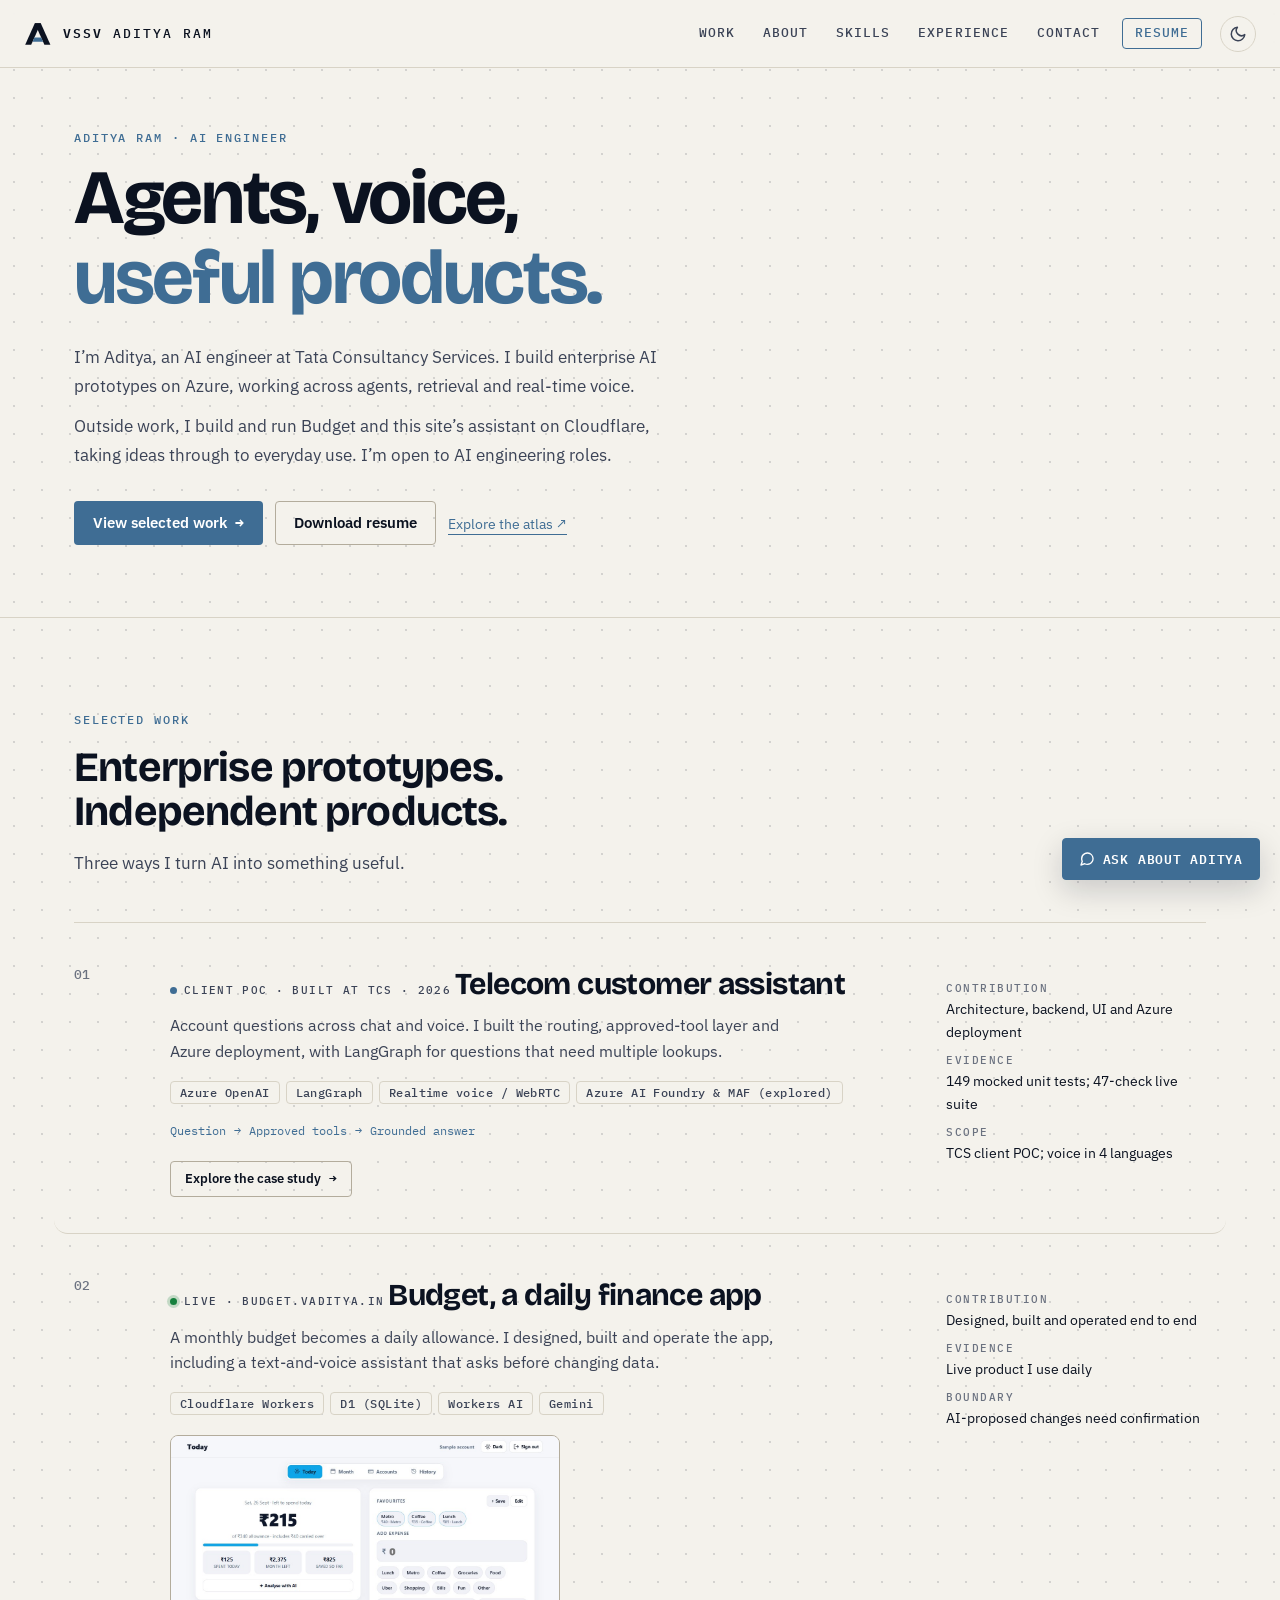
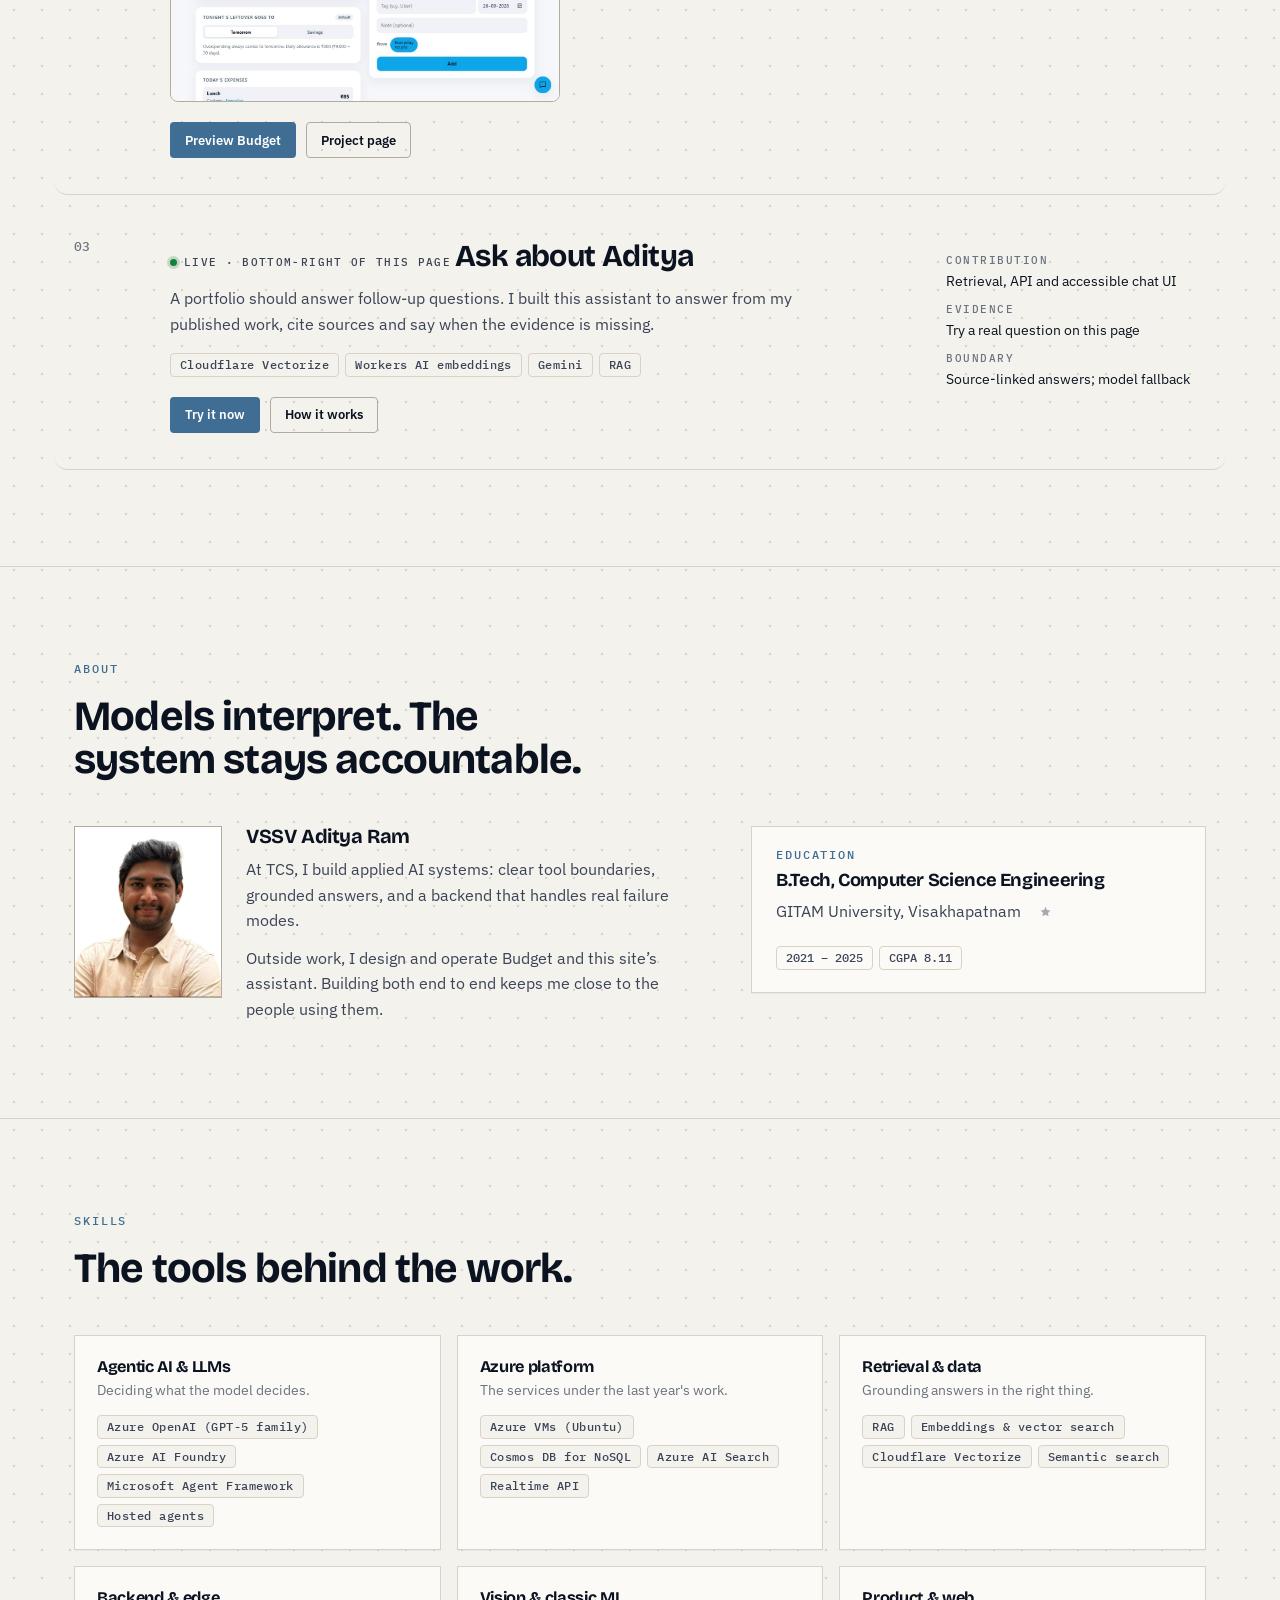
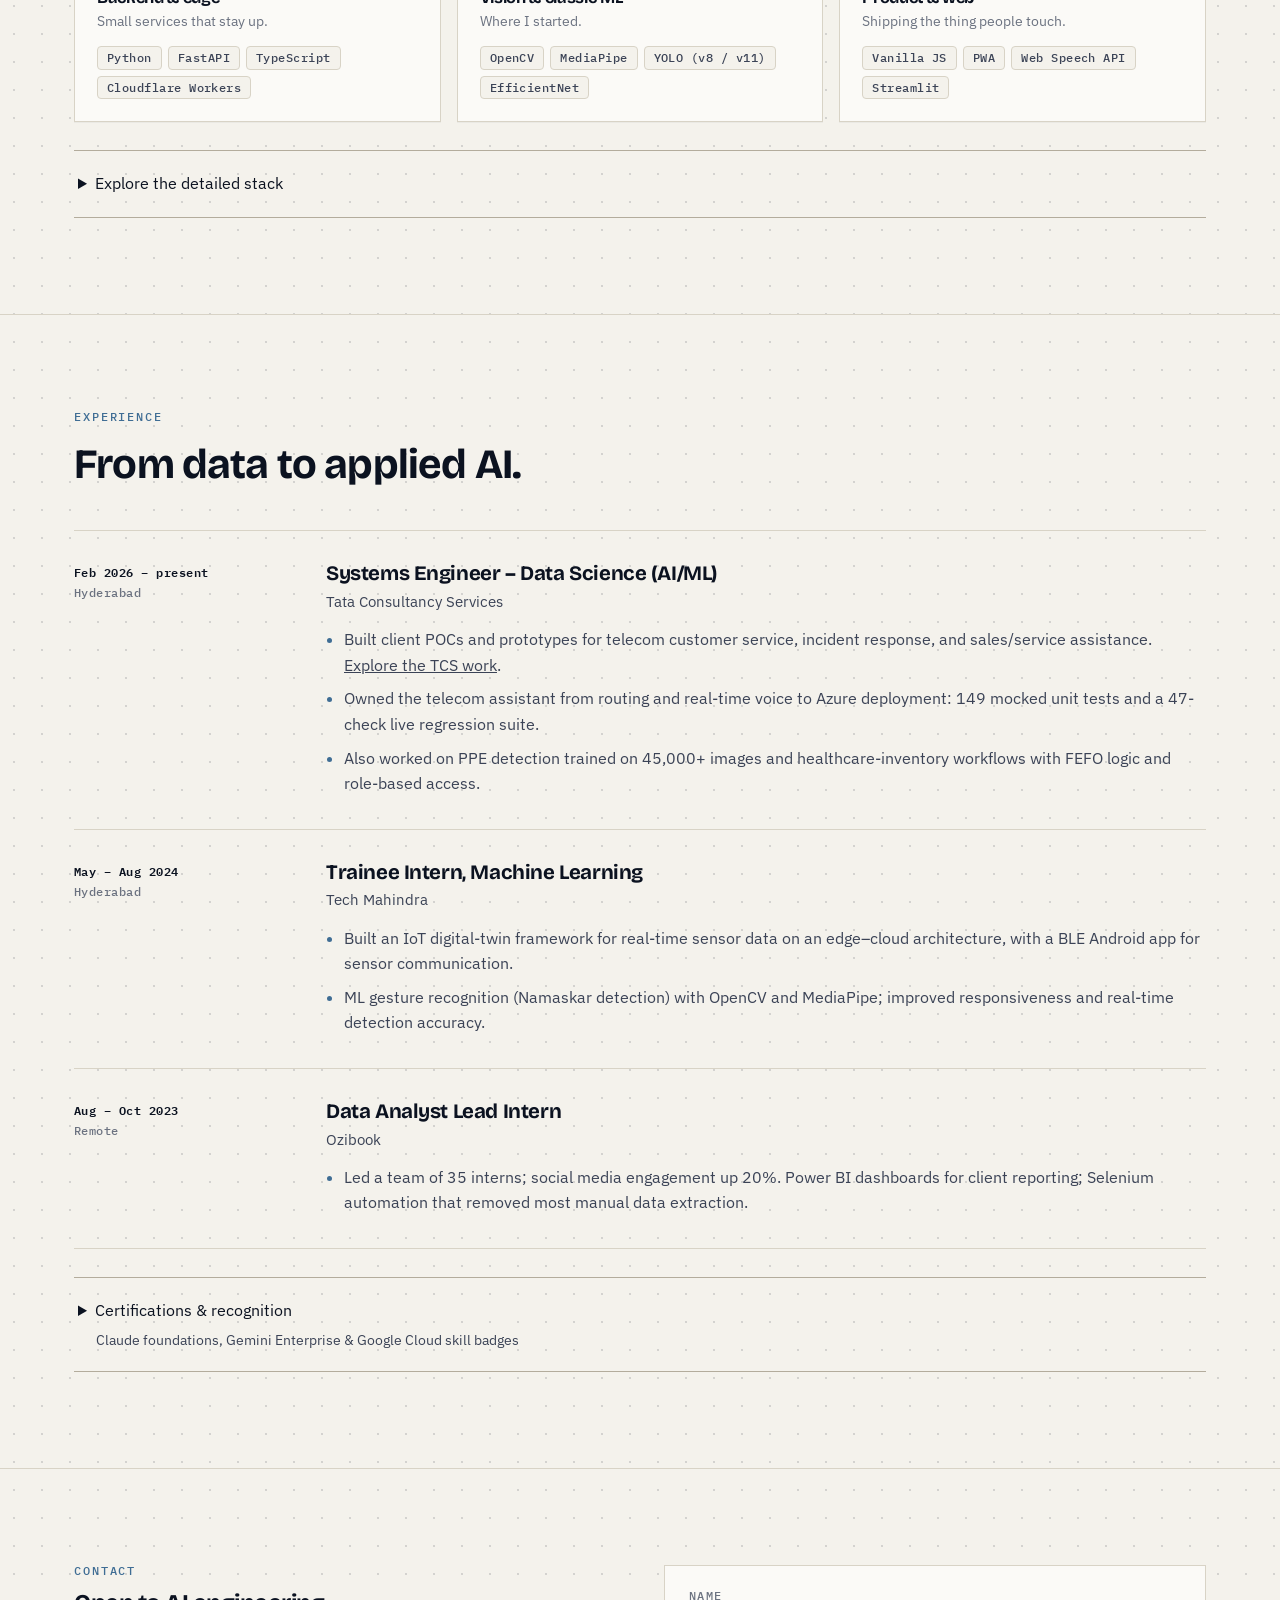
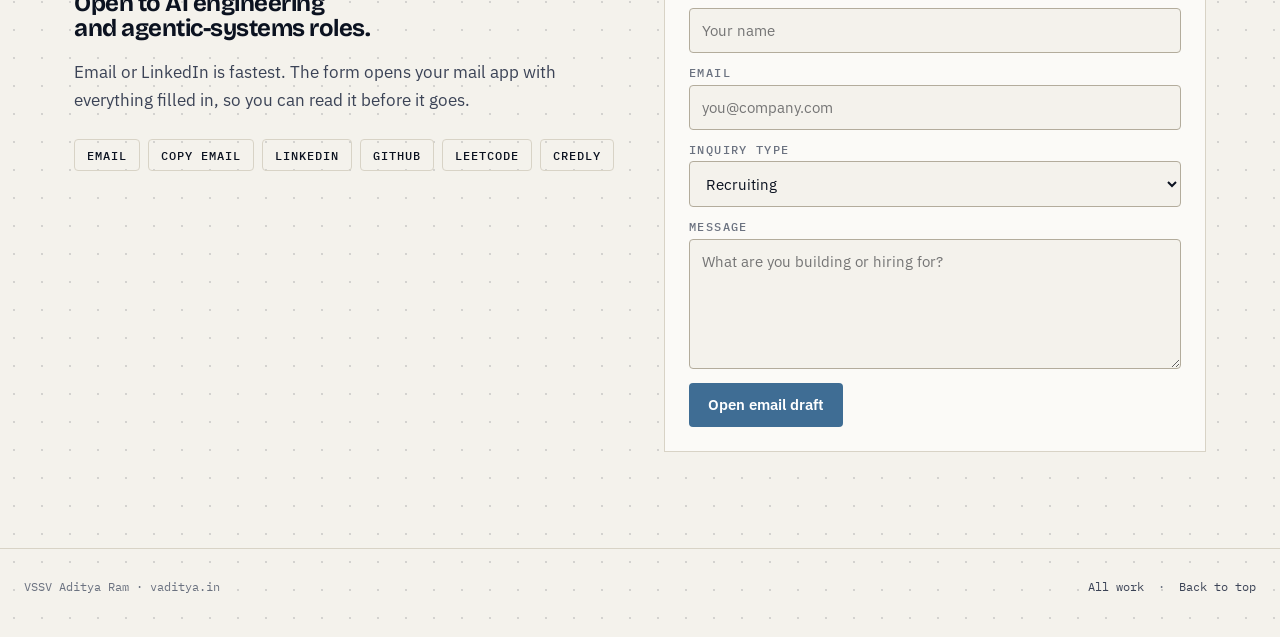
==== commit 3babf6b8: "Add a little more personal context to the homepage intro" ====
--- a/index.html
+++ b/index.html
@@ -71,7 +71,8 @@
         <div class="hero-copy reveal">
           <p class="eyebrow">Aditya Ram &middot; AI engineer</p>
           <h1>Agents, voice,<br><em>useful products.</em></h1>
-          <p class="lede">I build enterprise AI prototypes at TCS and independent live products with Azure and Cloudflare.</p>
+          <p class="lede">I’m Aditya, an AI engineer at Tata Consultancy Services. I build enterprise AI prototypes on Azure, working across agents, retrieval and real-time voice.</p>
+          <p class="lede">Outside work, I build and run Budget and this site’s assistant on Cloudflare, taking ideas through to everyday use. I’m open to AI engineering roles.</p>
           <div class="hero-actions">
             <a class="btn btn-primary" href="#work">View selected work <span class="arrow" aria-hidden="true">&rarr;</span></a>
             <a class="btn btn-secondary" href="assets/Resume.pdf" download>Download resume</a>
--- a/style.css
+++ b/style.css
@@ -247,6 +247,7 @@
 .hero-copy { max-width: 880px; }
 .hero h1 em { font-style: normal; color: var(--signal); }
 .hero .lede { margin-top: 24px; }
+.hero .lede + .lede { margin-top: 12px; }
 .hero-actions { display: flex; flex-wrap: wrap; gap: 12px; margin-top: 32px; }
 .hero-now {
   display: flex; flex-wrap: wrap; gap: 8px 22px; margin-top: 30px;
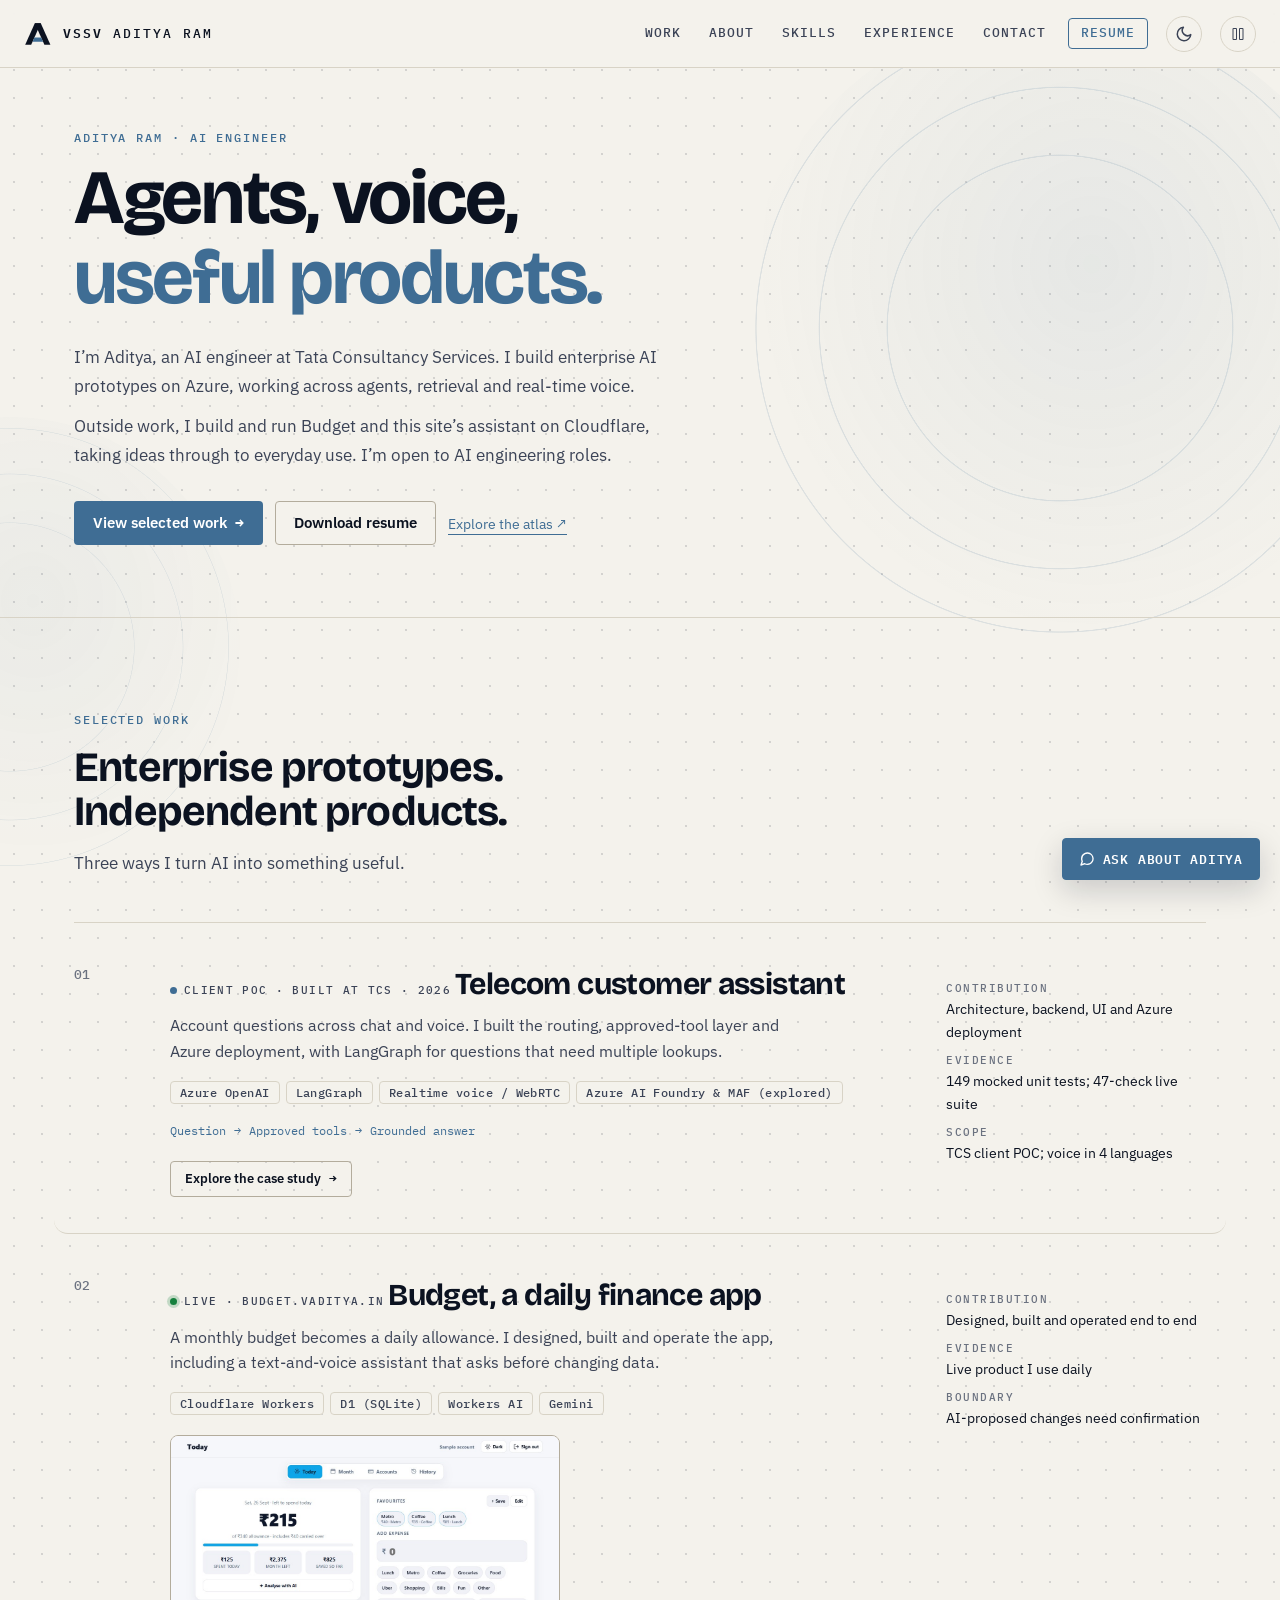
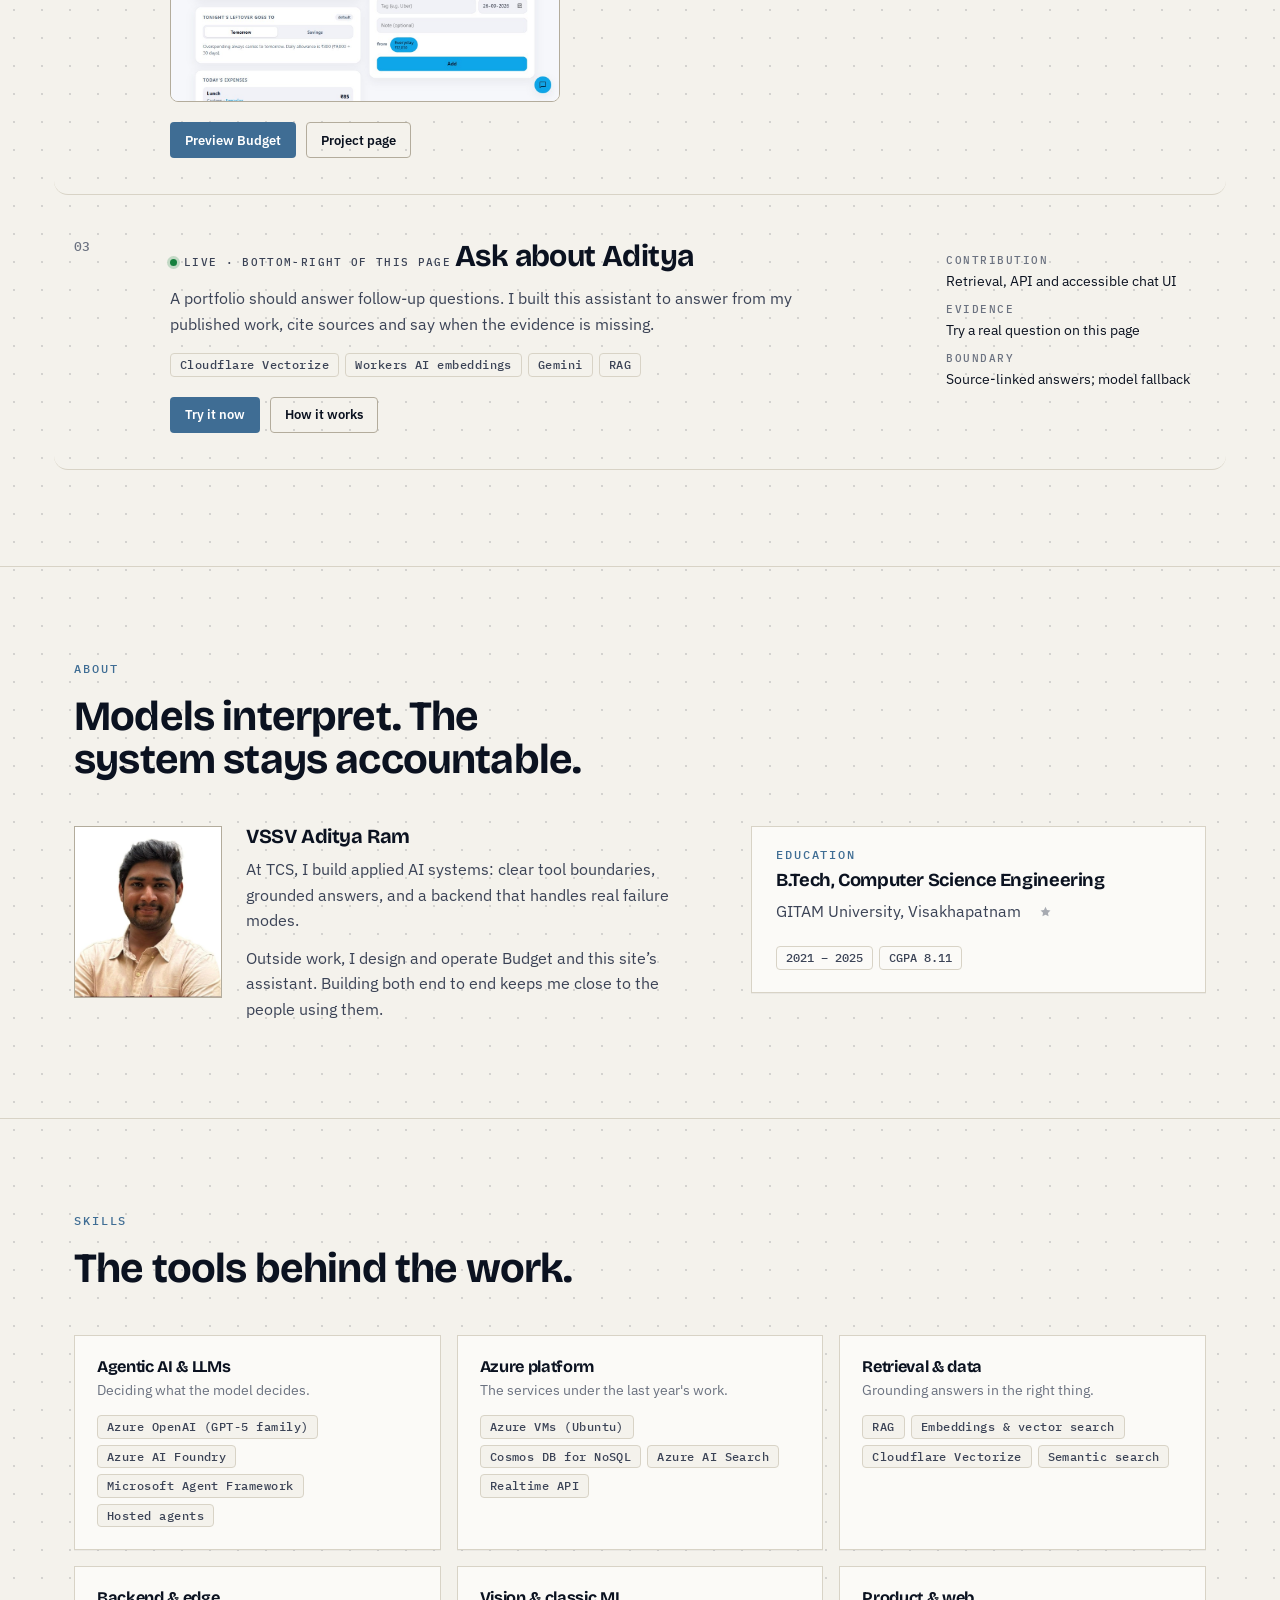
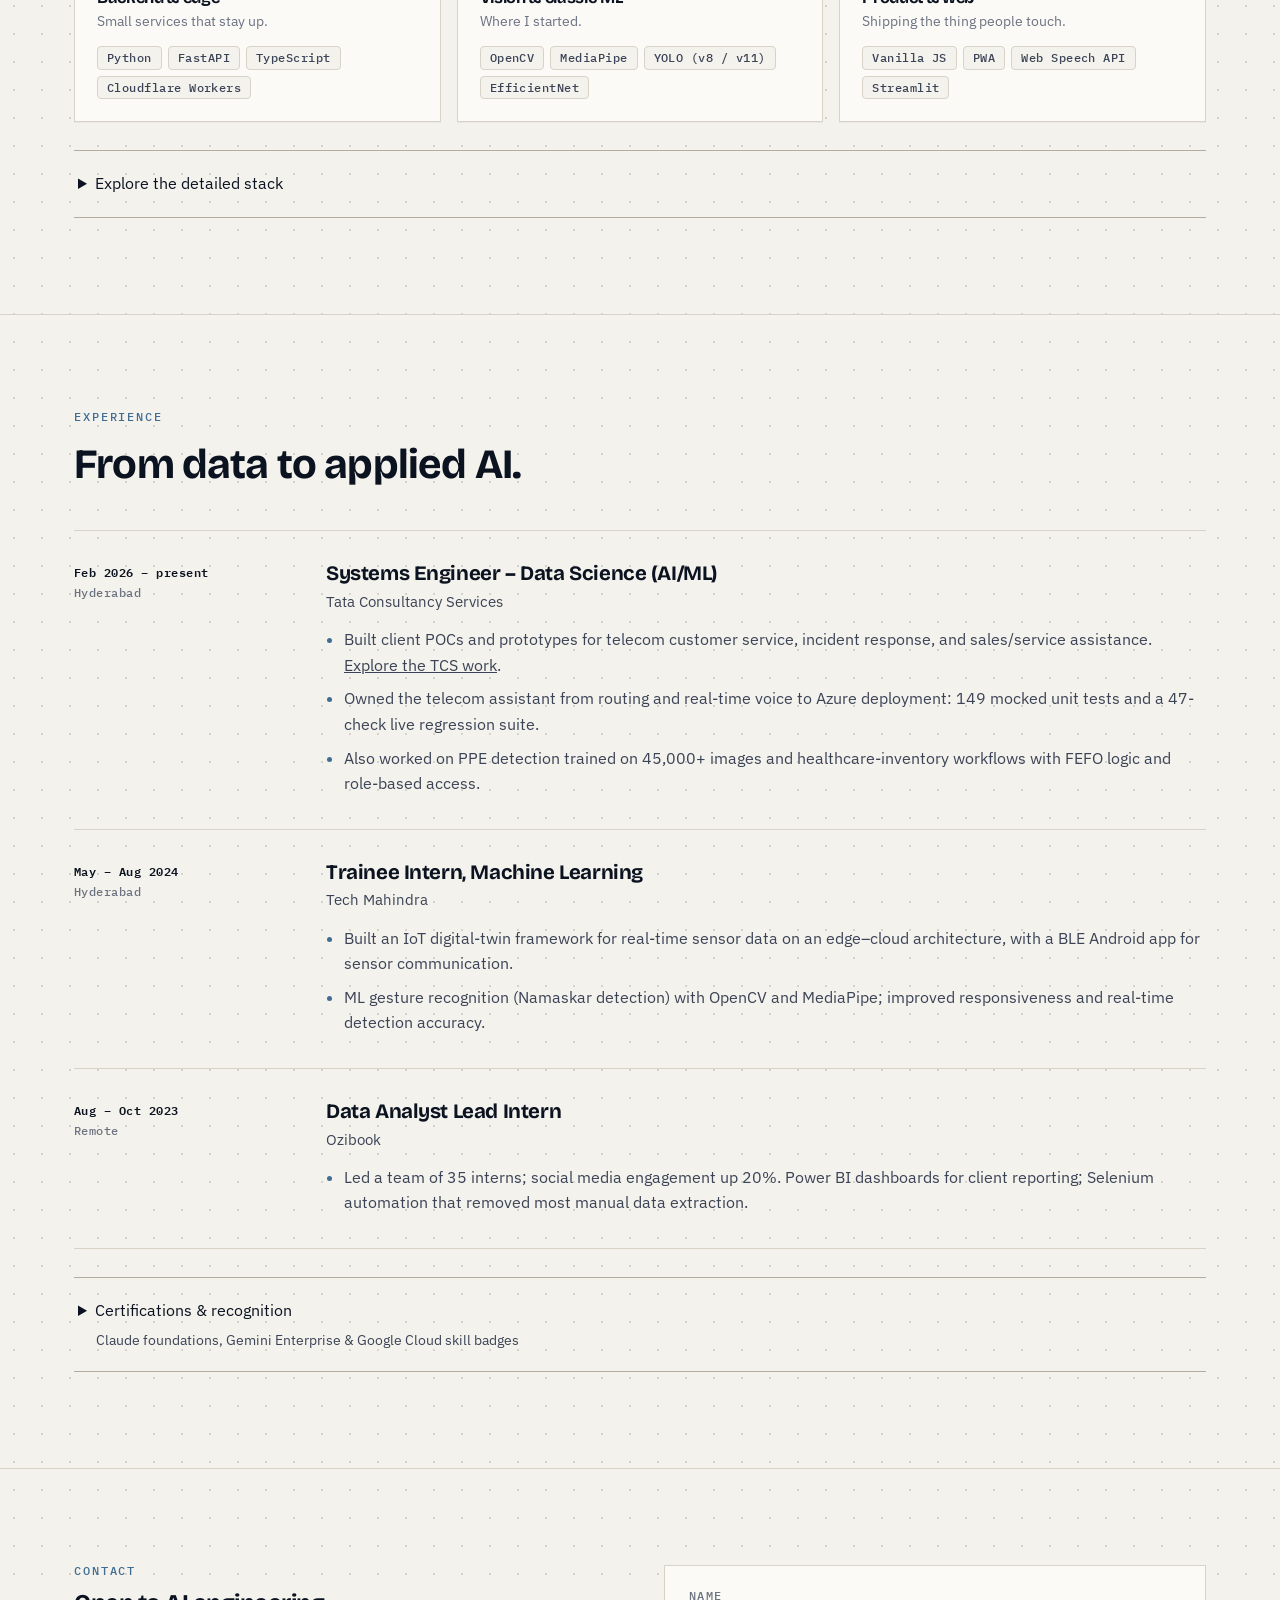
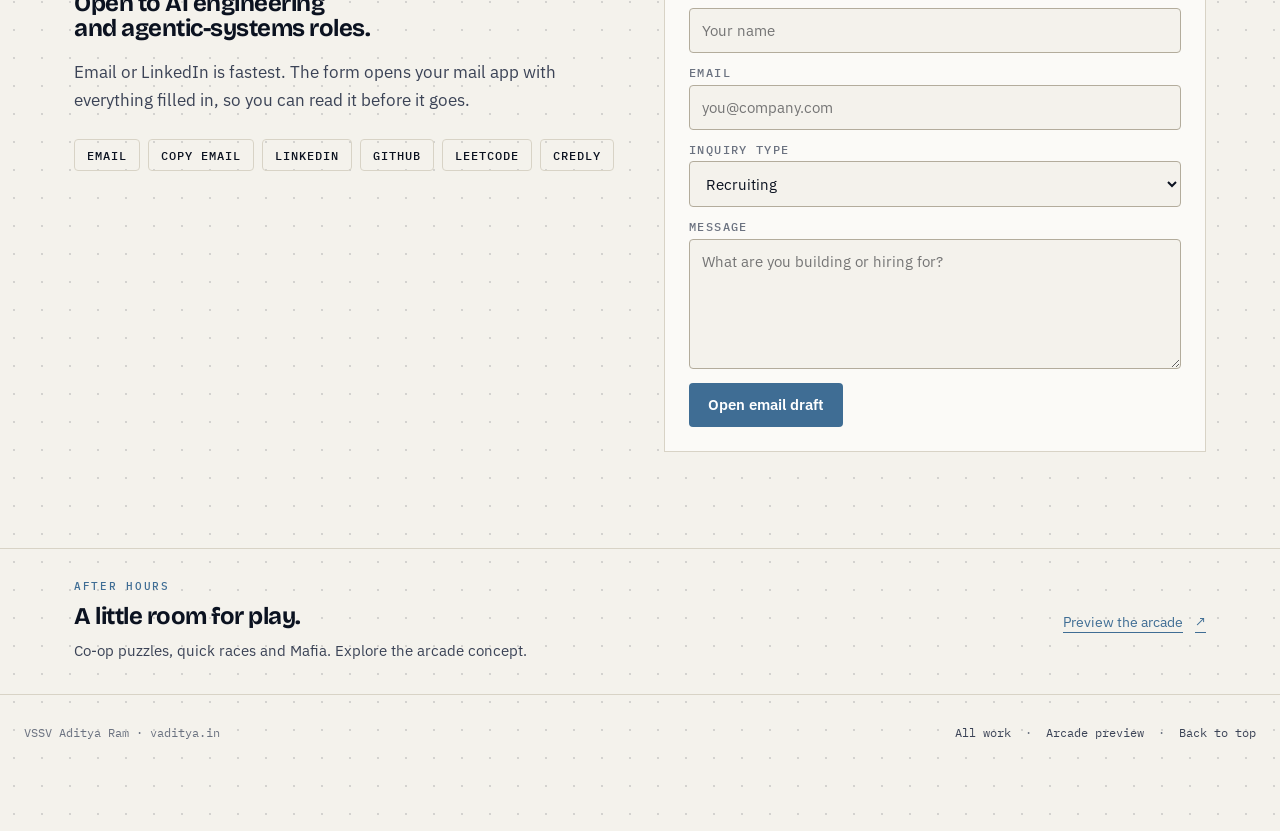
==== commit 553aa829: "Add a discreet After hours section and arcade concept preview" ====
--- a/index.html
+++ b/index.html
@@ -444,11 +444,21 @@
         </form>
       </div>
     </section>
+    <section class="after-hours" id="after-hours" aria-labelledby="after-hours-title">
+      <div class="wrap after-hours-inner">
+        <div>
+          <p class="eyebrow">After hours</p>
+          <h2 id="after-hours-title">A little room for play.</h2>
+          <p>Co-op puzzles, quick races and Mafia. Explore the arcade concept.</p>
+        </div>
+        <a class="after-hours-link" href="arcade-preview.html">Preview the arcade <span aria-hidden="true">&nearr;</span></a>
+      </div>
+    </section>
   </main>
 
   <footer class="site-footer">
     <span>VSSV Aditya Ram &middot; vaditya.in</span>
-    <span><a href="projects.html">All work</a> &nbsp;&middot;&nbsp; <a href="#home">Back to top</a></span>
+    <span><a href="projects.html">All work</a> &nbsp;&middot;&nbsp; <a href="arcade-preview.html">Arcade preview</a> &nbsp;&middot;&nbsp; <a href="#home">Back to top</a></span>
   </footer>
 
   <dialog
--- a/style.css
+++ b/style.css
@@ -22,6 +22,8 @@
   --signal-soft: rgba(63, 109, 148, 0.1);
   --good: #15803d;
   --grid: rgba(11, 18, 32, 0.14);
+  --ambient-line: rgba(63, 109, 148, 0.13);
+  --ambient-wash: rgba(63, 109, 148, 0.075);
   --shadow: 0 1px 0 rgba(11, 18, 32, 0.04);
   --radius: 4px;
   --max: 1180px;
@@ -56,6 +58,8 @@
   --signal-soft: rgba(240, 207, 148, 0.12);
   --good: #4ade80;
   --grid: rgba(236, 233, 225, 0.1);
+  --ambient-line: rgba(240, 207, 148, 0.11);
+  --ambient-wash: rgba(240, 207, 148, 0.035);
   --shadow: 0 1px 0 rgba(0, 0, 0, 0.3);
   --violet: #a78bfa;
 }
@@ -69,6 +73,7 @@
 html { scroll-behavior: smooth; }
 
 body {
+  isolation: isolate;
   margin: 0;
   font: 400 16px/1.6 var(--font-body);
   color: var(--ink);
@@ -76,6 +81,48 @@
   background-image: radial-gradient(var(--grid) 1px, transparent 1.5px);
   background-size: 28px 28px;
   -webkit-font-smoothing: antialiased;
+}
+
+/* Decorative depth: two bounded surfaces, below content and clear of the header.
+   Only their transforms move; the dotted paper and gradient pixels stay still. */
+.ambient-background {
+  position: fixed;
+  inset: var(--header-h) 0 0;
+  z-index: -1;
+  overflow: hidden;
+  contain: strict;
+  pointer-events: none;
+}
+.ambient-background::before,
+.ambient-background::after {
+  content: "";
+  position: absolute;
+  width: 640px;
+  height: 640px;
+  border-radius: 50%;
+  background:
+    radial-gradient(circle, transparent 0 38%, var(--ambient-line) 38.1% 38.25%, transparent 38.4% 53%, var(--ambient-line) 53.1% 53.25%, transparent 53.4% 67%, var(--ambient-line) 67.1% 67.25%, transparent 67.4%),
+    radial-gradient(ellipse at 55% 40%, var(--ambient-wash), transparent 68%);
+}
+.ambient-background::before { top: -60px; right: -100px; }
+.ambient-background::after { top: 42%; left: -220px; width: 460px; height: 460px; opacity: 0.65; }
+@keyframes ambient-drift {
+  from { transform: translate3d(-22px, 16px, 0); }
+  to { transform: translate3d(18px, -20px, 0); }
+}
+@media (prefers-reduced-motion: no-preference) {
+  .ambient-background::before,
+  .ambient-background::after { animation: ambient-drift 28s ease-in-out -7s infinite alternate paused; }
+  .ambient-background::after { animation-duration: 36s; animation-delay: -18s; animation-direction: alternate-reverse; }
+  [data-ambient-motion="running"] .ambient-background::before,
+  [data-ambient-motion="running"] .ambient-background::after { animation-play-state: running; }
+}
+@media (max-width: 640px) {
+  .ambient-background::before { width: 360px; height: 360px; top: 20px; right: -180px; }
+  .ambient-background::after { display: none; }
+}
+@media print, (forced-colors: active) {
+  .ambient-background, .motion-toggle { display: none !important; }
 }
 
 h1, h2, h3, h4 {
@@ -185,8 +232,26 @@
 [data-theme="dark"] .theme-icon-sun { display: block; }
 [data-theme="dark"] .theme-icon-moon { display: none; }
 
+.motion-toggle {
+  display: inline-flex;
+  align-items: center;
+  justify-content: center;
+  flex-shrink: 0;
+  width: 36px;
+  height: 36px;
+  border: 1px solid var(--rule);
+  border-radius: 50%;
+  background: transparent;
+  color: var(--ink-2);
+  cursor: pointer;
+}
+.motion-toggle:hover { background: var(--panel); border-color: var(--rule-strong); }
+.motion-toggle:disabled { color: var(--ink-3); cursor: default; }
+.motion-toggle svg { width: 16px; height: 16px; fill: currentColor; }
+
 .nav-toggle {
   display: none;
+  flex-shrink: 0;
   width: 40px; height: 40px;
   padding: 0;
   border: 1px solid var(--rule);
@@ -453,9 +518,25 @@
 
 /* ---------- footer ---------- */
 
+.after-hours { border-top: 1px solid var(--rule); padding: 32px 0; }
+.after-hours-inner { display: flex; align-items: center; justify-content: space-between; gap: 24px; }
+.after-hours .eyebrow { margin-bottom: 10px; font-size: 0.66rem; }
+.after-hours h2 { font-size: clamp(1.2rem, 2.4vw, 1.5rem); line-height: 1.2; }
+.after-hours p:not(.eyebrow) { margin-top: 8px; font-size: 0.92rem; color: var(--ink-2); }
+.after-hours-link {
+  display: inline-flex; align-items: center; gap: 12px; flex-shrink: 0;
+  min-height: 44px; color: var(--signal); font-size: 0.9rem;
+  text-decoration-thickness: 1px; text-underline-offset: 5px;
+}
+.after-hours-link:hover { color: var(--ink); }
+@media (max-width: 640px) {
+  .after-hours { padding: 28px 0; }
+  .after-hours-inner { flex-direction: column; align-items: flex-start; gap: 12px; }
+}
+
 .site-footer {
   border-top: 1px solid var(--rule);
-  padding: 28px 24px 40px;
+  padding: 28px 24px 88px;
   display: flex; flex-wrap: wrap; justify-content: space-between; gap: 12px;
   font: 400 0.76rem/1.6 var(--font-mono); color: var(--ink-3);
 }
@@ -623,6 +704,7 @@
 }
 
 @media (max-width: 640px) {
+  .site-header { padding-inline: 16px; gap: 10px; }
   .sec { padding: 64px 0; }
   .hero { padding: 48px 0 64px; }
   .board-body { grid-template-columns: 1fr; }
@@ -715,6 +797,10 @@
   .ask-form input { font-size: 1rem; }
 }
 
+@media (max-width: 360px) {
+  .site-header { padding-inline: 12px; gap: 6px; }
+}
+
 @media (prefers-reduced-motion: reduce) {
   html { scroll-behavior: auto; }
   .reveal { opacity: 1; transform: none; transition: none; }
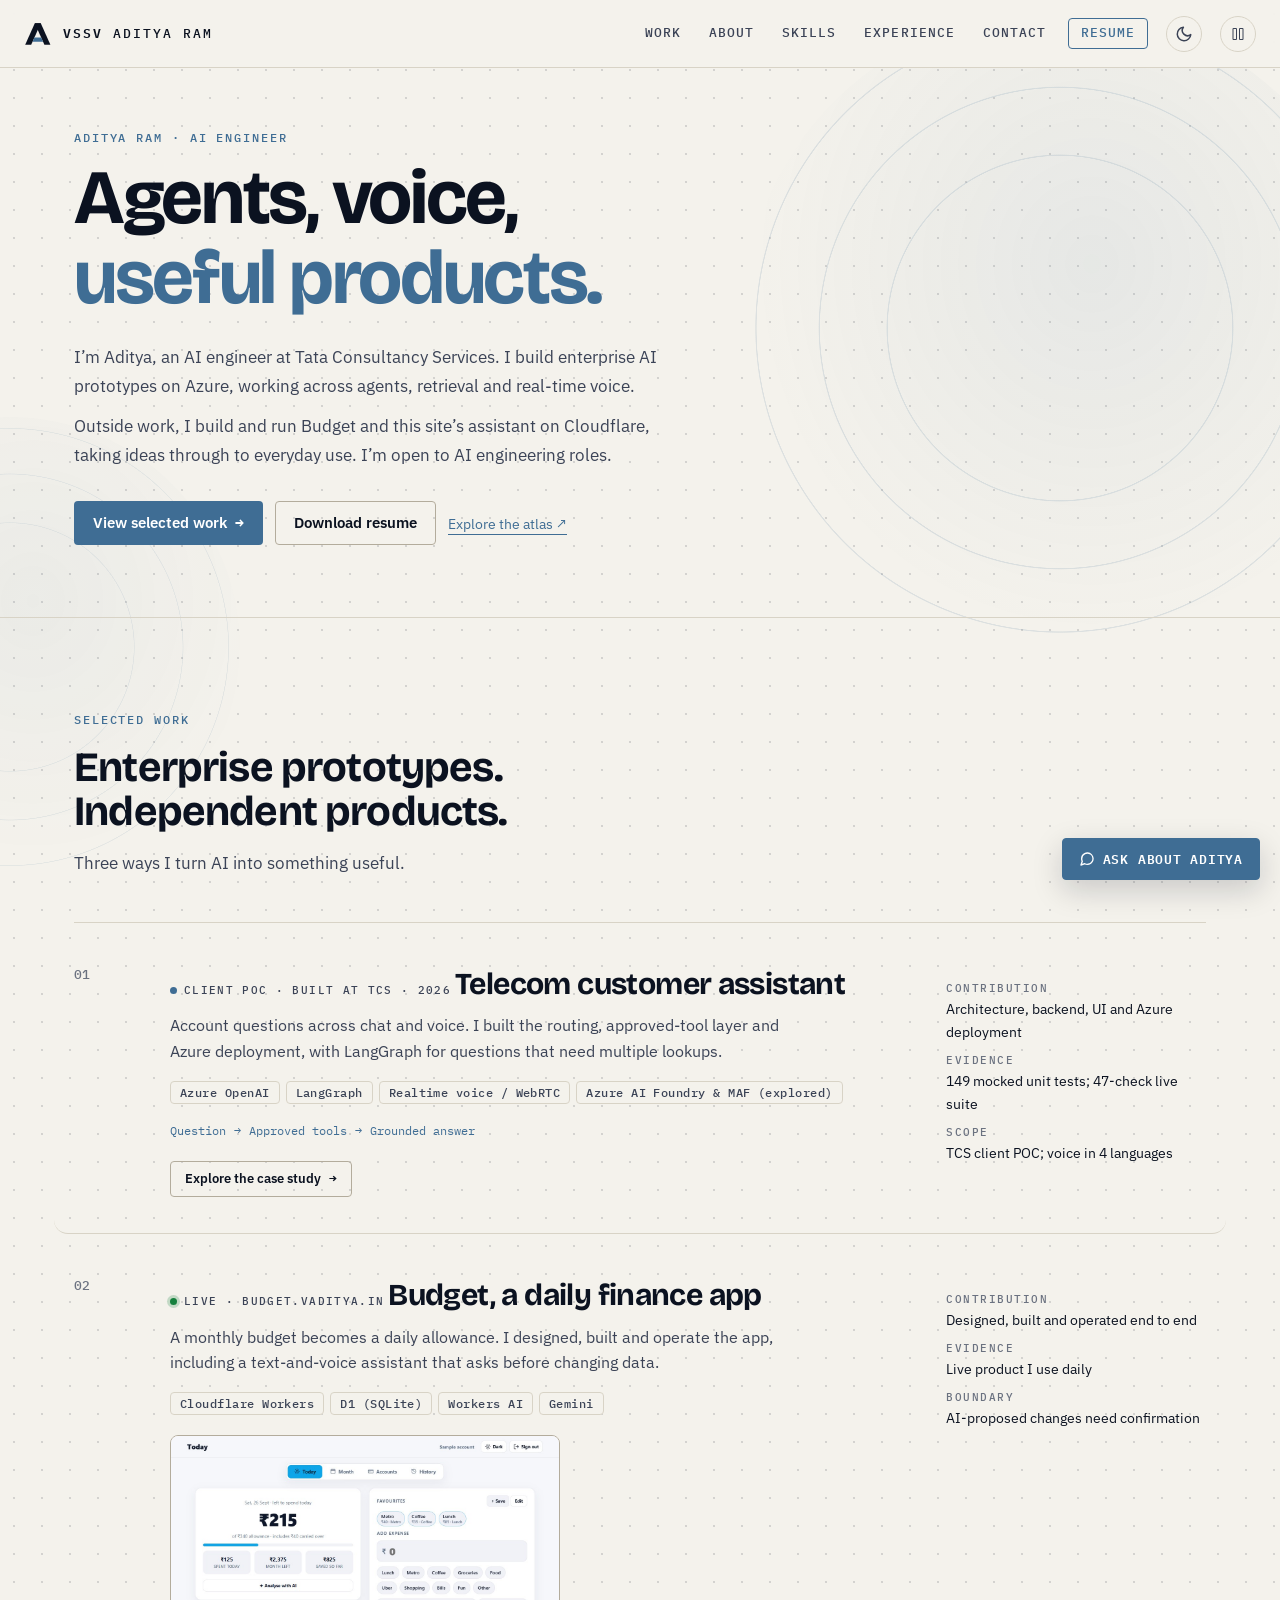
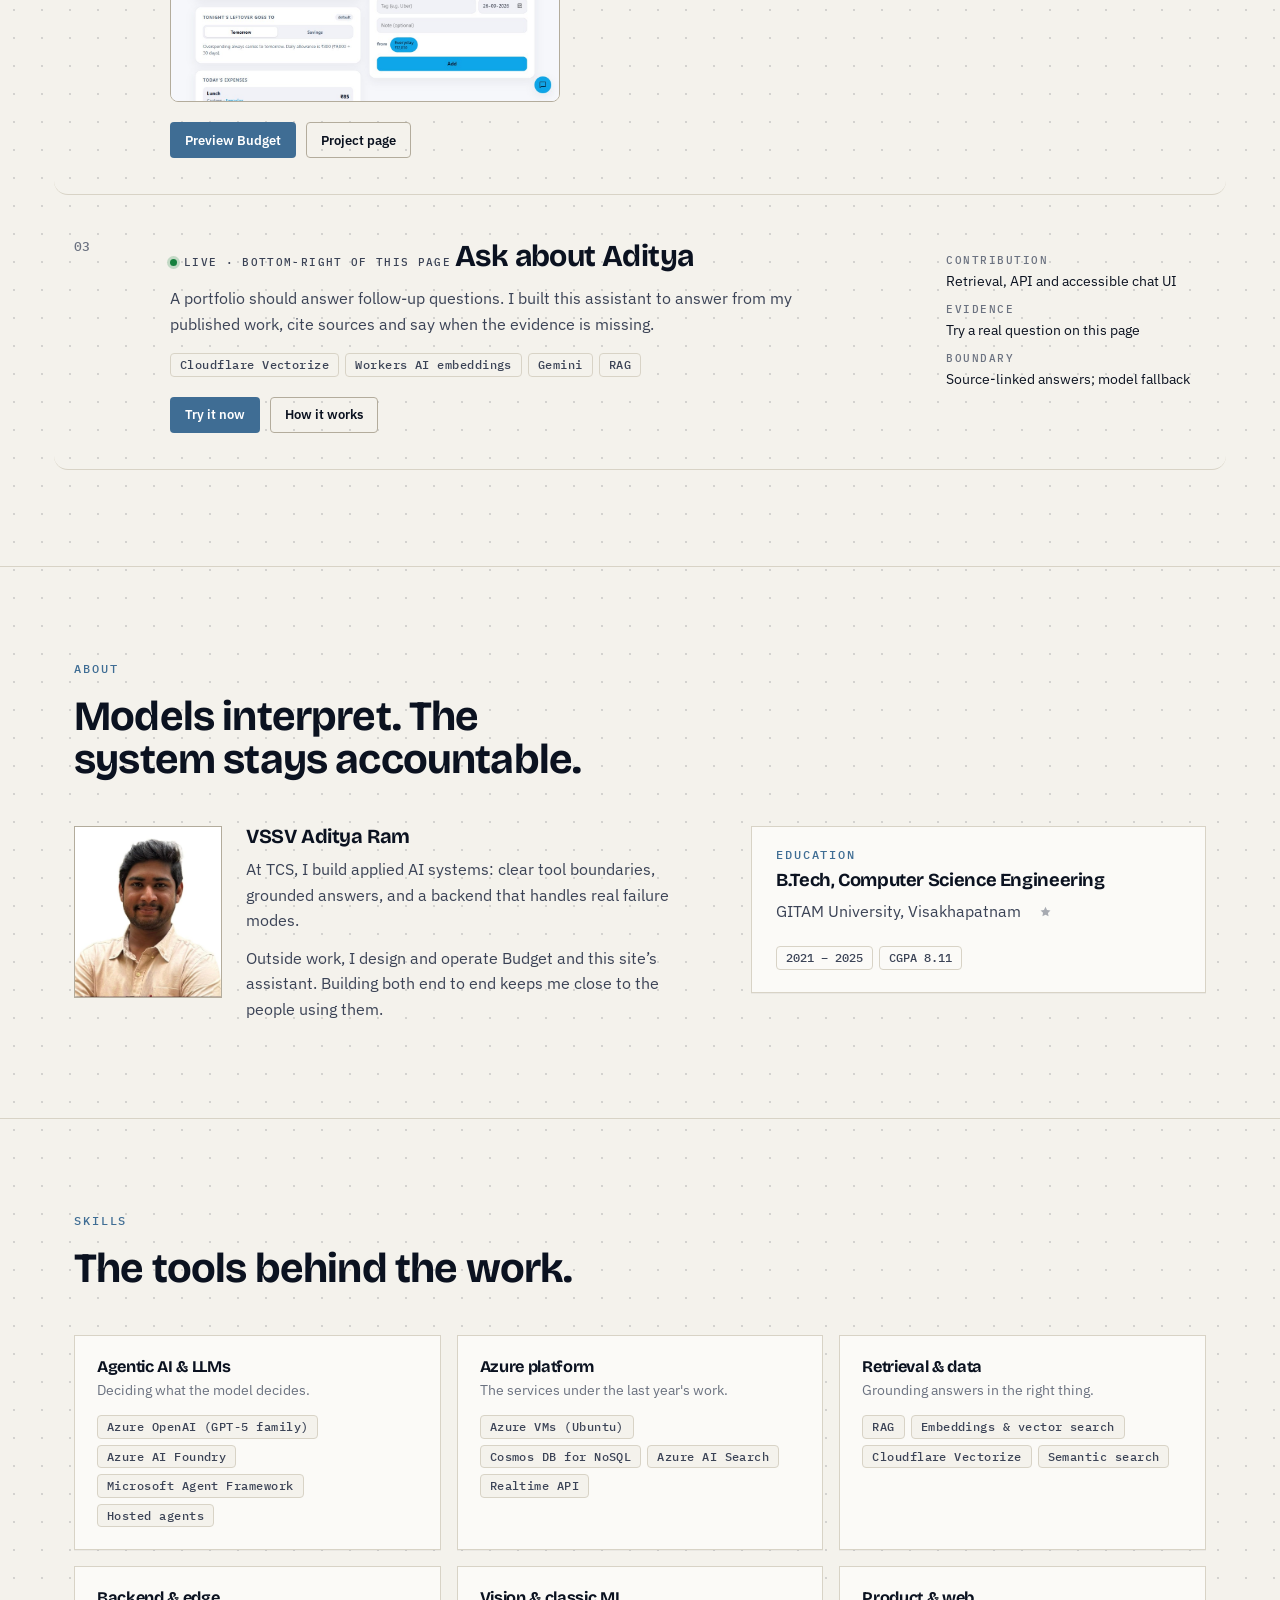
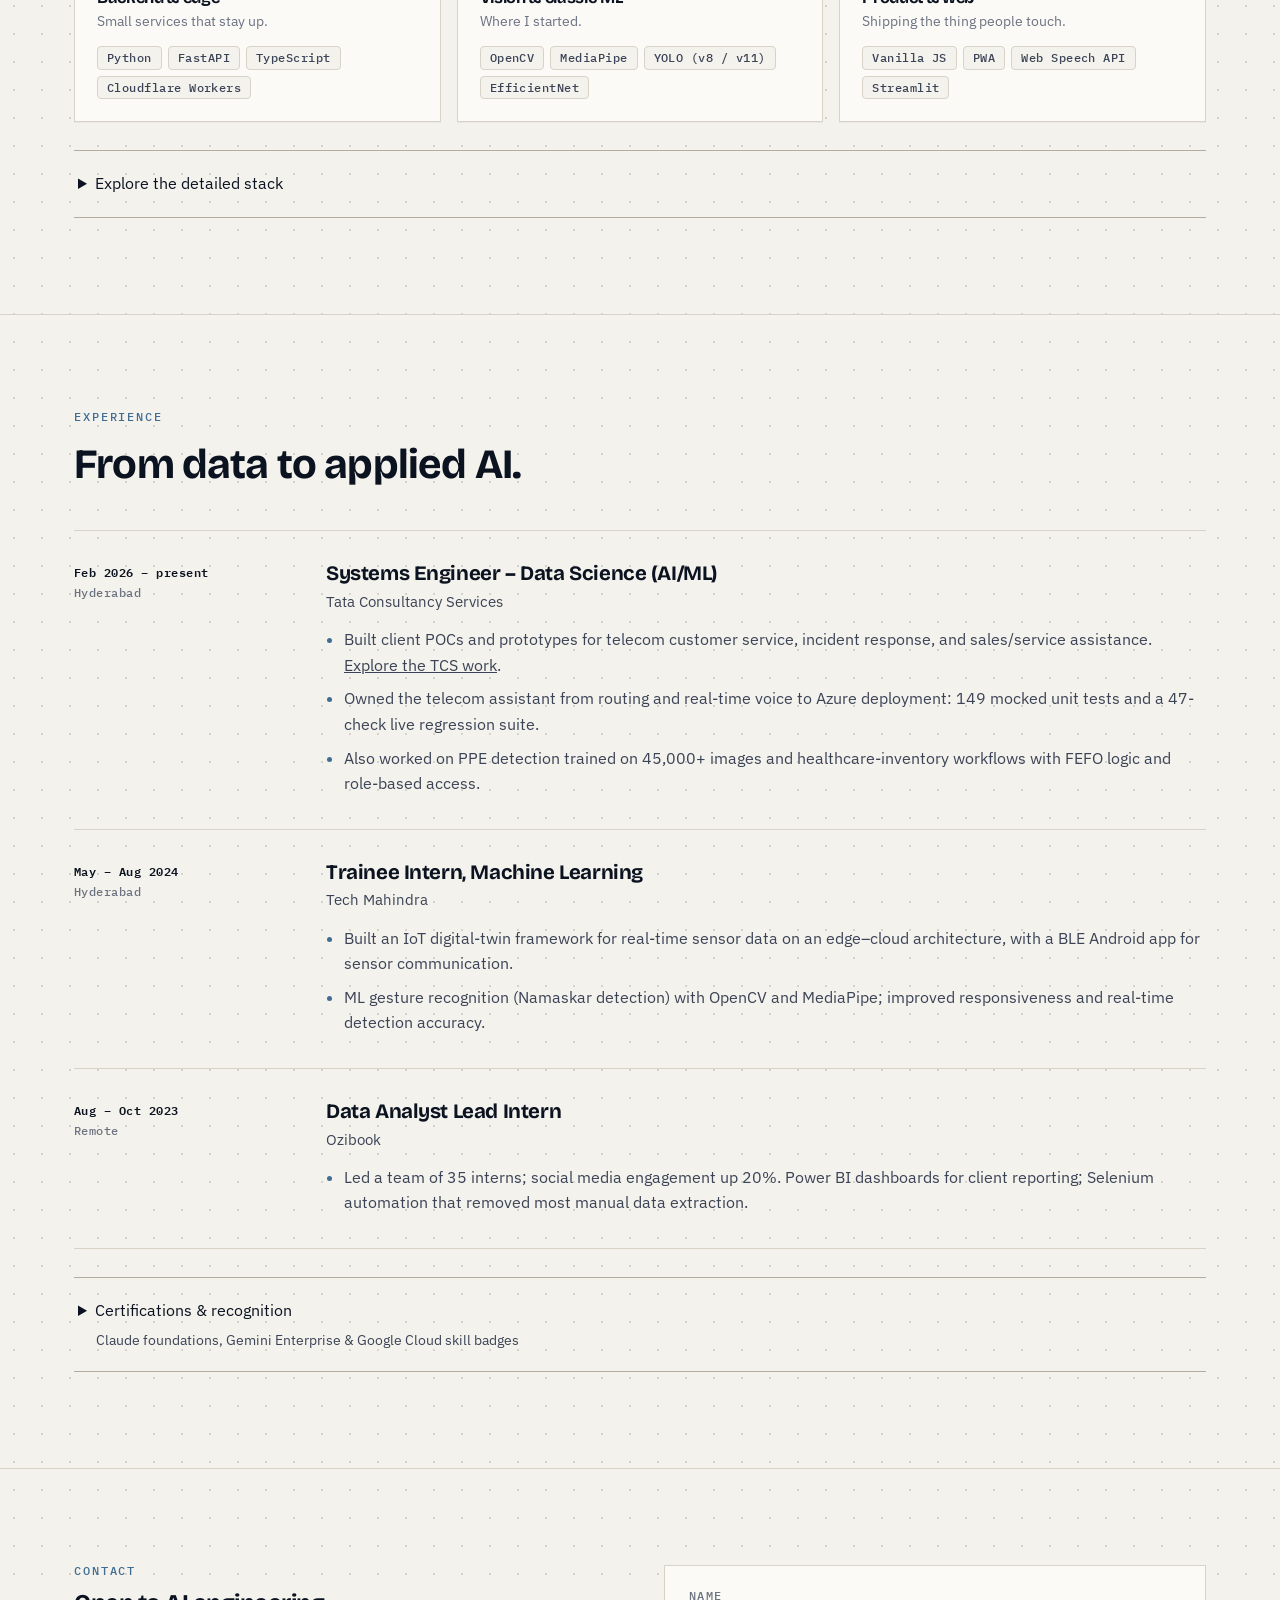
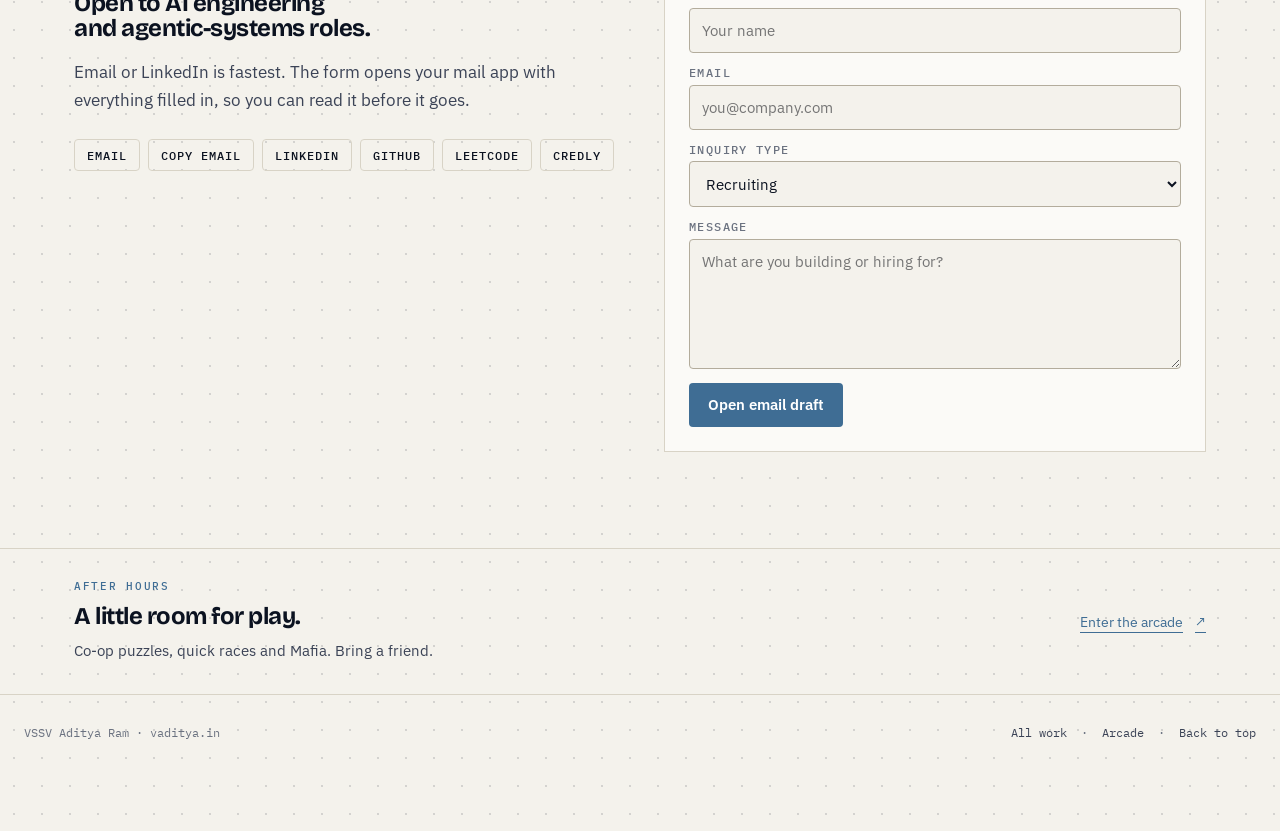
==== commit b29eaed4: "Link portfolio to the live multiplayer arcade" ====
--- a/index.html
+++ b/index.html
@@ -449,16 +449,16 @@
         <div>
           <p class="eyebrow">After hours</p>
           <h2 id="after-hours-title">A little room for play.</h2>
-          <p>Co-op puzzles, quick races and Mafia. Explore the arcade concept.</p>
-        </div>
-        <a class="after-hours-link" href="arcade-preview.html">Preview the arcade <span aria-hidden="true">&nearr;</span></a>
+          <p>Co-op puzzles, quick races and Mafia. Bring a friend.</p>
+        </div>
+        <a class="after-hours-link" href="https://games.vaditya.in">Enter the arcade <span aria-hidden="true">&nearr;</span></a>
       </div>
     </section>
   </main>
 
   <footer class="site-footer">
     <span>VSSV Aditya Ram &middot; vaditya.in</span>
-    <span><a href="projects.html">All work</a> &nbsp;&middot;&nbsp; <a href="arcade-preview.html">Arcade preview</a> &nbsp;&middot;&nbsp; <a href="#home">Back to top</a></span>
+    <span><a href="projects.html">All work</a> &nbsp;&middot;&nbsp; <a href="https://games.vaditya.in">Arcade</a> &nbsp;&middot;&nbsp; <a href="#home">Back to top</a></span>
   </footer>
 
   <dialog
